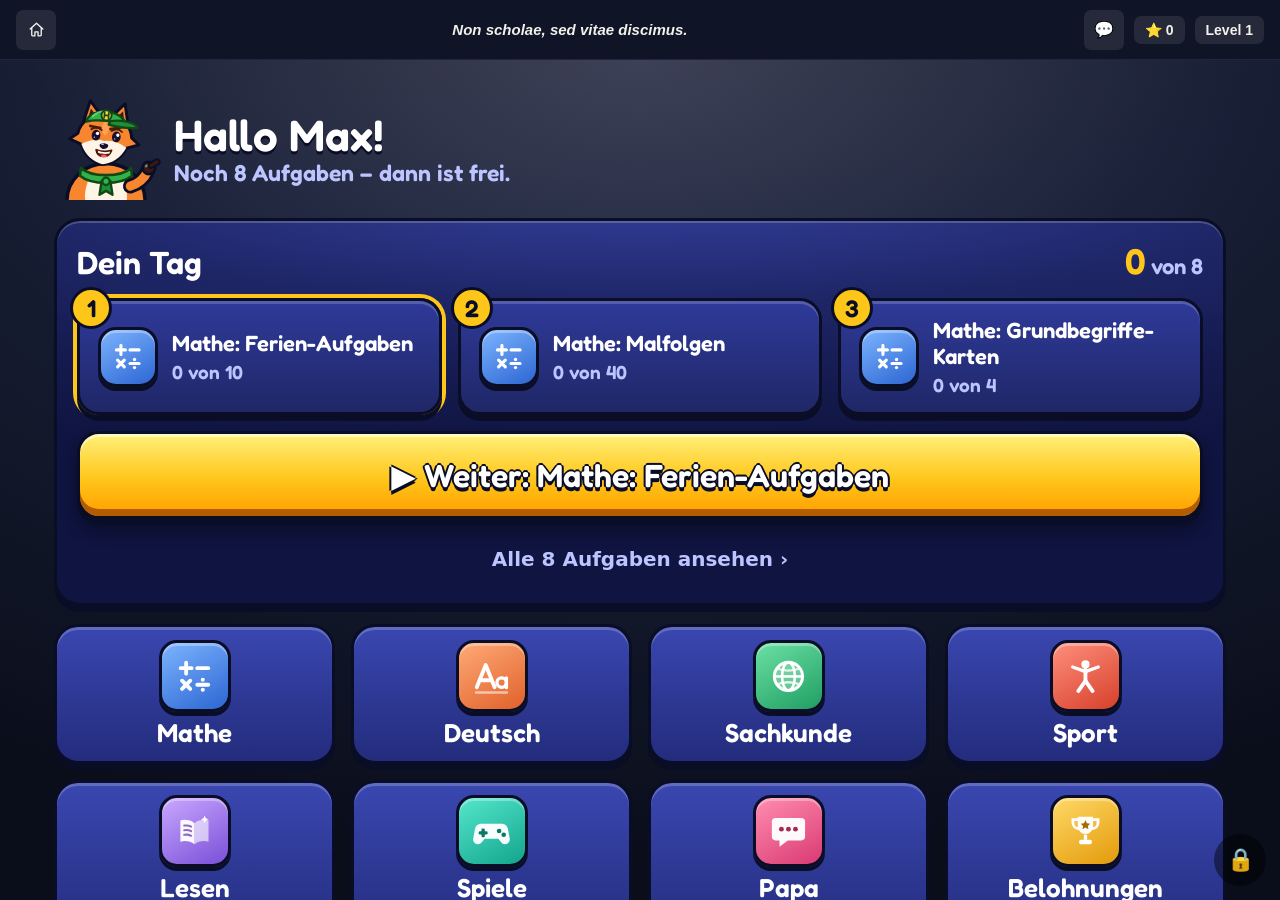
==== index.html @ 1046924f "Content-Update 2026-10-28 12:19" ====
<!DOCTYPE html>
<html lang="de">
<head>
<meta charset="UTF-8">
<meta name="viewport" content="width=device-width, initial-scale=1.0, maximum-scale=1.0, user-scalable=no">
<title>Non scholae, sed vitae discimus.</title>
<link rel="stylesheet" href="css/style.css">
<link rel="stylesheet" href="css/spiele.css">
<link rel="stylesheet" href="css/quartett.css">
<link rel="stylesheet" href="css/dunkel.css">
<link rel="stylesheet" href="css/start.css">
<link rel="stylesheet" href="css/aufgabe.css">
</head>
<body class="spielbuehne">

<div id="topbar">
  <div id="topbar-home" class="topbar-btn" onclick="App.gotoHome()"></div>
  <div id="topbar-title">Non scholae, sed vitae discimus.</div>
  <div id="topbar-chat" class="topbar-btn" onclick="Hinweise.chatOeffnen()" title="Chat mit Papa" style="position:relative;margin-right:10px;">💬<span id="topbar-chat-dot" style="display:none;position:absolute;top:3px;right:3px;width:11px;height:11px;border-radius:50%;background:#e03;border:2px solid #fff;"></span></div>
  <div id="topbar-stats">
    <span id="stat-akku" style="display:none;">--%</span>
    <span id="stat-sterne">⭐ 0</span>
    <span id="stat-level">Level 1</span>
  </div>
</div>

<!-- Reines HTML, kein JS noetig: erscheint sofort beim allerersten Parsen der
     Seite, WEIT bevor die vielen <script>-Tags unten (Kiosk-Geraet ist alt/
     langsam) fertig geladen+ausgefuehrt sind und App.init() ueberhaupt laufen
     kann. App.render()/gotoHome() ueberschreibt #app-root beim ersten echten
     Render automatisch - kein eigener JS-Ausblend-Code noetig (Uli-Wunsch
     22.08.2026: "lieber ein Intro" statt des bisherigen langen Weiss-Screens). -->
<div id="app-root">
  <div class="intro-screen">
    <div class="intro-fuchs">🦊</div>
    <div class="intro-titel">Lernfuchs</div>
    <div class="intro-lade-punkte"><span></span><span></span><span></span></div>
  </div>
</div>

<script src="js/icons.js"></script>
<script src="js/fritz.js"></script>
<script src="js/figuren.js"></script>
<script src="js/storage.js"></script>
<script src="js/fernsync.js"></script>
<script src="js/app.js"></script>
<script src="js/belohnungen.js"></script>
<script src="js/ferientraining.js"></script>
<script src="js/schreiben.js"></script>
<script src="js/mathe.js"></script>
<script src="js/deutsch.js"></script>
<script src="js/lesemodus.js"></script>
<script src="js/geschichten.js"></script>
<script src="js/heimatkunde.js"></script>
<script src="js/grundbegriffe.js"></script>
<script src="js/schach-engine.js"></script>
<script src="js/schach.js"></script>
<script src="js/schach-lehre.js"></script>
<script src="js/schach-eroeffnung.js"></script>
<script src="js/schach-weg.js"></script>
<script src="js/fuchs.js"></script>
<script src="js/schach-online.js"></script>
<script src="js/chat.js"></script>
<script src="js/hinweise.js"></script>
<script src="js/schach-lektionen.js"></script>
<script src="js/taktik-puzzles-data.js"></script>
<script src="js/schach-taktik.js"></script>
<script src="js/konzentration.js"></script>
<script src="js/strategie.js"></script>
<script src="js/schiffe-engine.js"></script>
<script src="js/soundfx.js"></script>
<script src="js/schiffeversenken.js"></script>
<script src="js/schiffeversenken-online.js"></script>
<script src="js/maumau-engine.js"></script>
<script src="js/maumau.js"></script>
<script src="js/maumau-online.js"></script>
<script src="js/quartett-engine.js"></script>
<script src="js/quartett-daten.js"></script>
<script src="js/quartett-ui.js"></script>
<script src="js/quartett.js"></script>
<script src="js/quartett-online.js"></script>
<script src="js/farm-daten.js"></script>  <!-- 52 KB Daten: farm-meldung.js braucht die Namen -->
<script src="js/farm-lader.js"></script>  <!-- Hof-Farm wird erst beim Oeffnen geladen (T4) -->
<script src="js/farm-meldung.js"></script>
<script>// Farm.konfig macht jetzt FarmLader beim ersten Oeffnen (js/farm-lader.js)
FarmMeldung.start('https://max-tablet-api.paceforge-pi.co.uk');</script>
<script>
  App.init();
</script>
</body>
</html>
---- css/style.css ----
/* Design-Tokens: neutrale shadcn/ui-artige Zinc-Basis (Flächen, Karten, Text)
   BLEIBT - das ist der "Notion/Linear"-Unterbau. Ergänzt um eine zweite
   Tokenschicht: ein gedecktes Farbpaar pro Fach, das AUSSCHLIESSLICH für
   Icon-Badges und kleine Akzente verwendet wird, nie für ganze Flächen -
   "Farbe sparsam auf dem Icon, nicht flächendeckend" (Duolingo/Headspace/
   BBC-Bitesize-Referenz, aber entsättigt statt grell). */
:root {
  --font: -apple-system, BlinkMacSystemFont, 'Segoe UI', Roboto, Helvetica, Arial, sans-serif;
  --bg: #F4F4F5;
  --card-bg: #FFFFFF;
  --ink: #09090B;
  --ink-soft: #71717A;
  --border: #E4E4E7;
  --muted: #F4F4F5;
  --radius: 10px;
  --radius-sm: 7px;
  --shadow-sm: 0 1px 2px rgba(0, 0, 0, 0.04);
  --shadow-md: 0 2px 10px rgba(0, 0, 0, 0.06);
  --accent: #2F6FE0;
  --accent-dark: #1D4ED8;
  --accent-soft: #EFF6FF;

  /* Spacing-Skala fuer neue Startbildschirm-Komponenten (Begruessung,
     Tagesplan, Kachelraster) - bestehende Fach-Screens bleiben bei ihren
     bisherigen Ad-hoc-Werten, kein rueckwirkendes Refactoring noetig. */
  --space-1: 4px; --space-2: 8px; --space-3: 12px; --space-4: 16px;
  --space-5: 24px; --space-6: 32px; --space-7: 48px;

  /* Fach-Farben: gedeckt (nicht grell), aber deutlich sichtbar - kraeftiger
     als ein Hauch von Pastell, damit die Farbcodierung auch tatsaechlich als
     Farbe wahrgenommen wird. Genutzt fuer Icon-Badges + duennen Akzentrand an
     Karten, nie als grossflaechiger Hintergrund. */
  --mathe: #2E5F99;        --mathe-soft: #D6E6F5;
  --deutsch: #A8562E;      --deutsch-soft: #F3DDCC;
  --geschichten: #6B4A92;  --geschichten-soft: #E4D8F0;
  --heimat: #47795A;       --heimat-soft: #D9EBDD;
  --sport: #B5472E;        --sport-soft: #F5DAD2;
  --schach: #363B4A;       --schach-soft: #DCDEE4;
  --chat: #B8456B;         --chat-soft: #F6DCE6;
  --belohnung: #B8860B;    --belohnung-soft: #F6E7BF;
  --schiffe: #1D5C7A;      --schiffe-soft: #D3E6EE;
  --spiele: #1F7A6C;       --spiele-soft: #D2ECE7;
  --maumau: #A83E3E;       --maumau-soft: #F1D9D9;
}

* { box-sizing: border-box; -webkit-tap-highlight-color: transparent; user-select: none; }
html, body {
  margin: 0; padding: 0; width: 100%; height: 100%;
  font-family: var(--font);
  /* Sanfter Verlauf statt platter Einheitsflaeche - etwas Tiefe, ohne laut zu werden. */
  background: linear-gradient(180deg, #FAFAFC 0%, #EEF0F4 100%);
  overflow: hidden;
}

/* Intro-Ladebildschirm: siehe index.html - reines HTML/CSS, erscheint schon
   VOR App.init() und wird von dessen erstem App.render()/gotoHome()-Aufruf
   automatisch ueberschrieben. */
.intro-screen {
  height: 100%; display: flex; flex-direction: column; align-items: center; justify-content: center; gap: var(--space-3);
}
.intro-fuchs { font-size: 88px; animation: intro-schweben 2.2s ease-in-out infinite; }
.intro-titel { font-size: 22px; font-weight: 700; color: var(--ink); }
.intro-lade-punkte { display: flex; gap: 8px; }
.intro-lade-punkte span {
  width: 10px; height: 10px; border-radius: 50%; background: var(--accent);
  animation: intro-punkt 1.1s ease-in-out infinite;
}
.intro-lade-punkte span:nth-child(2) { animation-delay: 0.15s; }
.intro-lade-punkte span:nth-child(3) { animation-delay: 0.3s; }
@keyframes intro-schweben {
  0%, 100% { transform: translateY(0); }
  50% { transform: translateY(-8px); }
}
@keyframes intro-punkt {
  0%, 80%, 100% { opacity: 0.25; transform: scale(0.85); }
  40% { opacity: 1; transform: scale(1); }
}

#topbar {
  height: 60px;
  background: var(--card-bg);
  border-bottom: 1px solid var(--border);
  display: flex; align-items: center;
  padding: 0 16px;
  color: var(--ink);
}
.topbar-btn {
  width: 40px; height: 40px;
  display: flex; align-items: center; justify-content: center;
  border-radius: var(--radius-sm);
  background: var(--muted);
  color: var(--ink);
  cursor: pointer;
}
.topbar-btn svg { width: 19px; height: 19px; }
#topbar-title {
  flex: 1;
  min-width: 0;
  text-align: center;
  font-size: 15px;
  font-weight: 600;
  font-style: italic;
  color: var(--ink);
  white-space: nowrap;
  overflow: hidden;
  text-overflow: ellipsis;
  padding: 0 10px;
}
@media (max-width: 700px) {
  #topbar-title { font-size: 12px; }
}
#topbar-stats {
  display: flex; gap: 10px;
  font-size: 14px;
  font-weight: 600;
}
#stat-akku, #stat-sterne, #stat-level {
  background: var(--muted);
  color: var(--ink);
  padding: 6px 11px;
  border-radius: var(--radius-sm);
}

#app-root {
  height: calc(100% - 60px);
  width: 100%;
  overflow-y: auto;
  padding: 28px;
}

/* Bildschirm ist jetzt drehbar (siehe AndroidManifest.xml screenOrientation) -
   v.a. beim Lesen der Buecher im Lesemodus praktisch. Die meisten Raster
   nutzen schon auto-fit/flex und passen sich von selbst an; die folgenden
   festen Spaltenzahlen wuerden in Portrait zu eng, deshalb hier reduziert. */
@media (max-width: 760px) {
  #app-root { padding: 16px; }
  .story-grid, .sign-grid, .stufen-grid, .sub-grid, .taktik-grid {
    grid-template-columns: repeat(2, 1fr) !important;
  }
}
@media (max-width: 480px) {
  .menu-grid, .story-grid, .sign-grid, .stufen-grid, .sub-grid, .taktik-grid {
    grid-template-columns: 1fr !important;
  }
}
/* Lesemodus (siehe lesemodus.js): #app-root nimmt beim Aktivieren die volle
   Bildschirmhoehe ein (Topbar ist dann per JS ausgeblendet) und verliert
   sein Padding - "wie bei einem E-Reader, nur das Buch bleibt". */
#app-root.lesemodus-aktiv { height: 100%; padding: 0; overflow: hidden; }

.lesemodus-seite { position: relative; width: 100%; height: 100%; background: #111; display: flex; align-items: center; justify-content: center; }
.lesemodus-bild { max-width: 100%; max-height: 100%; object-fit: contain; -webkit-user-select: none; }
.lesemodus-tap-links, .lesemodus-tap-mitte, .lesemodus-tap-rechts { position: absolute; top: 0; bottom: 0; }
.lesemodus-tap-links { left: 0; width: 28%; }
.lesemodus-tap-mitte { left: 28%; width: 44%; }
.lesemodus-tap-rechts { right: 0; width: 28%; }
.lesemodus-leiste {
  position: absolute; top: 0; left: 0; right: 0;
  display: flex; align-items: center; justify-content: space-between;
  padding: 14px 20px;
  background: linear-gradient(180deg, rgba(0,0,0,.7), transparent);
  color: #fff;
  pointer-events: none;
}
.lesemodus-verlassen {
  display: inline-flex; align-items: center; gap: 6px;
  background: rgba(255,255,255,0.15);
  padding: 8px 16px;
  border-radius: var(--radius-sm);
  font-weight: 600;
  pointer-events: auto;
}
.lesemodus-verlassen svg { width: 18px; height: 18px; }
.lesemodus-titel { font-size: 14px; font-weight: 700; text-shadow: 0 1px 3px rgba(0,0,0,.6); }
.lesemodus-fertig {
  position: absolute; inset: 0;
  background: rgba(0,0,0,.85);
  display: flex; flex-direction: column; align-items: center; justify-content: center;
  color: #fff; text-align: center; gap: 18px; padding: 32px;
}

/* Startbildschirm: Begrüßung + Avatar + Tages-Streak. */
.home-greeting {
  display: flex;
  align-items: center;
  gap: var(--space-4);
  max-width: 1300px;
  margin: 0 auto var(--space-5);
}
.home-avatar {
  flex-shrink: 0;
  width: 52px; height: 52px;
  border-radius: 50%;
  background: var(--accent);
  color: white;
  display: flex; align-items: center; justify-content: center;
  font-size: 20px;
  font-weight: 700;
}
.home-greeting-hallo { font-size: 19px; font-weight: 700; color: var(--ink); }
.home-streak {
  display: flex; align-items: center; gap: 5px;
  font-size: 14px; font-weight: 600; color: var(--ink-soft);
  margin-top: 2px;
}
.home-streak svg { width: 15px; height: 15px; color: #D9822C; }

/* Tagesplan-Banner: direkter Einstieg in 4 konkrete Aufgaben, kein Menü-Suchen. */
.tagesplan-banner {
  max-width: 1300px;
  margin: 0 auto var(--space-6);
}
.tagesplan-titel { font-size: 13px; font-weight: 700; color: var(--ink-soft); text-transform: uppercase; letter-spacing: 0.4px; margin-bottom: var(--space-3); }

/* Zusatzaufgaben-Karte "Von Papa" (siehe fernsync.js) */
.fernaufgaben-banner {
  max-width: 1300px;
  margin: 0 auto var(--space-6);
  background: var(--accent-soft);
  border: 1px solid var(--accent);
  border-radius: var(--radius);
  padding: var(--space-4) var(--space-5);
}
.fernaufgaben-titel { font-size: 13px; font-weight: 700; color: var(--accent-dark); text-transform: uppercase; letter-spacing: 0.4px; margin-bottom: var(--space-2); }
.fernaufgabe-zeile {
  display: flex;
  align-items: center;
  justify-content: space-between;
  gap: var(--space-3);
  padding: var(--space-2) 0;
  font-size: 15px;
  color: var(--ink);
}
.fernaufgabe-erledigt { color: var(--ink-soft); text-decoration: line-through; }
.tagesplan-liste {
  display: grid;
  grid-template-columns: repeat(auto-fit, minmax(220px, 1fr));
  gap: var(--space-3);
}
.tagesplan-chip {
  display: flex;
  align-items: center;
  gap: var(--space-3);
  min-height: 48px;
  padding: var(--space-3) var(--space-4);
  border-radius: var(--radius);
  background: var(--card-bg);
  border: 1px solid var(--border);
  cursor: pointer;
  box-shadow: var(--shadow-sm);
}
.tagesplan-chip:active { transform: translateY(1px); border-color: var(--accent); }
.tagesplan-chip-icon {
  flex-shrink: 0;
  width: 34px; height: 34px;
  border-radius: var(--radius-sm);
  display: flex; align-items: center; justify-content: center;
}
.tagesplan-chip-icon svg { width: 16px; height: 16px; }
.tagesplan-chip-text { display: flex; flex-direction: column; gap: 3px; min-width: 0; }
.tagesplan-chip-titel { font-size: 15px; font-weight: 600; color: var(--ink); }
.tagesplan-chip-fach { font-size: 12px; color: var(--ink-soft); }
.tagesplan-chip-badge {
  align-self: flex-start;
  font-size: 11px; font-weight: 700;
  text-transform: uppercase; letter-spacing: 0.3px;
  color: var(--accent-dark);
}
.tagesplan-chip-badge-extra { color: var(--ink-soft); }
.tagesplan-chip-badge-geschafft { color: #2E7D46; }

/* Hauptmenü - neutrale weiße Karten, Icon-Badge in gedeckter Fach-Farbe (siehe
   --mathe/--deutsch/... Tokens oben), zwei feste Spalten wie gewünscht. */
.menu-grid {
  display: grid;
  grid-template-columns: repeat(2, 1fr);
  gap: 18px;
  max-width: 1300px;
  margin: 8px auto 24px;
}
.menu-card {
  display: flex;
  align-items: center;
  gap: var(--space-4);
  border-radius: var(--radius);
  padding: 26px 24px;
  text-align: left;
  background: var(--card-bg);
  border: 1px solid var(--border);
  cursor: pointer;
  box-shadow: var(--shadow-sm);
  transition: transform 0.08s, box-shadow 0.08s, border-color 0.08s;
}
.menu-card:active { transform: translateY(1px); border-color: var(--accent); }
.menu-icon {
  position: relative;
  flex-shrink: 0;
  width: 56px; height: 56px;
  display: flex; align-items: center; justify-content: center;
  border-radius: var(--radius-sm);
  background: var(--muted);
  color: var(--ink);
}
.menu-icon svg { width: 27px; height: 27px; }
/* Ungelesen-Badge auf der Chat-Kachel (siehe app.js chatUngelesen). */
.menu-badge {
  position: absolute;
  top: -3px; right: -3px;
  width: 14px; height: 14px;
  border-radius: 50%;
  background: #DB6E63;
  border: 2px solid var(--card-bg);
}
/* Hauptwort (Label) links, Nebenwort (Fortschritt) rechts eingerueckt in
   derselben Kachel - statt untereinander gestapelt. */
.menu-text { min-width: 0; flex: 1; display: flex; align-items: baseline; justify-content: space-between; gap: 10px; }
.menu-label { font-size: 17px; font-weight: 600; color: var(--ink); white-space: nowrap; flex-shrink: 0; }
.menu-progress { font-size: 13px; color: var(--ink-soft); text-align: right; white-space: nowrap; overflow: hidden; text-overflow: ellipsis; min-width: 0; }

/* Icon-Badge: volle, kraeftige Fach-Farbe mit weißem Icon (statt hellem Tint) -
   das ist der Farbpunkt mit dem staerksten Kontrast auf der Karte. */
.icon-mathe { background: var(--mathe); color: #fff; }
.icon-deutsch { background: var(--deutsch); color: #fff; }
.icon-geschichten { background: var(--geschichten); color: #fff; }
.icon-heimat { background: var(--heimat); color: #fff; }
.icon-sport { background: var(--sport); color: #fff; }
.icon-schach { background: var(--schach); color: #fff; }
.icon-chat { background: var(--chat); color: #fff; }
.icon-belohnung { background: var(--belohnung); color: #fff; }
.icon-schiffe { background: var(--schiffe); color: #fff; }
.icon-spiele { background: var(--spiele); color: #fff; }
.icon-quartett { background: #D9A400; color: #fff; }
.icon-farm { background: #4a9a3a; color: #fff; }
.icon-maumau { background: var(--maumau); color: #fff; }

/* Menu-Card/Tagesplan-Chip bekommen den hellen Fach-Tint als Kartenhintergrund
   (nicht nur einen duennen Rand) - Farbe traegt jetzt sichtbar die ganze
   Kachel, wie im Design-Brief gefordert ("Akzent auf Icon/Kachel-Hintergrund"). */
.accent-mathe { background: var(--mathe-soft); border-color: var(--mathe); }
.accent-deutsch { background: var(--deutsch-soft); border-color: var(--deutsch); }
.accent-geschichten { background: var(--geschichten-soft); border-color: var(--geschichten); }
.accent-heimat { background: var(--heimat-soft); border-color: var(--heimat); }
.accent-schach { background: var(--schach-soft); border-color: var(--schach); }
.accent-chat { background: var(--chat-soft); border-color: var(--chat); }
.accent-belohnung { background: var(--belohnung-soft); border-color: var(--belohnung); }
.accent-schiffe { background: var(--schiffe-soft); border-color: var(--schiffe); }
.accent-spiele { background: var(--spiele-soft); border-color: var(--spiele); }
.accent-quartett { background: #FBEFC4; border-color: #D9A400; }
.accent-farm { background: #DDF0CF; border-color: #4a9a3a; }
.accent-maumau { background: var(--maumau-soft); border-color: var(--maumau); }

/* Geschichten-Bibliothek */
.story-grid {
  display: grid;
  grid-template-columns: repeat(3, 1fr);
  gap: 14px;
  max-width: 900px;
  margin: 10px auto;
}
.story-card {
  position: relative;
  border-radius: var(--radius);
  padding: 18px 14px;
  background: var(--card-bg);
  border: 1px solid var(--border);
  text-align: center;
  cursor: pointer;
  box-shadow: var(--shadow-sm);
}
.story-card:active { transform: translateY(1px); border-color: var(--accent); }
.story-icon {
  width: 42px; height: 42px;
  display: flex; align-items: center; justify-content: center;
  border-radius: var(--radius-sm);
  font-size: 19px;
  margin: 0 auto 10px;
  background: var(--muted);
}
.story-card .story-titel { font-size: 15px; font-weight: 600; color: var(--ink); }
.story-badge {
  position: absolute;
  top: -8px;
  right: -8px;
  font-size: 11px;
  font-weight: 600;
  padding: 4px 9px;
  border-radius: 999px;
  color: white;
}
.badge-fertig { background: #3C9D5C; }
.badge-weiter { background: #D9922C; }
.story-buch-cover {
  width: 100%;
  aspect-ratio: 3 / 4;
  object-fit: cover;
  border-radius: var(--radius-sm);
  margin-bottom: 10px;
  box-shadow: var(--shadow-sm);
}
.story-unterueberschrift {
  max-width: 900px;
  margin: 28px auto 4px;
  font-size: 13px;
  font-weight: 700;
  color: var(--ink-soft);
  text-transform: uppercase;
  letter-spacing: 0.4px;
}

/* Lese-Ansicht für ganze Geschichten */
.story-reader {
  max-width: 760px;
  margin: 0 auto;
  background: var(--card-bg);
  border: 1px solid var(--border);
  border-radius: var(--radius);
  padding: 34px;
  box-shadow: var(--shadow-sm);
}
.story-reader h2 {
  color: var(--ink);
  font-size: 26px;
  text-align: center;
  margin-top: 0;
}
.story-reader .story-absatz {
  font-size: 19px;
  line-height: 1.7;
  color: var(--ink);
  margin-bottom: 16px;
  text-align: left;
}
.story-reader .kapitel-titel {
  color: var(--accent-dark);
  font-size: 20px;
  margin: 26px 0 12px 0;
  text-align: left;
  border-left: 3px solid var(--accent);
  padding-left: 12px;
}
.story-reader .kapitel-titel:first-of-type {
  margin-top: 6px;
}

/* Verkehrszeichen-Lernkarten */
.sign-grid {
  display: grid;
  grid-template-columns: repeat(4, 1fr);
  gap: 14px;
  max-width: 1100px;
  margin: 10px auto 20px auto;
}
.sign-card {
  background: var(--card-bg);
  border: 1px solid var(--border);
  border-radius: var(--radius);
  padding: 14px;
  text-align: center;
  box-shadow: var(--shadow-sm);
}
.sign-name {
  font-size: 15px;
  font-weight: 600;
  color: var(--ink);
  margin-top: 6px;
}
.sign-bedeutung {
  font-size: 13px;
  color: var(--ink-soft);
  margin-top: 4px;
  line-height: 1.3;
}
.sign-img {
  width: 100px;
  height: 100px;
  object-fit: contain;
}
.story-reader .weiter-row {
  text-align: center;
  margin-top: 20px;
}

.welcome {
  text-align: center;
  font-size: 20px;
  font-weight: 600;
  letter-spacing: -0.2px;
  color: var(--ink);
  margin-bottom: 16px;
}

/* Untermenüs */
.sub-grid {
  display: grid;
  grid-template-columns: repeat(2, 1fr);
  gap: 12px;
  max-width: 800px;
  margin: 10px auto;
}
.sub-card {
  display: flex;
  align-items: center;
  gap: 14px;
  border-radius: var(--radius);
  padding: 15px 18px;
  background: var(--card-bg);
  border: 1px solid var(--border);
  text-align: left;
  cursor: pointer;
  box-shadow: var(--shadow-sm);
  transition: transform 0.08s, border-color 0.08s;
}
.sub-card:active { transform: translateY(1px); border-color: var(--accent); }
.sub-icon {
  flex-shrink: 0;
  width: 38px; height: 38px;
  display: flex; align-items: center; justify-content: center;
  border-radius: var(--radius-sm);
  background: var(--muted);
  color: var(--ink);
}
.sub-icon svg { width: 18px; height: 18px; }
.sub-label { font-size: 16px; font-weight: 600; color: var(--ink); }

.farbe-kreis { border-radius: 50%; }
.farbe-weiss { background: #fff !important; border: 2px solid var(--border); }
.farbe-schwarz { background: var(--ink) !important; }

/* Schach-Stufenwahl */
.stufen-grid {
  display: grid;
  grid-template-columns: repeat(3, 1fr);
  gap: 12px;
  max-width: 900px;
  margin: 10px auto;
}
.stufen-card {
  border-radius: var(--radius);
  padding: 16px 16px;
  background: var(--card-bg);
  border: 1px solid var(--border);
  text-align: center;
  cursor: pointer;
  box-shadow: var(--shadow-sm);
}
.stufen-card:active { transform: translateY(1px); }
.stufen-card-aktiv { border-color: var(--accent); background: var(--accent-soft); }
.stufen-name { font-size: 15px; font-weight: 600; color: var(--ink); margin-bottom: 6px; }
.stufen-beschreibung { font-size: 13px; color: var(--ink-soft); }

/* Taktik-Themenwahl */
.taktik-grid {
  display: grid;
  grid-template-columns: repeat(2, 1fr);
  gap: 12px;
  max-width: 700px;
  margin: 10px auto;
}
.taktik-card {
  display: flex;
  flex-direction: column;
  align-items: center;
  text-align: center;
  gap: 4px;
  border-radius: var(--radius);
  padding: 18px 14px;
  background: var(--card-bg);
  border: 1px solid var(--border);
  cursor: pointer;
  box-shadow: var(--shadow-sm);
  transition: transform 0.08s, border-color 0.08s;
}
.taktik-card:active { transform: translateY(1px); }
.taktik-card-icon {
  width: 44px; height: 44px;
  display: flex; align-items: center; justify-content: center;
  border-radius: var(--radius-sm);
  background: var(--schach); color: #fff;
  margin-bottom: 4px;
}
.taktik-card-icon svg { width: 22px; height: 22px; }
.taktik-card-name { font-size: 15px; font-weight: 600; color: var(--ink); }
.taktik-card-beschreibung { font-size: 12.5px; color: var(--ink-soft); }
.taktik-card-status { font-size: 12.5px; color: var(--ink-soft); margin-top: 4px; }
.taktik-card-gesperrt {
  cursor: default;
  opacity: 0.6;
}
.taktik-card-gesperrt .taktik-card-icon { background: var(--muted); color: var(--ink-soft); }

.back-row { max-width: 800px; margin: 0 auto 10px auto; }
.back-btn {
  display: inline-flex;
  align-items: center;
  gap: 6px;
  padding: 8px 16px 8px 12px;
  border-radius: var(--radius-sm);
  background: var(--muted);
  border: 1px solid var(--border);
  color: var(--ink);
  font-weight: 600;
  font-size: 14px;
  cursor: pointer;
}
.back-btn svg { width: 16px; height: 16px; }

/* Frage-Karte */
.quiz-wrap {
  max-width: 760px;
  margin: 0 auto;
}
.progress-row {
  display: flex; justify-content: space-between; align-items: center;
  margin-bottom: 14px; font-weight: 600; color: var(--ink-soft); font-size: 14px;
}
.frage-card {
  background: var(--card-bg);
  border: 1px solid var(--border);
  border-radius: var(--radius);
  padding: 28px;
  box-shadow: var(--shadow-sm);
  text-align: center;
}
.frage-text {
  font-size: 26px;
  font-weight: 700;
  color: var(--ink);
  margin-bottom: 22px;
  line-height: 1.4;
}
.lese-text {
  font-size: 18px;
  text-align: left;
  background: var(--muted);
  border-radius: var(--radius-sm);
  padding: 16px 18px;
  margin-bottom: 18px;
  line-height: 1.6;
  color: var(--ink);
}

/* Balkendiagramm (Mathe: Diagramme lesen) */
.balken-titel {
  font-weight: 700;
  margin-bottom: 10px;
  color: var(--ink-soft);
  font-size: 17px;
}
.balken-zeile {
  display: flex;
  align-items: center;
  gap: 10px;
  margin-bottom: 8px;
}
.balken-label {
  width: 90px;
  flex-shrink: 0;
  font-size: 13px;
  font-weight: 600;
  color: var(--ink);
}
.balken-spur {
  flex: 1;
  background: var(--muted);
  border-radius: 5px;
  height: 22px;
  overflow: hidden;
}
.balken-fuellung {
  height: 100%;
  border-radius: 5px;
  background: var(--accent);
  display: flex;
  align-items: center;
  justify-content: flex-end;
  padding-right: 8px;
  color: white;
  font-weight: 600;
  font-size: 12px;
  white-space: nowrap;
}

/* Datentabelle (Mathe: Diagramme lesen - Streifentabelle) */
.daten-tabelle {
  width: 100%;
  border-collapse: collapse;
  font-size: 14px;
  margin-top: 4px;
}
.daten-tabelle th,
.daten-tabelle td {
  border: 1px solid var(--border);
  padding: 6px 8px;
  text-align: center;
}
.daten-tabelle th {
  background: var(--muted);
  color: var(--ink-soft);
  font-weight: 700;
}
.daten-tabelle td.tab-luecke {
  font-weight: 700;
  color: var(--accent);
}

.aufgaben-hinweis {
  font-size: 14px;
  font-weight: 400;
  color: var(--ink-soft);
}

/* Belohnungen (siehe belohnungen.js): Fortschrittsbalken zeigt Guthaben
   relativ zu den Kosten - erreicht = warmer Rahmen + Hinweis, dass Mama/Papa
   Bescheid geben soll (das Einloesen selbst passiert nur im PIN-Bereich). */
.belohnung-liste { display: flex; flex-direction: column; gap: 16px; max-width: 620px; margin: 18px auto 0; }
.belohnung-karte {
  background: var(--card-bg);
  border: 1px solid var(--border);
  border-radius: var(--radius);
  padding: 20px 22px;
  box-shadow: var(--shadow-sm);
}
.belohnung-erreicht { border-color: var(--belohnung); background: var(--belohnung-soft); }
.belohnung-name { font-size: 18px; font-weight: 700; color: var(--ink); margin-bottom: 10px; }
.belohnung-balken { height: 14px; border-radius: 999px; background: var(--muted); overflow: hidden; }
.belohnung-balken-fuellung { height: 100%; border-radius: 999px; background: var(--belohnung); transition: width 0.3s; }
.belohnung-status { margin-top: 10px; font-size: 14px; font-weight: 600; color: var(--ink-soft); }
.belohnung-erreicht .belohnung-status { color: #8A6200; }

/* Malfolgen-Fortschritts-Uebersicht (siehe mathe.js renderMalfolgenUebersicht):
   pro Reihe eine Zeile aus 10 kleinen Chips (einer je Fakt), Farbe = Status,
   zusaetzlicher Rahmen = kommt in der aktuellen Karten-Deck-Runde noch dran. */
.uebersicht-banner-fertig {
  max-width: 700px;
  margin: 14px auto 0;
  padding: 16px 20px;
  border-radius: var(--radius);
  background: #EAF7ED;
  border: 1px solid #5DB876;
  color: #1D6B36;
  font-weight: 700;
  font-size: 17px;
  text-align: center;
}
.uebersicht-liste { max-width: 700px; margin: 20px auto 0; display: flex; flex-direction: column; gap: 16px; }
.uebersicht-reihe {
  background: var(--card-bg);
  border: 1px solid var(--border);
  border-radius: var(--radius);
  padding: 16px 18px;
  box-shadow: var(--shadow-sm);
}
.uebersicht-reihe-kopf {
  display: flex; justify-content: space-between;
  font-weight: 700; color: var(--ink);
  margin-bottom: 10px; font-size: 15px;
}
.uebersicht-chips { display: flex; flex-wrap: wrap; gap: 8px; }
.uebersicht-chip {
  width: 34px; height: 34px;
  border-radius: 8px;
  display: flex; align-items: center; justify-content: center;
  font-size: 14px; font-weight: 700; color: #fff;
  border: 2px solid transparent;
}
.uebersicht-chip-neu { background: var(--muted); color: var(--ink-soft); }
.uebersicht-chip-uebung { background: #E0A552; }
.uebersicht-chip-sicher { background: #5DB876; }
.uebersicht-chip-offen { border-color: var(--accent); }
.uebersicht-legende {
  display: flex; flex-wrap: wrap; gap: 16px;
  max-width: 700px; margin: 14px auto 0;
  font-size: 13px; color: var(--ink-soft);
}
.uebersicht-legende span { display: flex; align-items: center; gap: 6px; }
.uebersicht-punkt { width: 13px; height: 13px; border-radius: 4px; display: inline-block; }
.uebersicht-punkt-neu { background: var(--muted); border: 1px solid var(--border); }
.uebersicht-punkt-uebung { background: #E0A552; }
.uebersicht-punkt-sicher { background: #5DB876; }
.uebersicht-punkt-offen { background: transparent; border: 2px solid var(--accent); }

/* Heimatkunde-Lernkarten-Fortschritt (siehe heimatkunde.js
   renderLernkartenUebersicht): eine Zeile pro Karte statt Mathes Chip-Gruppen,
   da hier ganze Saetze statt einzelner Zahlen dargestellt werden. Nutzt
   dieselben .uebersicht-punkt-* Statusfarben/.uebersicht-liste/.uebersicht-
   legende/.uebersicht-banner-fertig wie die Malfolgen-Uebersicht oben. */
.uebersicht-heimat-zeile {
  display: flex; align-items: center; gap: 10px;
  background: var(--card-bg); border: 1px solid var(--border); border-radius: var(--radius);
  padding: 10px 14px; box-shadow: var(--shadow-sm);
}
.uebersicht-heimat-zeile .uebersicht-punkt { flex: 0 0 auto; }
.uebersicht-heimat-text { font-size: 14px; color: var(--ink); line-height: 1.4; }

/* Malfolgen-Karteikarten (siehe mathe.js starteMalfolgenKarten): 3D-Flip per
   CSS-Transform statt Bild-Austausch - Vorder-/Rueckseite liegen uebereinander
   und werden per rotateY gedreht, backface-visibility blendet die jeweils
   abgewandte Seite aus. */
.karteikarte {
  /* Groesser als vorher (13.08.2026 Uli-Wunsch) - min() haelt es trotzdem
     auf schmaleren/kuerzeren Bildschirmen (Portrait, siehe Bildschirm-
     Rotation) im Rahmen, aehnlich wie beim Schachbrett-Layout. */
  width: min(90vw, 520px);
  height: min(55vh, 340px);
  margin: 28px auto 0;
  cursor: pointer;
  perspective: 1200px;
}
.karteikarte-inner {
  position: relative;
  width: 100%;
  height: 100%;
  transition: transform 0.45s;
  transform-style: preserve-3d;
}
.karteikarte-inner.umgedreht { transform: rotateY(180deg); }
.karteikarte-seite {
  position: absolute;
  inset: 0;
  backface-visibility: hidden;
  -webkit-backface-visibility: hidden;
  border-radius: var(--radius);
  display: flex;
  flex-direction: column;
  align-items: center;
  justify-content: center;
  background: var(--card-bg);
  border: 1px solid var(--border);
  box-shadow: var(--shadow-md);
}
.karteikarte-hinten {
  transform: rotateY(180deg);
  background: var(--accent-soft);
  border-color: var(--accent);
}
.karteikarte-frage { font-size: 62px; font-weight: 700; color: var(--ink); }
/* Countdown auf der Vorderseite (12.09.2026) - bewusst neutrale Farbe (kein Rot/
   Warnton), zaehlt einfach nur sichtbar mit, keine Bestrafungs-Optik. */
.karteikarte-countdown { margin-top: 10px; font-size: 22px; font-weight: 700; color: var(--ink-soft); }
.karteikarte-hinweis { margin-top: 14px; font-size: 15px; color: var(--ink-soft); }
/* Lernkarten mit Satz-/Fakten-Text (Heimatkunde LK-Vorbereitung) statt kurzer
   Zahlen wie bei den Malfolgen - deutlich kleinere Schrift, damit ganze
   Saetze auf die Karte passen und umbrechen koennen. */
.lernkarte-text { font-size: 20px; font-weight: 600; color: var(--ink); padding: 20px; line-height: 1.35; text-align: center; }
.karteikarte-ergebnis { font-size: 78px; font-weight: 800; color: var(--accent-dark); }
.karteikarte-bewertung {
  display: flex;
  gap: 14px;
  width: min(90vw, 520px);
  margin: 22px auto 0;
  visibility: hidden;
  opacity: 0;
  transition: opacity 0.2s;
}
.karteikarte-bewertung.sichtbar { visibility: visible; opacity: 1; }
.btn-bewertung {
  flex: 1;
  padding: 24px;
  border-radius: var(--radius-sm);
  text-align: center;
  font-weight: 700;
  font-size: 19px;
  cursor: pointer;
}
.btn-bewertung.btn-richtig { background: #EAF7ED; border: 1px solid #5DB876; color: #1D6B36; }
.btn-bewertung.btn-falsch { background: #FCECEA; border: 1px solid #DB6E63; color: #A3392F; }
.btn-bewertung:active { transform: translateY(1px); }

.optionen {
  display: grid;
  grid-template-columns: 1fr 1fr;
  gap: 12px;
}
.option-btn {
  padding: 17px;
  border-radius: var(--radius-sm);
  background: var(--muted);
  border: 1px solid var(--border);
  font-size: 19px;
  font-weight: 600;
  color: var(--ink);
  cursor: pointer;
}
.option-btn:active { border-color: var(--accent); }
.option-btn.richtig { background: #EAF7ED; border-color: #5DB876; color: #1D6B36; }
.option-btn.falsch { background: #FCECEA; border-color: #DB6E63; color: #A3392F; }

/* Numerische Eingabe für Mathe */
.zahl-anzeige {
  font-size: 34px;
  font-weight: 700;
  background: var(--muted);
  border-radius: var(--radius-sm);
  padding: 14px;
  min-height: 56px;
  margin-bottom: 16px;
  color: var(--ink);
  letter-spacing: 2px;
}
.keypad {
  display: grid;
  grid-template-columns: repeat(3, 1fr);
  gap: 9px;
  max-width: 340px;
  margin: 0 auto;
}
.key-btn {
  padding: 15px 0;
  font-size: 22px;
  font-weight: 600;
  border-radius: var(--radius-sm);
  background: var(--muted);
  border: 1px solid var(--border);
  color: var(--ink);
  cursor: pointer;
}
.key-btn:active { border-color: var(--accent); }
.key-btn.ok { background: #EAF7ED; border-color: #5DB876; color: #1D6B36; grid-column: span 2; }
.key-btn.del { background: #FCEFE1; border-color: #E0A552; color: #94590E; }

/* Freitext-Eingabe (z.B. Deutsch-Grammatik) - echtes <input>, zeigt die native Tastatur */
.text-eingabe-zeile {
  display: flex;
  gap: 9px;
  max-width: 340px;
  margin: 0 auto;
}
.text-eingabe-feld {
  flex: 1;
  font-size: 22px;
  font-weight: 600;
  background: var(--muted);
  border-radius: var(--radius-sm);
  border: 1px solid var(--border);
  color: var(--ink);
  padding: 14px;
  min-width: 0;
}
.text-eingabe-zeile .key-btn.ok { grid-column: unset; padding: 0 20px; }

.feedback {
  margin-top: 14px;
  font-size: 20px;
  font-weight: 700;
  min-height: 28px;
}
.feedback.ok { color: #1D6B36; }
.feedback.nok { color: #A3392F; }

/* 2. Versuch + Hilfe-Button (Mathe-Tagesaufgabe u.a., siehe app.js verarbeiteQuizAntwort) */
.hilfe-bereich:empty { margin: 0; }
.btn-hilfe {
  margin-top: 14px;
  padding: 14px;
  border-radius: var(--radius-sm);
  background: #FFF6E5;
  border: 1px solid #E0A552;
  color: #94590E;
  font-weight: 700;
  text-align: center;
  cursor: pointer;
}
.btn-hilfe:active { background: #FCEFE1; }
.hilfe-box {
  margin-top: 14px;
  padding: 16px 18px;
  border-radius: var(--radius-sm);
  background: var(--muted);
  text-align: left;
  line-height: 1.6;
  font-size: 16px;
  color: var(--ink);
}
.hilfe-warnung {
  font-weight: 700;
  color: #94590E;
  margin-bottom: 10px;
}

/* Schriftliches Rechnen in der Hilfe: Ziffern in Spalten untereinander, genau
   so wie Max es im Heft rechnet (siehe mathe.js htmlSpaltenRechnung) - statt
   einer Satz-Erklaerung Stelle fuer Stelle. */
.sr-rechnung {
  margin: 12px 0;
  font-variant-numeric: tabular-nums;
}
.sr-zeile {
  display: grid;
  align-items: center;
}
.sr-zeichen {
  font-size: 20px;
  font-weight: 700;
  color: var(--ink-soft);
}
.sr-ziffer {
  font-size: 22px;
  font-weight: 700;
  text-align: center;
  color: var(--ink);
}
.sr-hinweis {
  font-size: 14px;
  font-weight: 700;
  color: var(--accent-dark);
  min-height: 18px;
}
.sr-hinweis div:empty::before { content: '\00a0'; }
/* Merk-Eins beim Ergaenzungsverfahren (Subtraktion): direkt neben der
   unteren Ziffer der Spalte, in der sie addiert wird - nicht in einer
   eigenen Zeile darueber (siehe htmlSubtraktionsZeilen in mathe.js). */
.sr-carry-inline {
  font-size: 13px;
  font-weight: 700;
  color: var(--accent-dark);
  vertical-align: super;
  margin-left: 1px;
}
.sr-strich {
  border-top: 2px solid var(--ink);
  margin-top: 2px;
  margin-bottom: 2px;
}
.sr-ergebnis {
  color: var(--accent-dark);
}

/* Schach - Optik & Funktionsaufteilung an chess.com angelehnt: gruen/creme-
   farbenes, flaches Brett ohne Rundung, gelbe Markierung fuer ausgewaehltes
   Feld/letzten Zug, Punkt/Ring fuer Zielfelder statt blauer Kreis, sowie
   Spieler-Leisten ueber/unter dem Brett (Name + geschlagene Figuren +
   Materialvorteil) und eine Aktionsleiste (Aufgeben/Neue Partie) darunter -
   siehe schach.js/schach-online.js fuer die HTML-Struktur, die diese Klassen
   nutzt. */
.schach-wrap {
  max-width: 900px;
  margin: 0 auto;
  text-align: center;
}
.schach-stufe {
  font-size: 13px;
  font-weight: 700;
  color: var(--ink-soft);
  margin-bottom: 4px;
  text-transform: uppercase;
  letter-spacing: 0.5px;
}
.schach-info {
  font-size: 17px;
  font-weight: 700;
  color: var(--ink);
  margin-bottom: 10px;
  min-height: 24px;
}
.schach-status {
  font-size: 18px;
  font-weight: 700;
  margin-bottom: 12px;
  padding: 11px;
  border-radius: var(--radius-sm);
  background: var(--muted);
  color: var(--ink);
}
.schach-status-sieg { background: #EAF7ED; color: #1D6B36; }
.schach-status-niederlage { background: #FCECEA; color: #A3392F; }
.schach-status-schach { background: #FBF0D2; color: #93711A; }

/* Spieler-Leiste ueber/unter dem Brett (Name/Stufe links, geschlagene
   Figuren + Materialvorteil rechts) - wie bei chess.com. */
.schach-spieler-leiste {
  width: min(96vw, 64vh, 900px);
  margin: 0 auto;
  display: flex;
  align-items: center;
  justify-content: space-between;
  gap: 8px;
  padding: 4px 2px;
  min-height: 26px;
}
.schach-spieler-name {
  font-size: 14px;
  font-weight: 700;
  color: var(--ink);
  white-space: nowrap;
}
.schach-geschlagen {
  display: flex;
  align-items: center;
  flex-wrap: wrap;
  gap: 0px;
  font-size: 17px;
  line-height: 1;
  color: var(--ink-soft);
}
.schach-materialvorteil {
  font-size: 12px;
  font-weight: 700;
  color: var(--ink-soft);
  margin-left: 4px;
}

/* Brettgröße richtet sich nach der kleineren Bildschirmseite (Breite/Höhe des
   Fensters minus Platz für Topbar/Statuszeilen), damit es auf jedem Display -
   egal ob Hoch- oder Querformat - so groß wie möglich, aber ohne Scrollen passt.
   Koordinaten sitzen wie bei einem echten Brett AUSSERHALB der Felder: eine
   schmale Rang-Spalte links + Datei-Zeile unten. Bewusst mit Flexbox statt
   CSS-Grid gebaut: Grid haette die Rang-Spaltenhoehe implizit aus der
   aspect-ratio des Bretts herleiten muessen (Zeilenhoehe "1fr" neben einem
   aspect-ratio-Kind) - das ist browserabhaengig unzuverlaessig und hat auf
   dem echten Tablet zu einem winzigen, kaum lesbaren Brett gefuehrt. Flexbox
   mit align-items:stretch (Standard) ist dagegen simples, seit Jahren
   ueberall verlaessliches Verhalten. */
.schach-rahmen {
  width: min(96vw, 64vh, 900px);
  margin: 0 auto;
}
.schach-brett-zeile {
  display: flex;
  align-items: stretch;
}
.schach-rang-leiste {
  width: 22px;
  flex-shrink: 0;
  display: flex;
  flex-direction: column;
}
.schach-rang-leiste > div {
  flex: 1;
  display: flex;
  align-items: center;
  justify-content: center;
  font-size: 13px;
  font-weight: 700;
  color: var(--ink-soft);
}
.schach-brett {
  flex: 1;
  display: grid;
  grid-template-columns: repeat(8, minmax(0, 1fr));
  grid-template-rows: repeat(8, minmax(0, 1fr));
  aspect-ratio: 1 / 1;
  border-radius: 0;
  overflow: hidden;
  box-shadow: 0 2px 12px rgba(0, 0, 0, 0.18);
}
.schach-datei-zeile {
  display: flex;
}
.schach-rang-spacer {
  width: 22px;
  flex-shrink: 0;
}
.schach-datei-leiste {
  flex: 1;
  display: grid;
  grid-template-columns: repeat(8, 1fr);
  padding-top: 4px;
}
.schach-datei-leiste > div {
  display: flex;
  align-items: center;
  justify-content: center;
  font-size: 13px;
  font-weight: 700;
  color: var(--ink-soft);
}
.schach-feld {
  display: flex;
  align-items: center;
  justify-content: center;
  font-size: calc((min(96vw, 64vh, 900px) - 22px) / 8 * 0.72);
  line-height: 1;
  min-width: 0;
  min-height: 0;
  overflow: hidden;
  cursor: pointer;
  position: relative;
}
/* chess.com-Standardfarben: helles Creme / gedecktes Gruen. */
.schach-feld-hell { background: #EBECD0; }
.schach-feld-dunkel { background: #779556; }
.schach-feld-ausgewaehlt.schach-feld-hell { background: #F6F669; }
.schach-feld-ausgewaehlt.schach-feld-dunkel { background: #BACA44; }
.schach-feld-ziel::after {
  content: '';
  position: absolute;
  width: 30%;
  height: 30%;
  border-radius: 50%;
  background: rgba(20, 20, 20, 0.22);
}
.schach-feld-ziel-schlag::after {
  content: '';
  position: absolute;
  inset: 5%;
  border-radius: 50%;
  border: 5px solid rgba(20, 20, 20, 0.22);
  box-sizing: border-box;
}
.schach-feld-schach {
  background-image: radial-gradient(ellipse at center, rgba(255, 0, 0, 0.9) 0%, rgba(231, 0, 0, 0.7) 25%, rgba(169, 0, 0, 0) 89%, rgba(158, 0, 0, 0) 100%) !important;
}
.schach-feld-letzter-zug.schach-feld-hell { background: #F6F669; }
.schach-feld-letzter-zug.schach-feld-dunkel { background: #BACA44; }

/* Aktionsleiste unter dem Brett (Aufgeben/Neue Partie) - wie die
   Icon-Buttons unter dem chess.com-Brett. */
.schach-aktionsleiste {
  display: flex;
  flex-wrap: wrap;
  gap: 10px;
  justify-content: center;
  width: min(96vw, 64vh, 900px);
  margin: 14px auto 0 auto;
}
.schach-aktion-btn {
  flex: 1;
  min-width: 140px;
  max-width: 260px;
  display: inline-flex;
  align-items: center;
  justify-content: center;
  gap: 6px;
  text-align: center;
  padding: 13px;
  border-radius: var(--radius-sm);
  font-weight: 700;
  font-size: 15px;
  cursor: pointer;
  background: var(--accent);
  color: #fff;
}
/* Ohne diese Regel fallen die Icons.svg()-Icons (nur viewBox, keine eigene
   Groesse - siehe icons.js) auf die riesige Browser-Standardgroesse zurueck,
   was per flex-Standard align-items:stretch ALLE Buttons in der Zeile
   aufblaeht, auch icon-lose wie "Zurücksetzen" (beim Durchspielen von
   Schiffe versenken am 16.08.2026 entdeckt - jeder andere Icons.svg()-
   Einsatz im Projekt hat so eine Regel, dieser hier hatte sie nie). */
.schach-aktion-btn svg { width: 18px; height: 18px; flex-shrink: 0; }
.schach-aktion-btn-sekundaer {
  background: var(--accent-soft);
  color: var(--accent-dark);
}

/* Zugliste - kompakte, scrollbare Notationsanzeige wie die Sidebar auf
   chess.com, hier unter das Brett gesetzt statt seitlich (Platzgruende auf
   einem Hochformat-Tablet). */
.schach-zugliste {
  width: min(96vw, 64vh, 900px);
  max-height: 130px;
  overflow-y: auto;
  background: var(--muted);
  border-radius: var(--radius-sm);
  padding: 6px 10px;
  margin: 14px auto 0 auto;
  text-align: left;
}
.schach-zugliste-zeile {
  display: flex;
  gap: 10px;
  padding: 3px 0;
  font-size: 14px;
  border-bottom: 1px solid var(--border);
}
.schach-zugliste-zeile:last-child { border-bottom: none; }
.schach-zugliste-nr { color: var(--ink-soft); width: 22px; flex-shrink: 0; font-weight: 700; }
.schach-zugliste-zug { color: var(--ink); font-weight: 600; width: 70px; flex-shrink: 0; }
.schach-zugliste-leer { color: var(--ink-soft); font-size: 14px; padding: 6px 0; }

/* Konzentration: Koordinaten finden */
.koord-ziel { font-size: 18px; font-weight: 700; color: var(--ink); margin-bottom: 10px; }
.koord-ziel-name { color: var(--accent-dark); font-size: 22px; }

/* Konzentration: Läufer-Weg (kleines 4x4-Denkfeld statt vollem Brett) */
.denkfeld-brett {
  display: grid;
  grid-template-columns: repeat(4, 1fr);
  grid-template-rows: repeat(4, 1fr);
  width: min(70vw, 45vh, 420px);
  aspect-ratio: 1 / 1;
  margin: 14px auto 0 auto;
  border-radius: var(--radius-sm);
  overflow: hidden;
  box-shadow: var(--shadow-md);
  border: 1px solid var(--border);
}
.denkfeld-brett .schach-feld { font-size: calc(min(70vw, 45vh, 420px) / 4 * 0.55); }
.laeufer-schritte { max-width: 420px; margin: 0 auto; text-align: left; }
.laeufer-schritt {
  font-size: 15px;
  font-weight: 600;
  color: var(--ink);
  background: var(--muted);
  border-radius: var(--radius-sm);
  padding: 8px 12px;
  margin-bottom: 6px;
}
.laeufer-schritt-pfeil { display: inline-block; width: 22px; text-align: center; color: var(--accent-dark); font-weight: 700; }

/* Ergebnis-Screen */
.result-card {
  max-width: 600px;
  margin: 40px auto;
  background: var(--card-bg);
  border: 1px solid var(--border);
  border-radius: var(--radius);
  padding: 36px;
  text-align: center;
  box-shadow: var(--shadow-sm);
}
.result-emoji { font-size: 52px; }
.result-title { font-size: 24px; font-weight: 700; color: var(--ink); margin: 10px 0; }
.result-sterne { font-size: 18px; color: #B8790C; margin-bottom: 22px; }
.btn-primary {
  display: inline-block;
  padding: 13px 26px;
  border-radius: var(--radius-sm);
  background: var(--accent);
  color: white;
  font-size: 17px;
  font-weight: 600;
  cursor: pointer;
  margin-top: 10px;
}

/* Destruktive Aktion im Eltern-Bereich (Fortschritt zuruecksetzen) - bewusst
   zurueckhaltend rot statt kraeftig gefuellt, damit es nicht wie ein normaler
   Haupt-Button aussieht, der versehentlich angetippt werden koennte. */
.btn-gefahr {
  display: inline-block;
  padding: 13px 26px;
  border-radius: var(--radius-sm);
  background: #FCECEA;
  border: 1px solid #DB6E63;
  color: #A3392F;
  font-size: 16px;
  font-weight: 600;
  cursor: pointer;
  text-align: center;
}
.reset-aktionen { display: flex; gap: 10px; flex-wrap: wrap; }
.reset-aktionen .btn-gefahr, .reset-aktionen .btn-primary { flex: 1; min-width: 160px; }

/* Eltern-Regel-Editor (Tagesplan-Regeln) */
.regel-karte {
  max-width: 700px;
  margin: 0 auto;
  background: var(--card-bg);
  border: 1px solid var(--border);
  border-radius: var(--radius);
  padding: var(--space-5);
  box-shadow: var(--shadow-sm);
}
.regel-liste { margin-bottom: var(--space-5); }
.regel-zeile {
  display: flex;
  align-items: center;
  justify-content: space-between;
  padding: var(--space-3) 0;
  border-bottom: 1px solid var(--border);
  font-size: 15px;
  color: var(--ink);
}
.regel-zeile:last-child { border-bottom: none; }
.regel-leer { color: var(--ink-soft); font-size: 15px; padding: var(--space-2) 0; }
.version-info { text-align: center; color: var(--ink-soft); font-size: 12px; margin: 28px 0 8px; }
.regel-loeschen {
  display: flex; align-items: center; justify-content: center;
  width: 30px; height: 30px;
  border-radius: var(--radius-sm);
  color: #A3392F;
  cursor: pointer;
}
.regel-loeschen svg { width: 16px; height: 16px; }
.regel-loeschen:active { background: #FCECEA; }

/* Belohnungen-Zeile im Eltern-Bereich: Name+Kosten direkt editierbar statt
   nur loeschen+neu-anlegen (siehe app.js belohnungenHtml/belohnungSpeichern). */
.belohnung-edit-zeile {
  display: flex;
  align-items: center;
  gap: 8px;
  flex-wrap: wrap;
  padding: var(--space-3) 0;
  border-bottom: 1px solid var(--border);
}
.belohnung-edit-zeile:last-child { border-bottom: none; }
.belohnung-edit-zeile .regel-input { flex: 1; min-width: 120px; }
.belohnung-edit-kosten { max-width: 90px; flex: none; }
.regel-formular { display: flex; flex-wrap: wrap; gap: var(--space-3); align-items: center; }
.regel-daten { display: flex; gap: var(--space-3); }
.regel-input {
  padding: 10px 12px;
  border-radius: var(--radius-sm);
  border: 1px solid var(--border);
  background: var(--muted);
  color: var(--ink);
  font-size: 15px;
  font-family: var(--font);
  min-height: 44px;
}

/* Fach-Tagesregeln-Wochentabelle (seit 28.08.2026 gemeinsam mit Papas Handy-
   App, siehe App.wochentabelleHtml) - ersetzt das fruehere "eine Regel nach
   der anderen hinzufuegen"-Formular fuer den Alltagsfall (Uli-Wunsch:
   "einstellbar ... und das uebersichtlich, leicht verstaendlich"). Einzeltag-/
   Zeitraum-Ausnahmen bleiben als kleine Liste+Formular darunter (siehe
   .regel-formular weiter oben), die Tabelle deckt nur die Wochentag-Faelle ab. */
.regel-woche-tabelle { margin-bottom: var(--space-4); overflow-x: auto; }
.regel-woche-zeile {
  display: grid;
  grid-template-columns: 90px repeat(7, 1fr);
  gap: 6px;
  align-items: center;
  margin-bottom: 6px;
}
.regel-woche-kopf { margin-bottom: 10px; }
.regel-woche-fach-label { font-size: 14px; font-weight: 600; color: var(--ink); }
.regel-woche-tag-label { text-align: center; font-size: 13px; font-weight: 700; color: var(--ink-soft); }
.regel-woche-zelle {
  min-height: 40px;
  padding: 6px 4px;
  text-align: center;
  font-size: 14px;
}

/* Nur Browser-Vorschau (siehe App.initDevElternSimulation) - Nachbau der
   nativen 🔒/📅-Buttons, damit der Eltern-Bereich auch ohne Tablet testbar
   ist. Erscheint auf dem echten Tablet nie. */
.dev-sim-btn {
  position: fixed;
  bottom: 14px;
  width: 52px; height: 52px;
  border-radius: 50%;
  background: rgba(0, 0, 0, 0.45);
  color: white;
  font-size: 22px;
  display: flex; align-items: center; justify-content: center;
  cursor: pointer;
  z-index: 9999;
}
.dev-sim-lock { right: 14px; }
.dev-sim-tagesplan { right: 80px; }

/* Eltern-Bereich: Malfolgen-Reihen-Auswahl */
.reihen-grid {
  display: grid;
  grid-template-columns: repeat(auto-fit, minmax(120px, 1fr));
  gap: var(--space-3);
  margin-bottom: var(--space-4);
}
.reihen-check {
  display: flex;
  align-items: center;
  gap: 8px;
  min-height: 44px;
  padding: 8px 12px;
  border-radius: var(--radius-sm);
  background: var(--muted);
  border: 1px solid var(--border);
  font-size: 15px;
  color: var(--ink);
  cursor: pointer;
}
.reihen-check input { width: 18px; height: 18px; cursor: pointer; }
.reihen-hinweis { color: #A3392F; font-size: 14px; min-height: 20px; font-weight: 600; }
.reihen-hinweis-erfolg { color: #1D6B36; }

/* Eltern-Bereich: Fortschritts-Übersicht */
.fortschritt-zeile {
  display: flex;
  align-items: center;
  justify-content: space-between;
  padding: var(--space-3) 0;
  border-bottom: 1px solid var(--border);
}
.fortschritt-fach { font-size: 16px; font-weight: 700; color: var(--ink); }
.fortschritt-werte { font-size: 14px; color: var(--ink-soft); }
.fortschritt-unterueberschrift {
  font-size: 13px; font-weight: 700; color: var(--ink-soft);
  text-transform: uppercase; letter-spacing: 0.3px;
  margin: var(--space-4) 0 var(--space-2);
}
.kategorie-zeile {
  display: flex;
  align-items: center;
  justify-content: space-between;
  padding: 8px 0;
  font-size: 14px;
  color: var(--ink);
}

/* Strategie: Materialwerte-Tabelle */
.wert-zeile {
  display: flex;
  align-items: center;
  justify-content: space-between;
  padding: var(--space-3) 0;
  border-bottom: 1px solid var(--border);
  font-size: 15px;
}
.wert-zeile:last-child { border-bottom: none; }
.wert-name { font-weight: 700; color: var(--ink); }
.wert-punkte { color: var(--accent-dark); letter-spacing: 1px; }

/* Chat mit Papa */
.chat-liste {
  max-width: 700px;
  margin: 0 auto var(--space-4);
  display: flex;
  flex-direction: column;
  gap: var(--space-2);
  min-height: 200px;
  max-height: 55vh;
  overflow-y: auto;
  padding: var(--space-2);
}
.chat-blase {
  max-width: 75%;
  padding: 10px 14px;
  border-radius: var(--radius);
  font-size: 15px;
  line-height: 1.4;
}
.chat-blase-eigene {
  align-self: flex-end;
  background: var(--chat);
  color: #fff;
  border-bottom-right-radius: 3px;
}
.chat-blase-fremd {
  align-self: flex-start;
  background: var(--muted);
  color: var(--ink);
  border-bottom-left-radius: 3px;
}
.chat-blase-zeit {
  font-size: 11px;
  opacity: 0.7;
  margin-top: 3px;
}
.chat-eingabe-zeile {
  max-width: 700px;
  margin: 0 auto var(--space-4);
  display: flex;
  gap: var(--space-2);
}
.chat-eingabe {
  flex: 1;
  padding: 12px 14px;
  border-radius: var(--radius-sm);
  border: 1px solid var(--border);
  font-size: 16px;
  font-family: var(--font);
  user-select: text;
}
.chat-senden-btn {
  background: var(--chat);
  color: #fff;
  border: none;
  border-radius: var(--radius-sm);
  padding: 0 20px;
  font-size: 15px;
  font-weight: 700;
  cursor: pointer;
}

/* Schiffe versenken =========================================================
   Eigenes 10x10-Raster nach demselben Grundmuster wie das Schach-Brett
   (Rang-Spalte links, Datei-Zeile unten), aber eigene Klassen statt schach-*
   wiederzuverwenden - Spaltenzahl (10 statt 8) und Feldfarben (Wasser statt
   Schachbrett) sind grundverschieden. .schach-info/.schach-status/.welcome/
   .back-row/.back-btn/.schach-aktionsleiste/.schach-aktion-btn(-sekundaer)
   sind dagegen bewusst WIEDERVERWENDET (sie sind schon generisch/farbneutral
   gehalten, nicht schach-spezifisch eingefaerbt). */
.schiffe-wrap { max-width: 900px; margin: 0 auto; text-align: center; }
.schiffe-regeln-card { text-align: left; }
.schiffe-regeln-card ul { line-height: 1.9; margin: 10px 0; padding-left: 22px; }
.schiffe-regeln-card p { line-height: 1.6; }

.schiffe-fleet-liste {
  max-width: 420px;
  margin: 14px auto 0;
  background: var(--card-bg);
  border: 1px solid var(--border);
  border-radius: var(--radius-sm);
  padding: 4px 16px;
  box-shadow: var(--shadow-sm);
}
.schiffe-fleet-zeile {
  display: flex;
  justify-content: space-between;
  padding: 8px 0;
  font-size: 14px;
  font-weight: 600;
  color: var(--ink);
  border-top: 1px solid var(--border);
}
.schiffe-fleet-zeile:first-child { border-top: none; }
.schiffe-fleet-zeile-fertig { color: var(--ink-soft); }
.schiffe-fleet-zeile-fertig span:last-child { color: #1D6B36; }

/* Schiffs-Tray fuer die ueberarbeitete Platzierung (Uli-Wunsch 16.08.2026:
   "orientiere dich an professionellen apps") - statt starrer Reihenfolge
   waehlt man hier antippbar, WELCHER Schiffstyp als naechstes gesetzt wird;
   ein bereits platziertes Schiff antippen nimmt es wieder vom Brett (siehe
   platzierungsFeldGeklickt in schiffeversenken*.js). */
.schiffe-tray {
  display: flex;
  flex-wrap: wrap;
  gap: 8px;
  justify-content: center;
  max-width: 560px;
  margin: 14px auto 0;
}
.schiffe-tray-chip {
  display: flex;
  align-items: center;
  gap: 8px;
  padding: 8px 14px;
  background: var(--card-bg);
  border: 2px solid var(--border);
  border-radius: 999px;
  font-size: 13px;
  font-weight: 700;
  color: var(--ink);
  cursor: pointer;
}
.schiffe-tray-chip-groesse {
  display: flex;
  gap: 2px;
}
.schiffe-tray-chip-groesse span {
  width: 6px;
  height: 6px;
  border-radius: 1px;
  background: currentColor;
  opacity: 0.55;
}
.schiffe-tray-chip-aktiv {
  border-color: var(--accent);
  background: var(--accent-soft);
  color: var(--accent-dark);
}
.schiffe-tray-chip-fertig {
  color: var(--ink-soft);
  border-color: transparent;
  cursor: default;
  opacity: 0.6;
}
.schiffe-tray-chip-anzahl { opacity: 0.75; font-weight: 600; }

.schiffe-feld-entfernbar { cursor: pointer; }
.schiffe-feld-entfernbar:hover { filter: brightness(1.35); }

/* "Noch zu versenken"-Tracker im Kampf: kleine Schiffssymbole statt einer
   Bruchzahl ("0/1") - fuer einen 9-Jaehrigen eingaengiger, siehe Uli-Feedback
   16.08.2026. Ein Mini-Schiff pro noch unversenkter/versenkter Instanz des
   Typs, in derselben Bug/Heck-Kapselform wie die echten Schiffe auf dem Brett. */
.schiffe-tracker-liste {
  max-width: 480px;
  margin: 14px auto 0;
  background: var(--card-bg);
  border: 1px solid var(--border);
  border-radius: var(--radius-sm);
  padding: 8px 16px;
  box-shadow: var(--shadow-sm);
}
.schiffe-tracker-zeile {
  display: flex;
  align-items: center;
  justify-content: space-between;
  flex-wrap: wrap;
  gap: 6px 10px;
  padding: 8px 0;
  border-top: 1px solid var(--border);
}
.schiffe-tracker-zeile:first-child { border-top: none; }
.schiffe-tracker-name { font-size: 13px; font-weight: 700; color: var(--ink); }
.schiffe-tracker-zeile-fertig .schiffe-tracker-name { color: var(--ink-soft); text-decoration: line-through; }
.schiffe-tracker-boote { display: flex; gap: 8px; flex-wrap: wrap; justify-content: flex-end; }
.schiffe-tracker-schiff { display: flex; }
.schiffe-tracker-segment {
  width: 10px;
  height: 14px;
  background: #1D5C7A;
  border: 1px solid rgba(255, 255, 255, 0.25);
  margin-left: -1px;
}
.schiffe-tracker-segment:first-child { margin-left: 0; }
.schiffe-tracker-bug { border-top-left-radius: 40%; border-bottom-left-radius: 40%; }
.schiffe-tracker-heck { border-top-right-radius: 40%; border-bottom-right-radius: 40%; }
.schiffe-tracker-schiff-versenkt .schiffe-tracker-segment {
  background: #4A1410;
  border-color: rgba(255, 255, 255, 0.12);
  opacity: 0.55;
}

.schiffe-flotten-status {
  display: flex;
  flex-wrap: wrap;
  gap: 4px 16px;
  justify-content: space-between;
  max-width: 600px;
  margin: 0 auto 12px;
  font-size: 13px;
  font-weight: 700;
  color: var(--ink-soft);
}
.schiffe-eigene-ueberschrift {
  font-size: 13px;
  font-weight: 700;
  color: var(--ink-soft);
  text-transform: uppercase;
  letter-spacing: 0.5px;
  margin: 22px 0 8px;
}

.schiffe-rahmen { width: min(96vw, 55vh, 600px); margin: 0 auto; }
.schiffe-rahmen-klein { width: min(60vw, 28vh, 320px); }
.schiffe-brett-zeile { display: flex; align-items: stretch; }
.schiffe-rang-leiste { width: 24px; flex-shrink: 0; display: flex; flex-direction: column; }
.schiffe-rang-leiste > div {
  flex: 1;
  display: flex;
  align-items: center;
  justify-content: center;
  font-size: 11px;
  font-weight: 700;
  color: var(--ink-soft);
}
.schiffe-brett {
  flex: 1;
  display: grid;
  grid-template-columns: repeat(10, 1fr);
  grid-template-rows: repeat(10, 1fr);
  aspect-ratio: 1 / 1;
  overflow: hidden;
  border-radius: var(--radius-sm);
  box-shadow: 0 2px 12px rgba(0, 0, 0, 0.18);
  background: #0E3A52;
}
.schiffe-datei-zeile { display: flex; }
.schiffe-rang-spacer { width: 24px; flex-shrink: 0; }
.schiffe-datei-leiste {
  flex: 1;
  display: grid;
  grid-template-columns: repeat(10, 1fr);
  padding-top: 3px;
}
.schiffe-datei-leiste > div {
  display: flex;
  align-items: center;
  justify-content: center;
  font-size: 11px;
  font-weight: 700;
  color: var(--ink-soft);
}

.schiffe-feld {
  display: flex;
  align-items: center;
  justify-content: center;
  position: relative;
  border: 1px solid rgba(255, 255, 255, 0.14);
  cursor: pointer;
}
.schiffe-rahmen-klein .schiffe-feld { cursor: default; }
/* Wasser: dezenter Verlauf + diagonale Wellenlinien statt Flachfarbe -
   fuer mehr "Meer"-Wirkung, siehe Uli-Feedback 16.08.2026 ("wirkt wie eine
   Excel-Tabelle"). Bewusst subtil gehalten, damit Treffer/Wasser-Markierungen
   weiterhin gut lesbar bleiben. */
.schiffe-feld-unbekannt {
  background:
    repeating-linear-gradient(135deg, rgba(255,255,255,0.05) 0px, rgba(255,255,255,0.05) 2px, transparent 2px, transparent 11px),
    linear-gradient(160deg, #2678a3 0%, #1D5C7A 55%, #123f56 100%);
}
/* Eigenes Schiff (nur auf dem eigenen Brett sichtbar, waehrend der Aufstellung
   UND waehrend des Kampfs). Leichter Verlauf statt Flachfarbe fuer etwas
   Rumpf-Tiefe, plus abgerundete Bug/Heck-Enden (schiffe-schiff-*-bug/-heck,
   von SchiffeEngine.schiffFormKlasse() vergeben) statt scharfkantigem Block -
   Uli-Feedback 16.08.2026: "Schiffe wirken wie Bloecke, nicht wie Schiffe". */
.schiffe-feld-eigenes {
  background: linear-gradient(180deg, #26363f 0%, #1B2733 55%, #131c22 100%);
}
.schiffe-feld-eigenes.schiffe-schiff-h-bug { border-top-left-radius: 45%; border-bottom-left-radius: 45%; }
.schiffe-feld-eigenes.schiffe-schiff-h-heck { border-top-right-radius: 45%; border-bottom-right-radius: 45%; }
.schiffe-feld-eigenes.schiffe-schiff-v-bug { border-top-left-radius: 45%; border-top-right-radius: 45%; }
.schiffe-feld-eigenes.schiffe-schiff-v-heck { border-bottom-left-radius: 45%; border-bottom-right-radius: 45%; }
.schiffe-feld-wasser {
  background:
    repeating-linear-gradient(135deg, rgba(255,255,255,0.05) 0px, rgba(255,255,255,0.05) 2px, transparent 2px, transparent 11px),
    linear-gradient(160deg, #2678a3 0%, #1D5C7A 55%, #123f56 100%);
}
/* Spritzer statt Punkt: Ring (Ringwelle) + heller Kern - wirkt mehr wie ein
   Wassertropfen-Einschlag als ein abstrakter Punkt. */
.schiffe-feld-wasser::before {
  content: '';
  position: absolute;
  width: 48%;
  height: 48%;
  border-radius: 50%;
  border: 2px solid rgba(255, 255, 255, 0.4);
}
.schiffe-feld-wasser::after {
  content: '';
  position: absolute;
  width: 18%;
  height: 18%;
  border-radius: 50%;
  background: rgba(255, 255, 255, 0.8);
}
/* Treffer: Explosions-Burst (warmer Verlauf + heller Blitzkern) statt
   flachem weissen Punkt. */
.schiffe-feld-treffer {
  background: radial-gradient(circle at 50% 55%, #ff7a3d 0%, #d5432b 45%, #7a1f16 100%);
}
.schiffe-feld-treffer::after {
  content: '';
  position: absolute;
  width: 48%;
  height: 48%;
  border-radius: 50%;
  background: radial-gradient(circle, #fff6d6 0%, #ffcf5c 50%, transparent 78%);
}
.schiffe-feld-versenkt {
  background: radial-gradient(circle at 50% 55%, #6b1f16 0%, #4A1410 60%, #2c0b08 100%);
}
.schiffe-feld-versenkt::before,
.schiffe-feld-versenkt::after {
  content: '';
  position: absolute;
  width: 68%;
  height: 3px;
  border-radius: 2px;
  background: #fff;
}
.schiffe-feld-versenkt::before { transform: rotate(45deg); }
.schiffe-feld-versenkt::after { transform: rotate(-45deg); }

/* Mau-Mau ===================================================================
   Einfache Kartenoptik: abgerundete Rechtecke mit Wert oben links + grossem
   Farbsymbol mittig, wie ein digitales Kartenspiel-UI. .schach-info/.schach-
   status/.schach-aktionsleiste/.schach-aktion-btn(-sekundaer)/.frage-card
   sind bewusst wiederverwendet (generisch, nicht schach-spezifisch). */
.maumau-wrap { max-width: 900px; margin: 0 auto; text-align: center; }
.maumau-regeln-card { text-align: left; }
.maumau-regeln-card ul { line-height: 1.9; margin: 10px 0; padding-left: 22px; }
.maumau-regeln-card p { line-height: 1.6; }

.maumau-karte {
  width: 62px; height: 90px;
  border-radius: 8px;
  background: var(--card-bg);
  border: 1px solid var(--border);
  display: flex; align-items: center; justify-content: center;
  position: relative;
  box-shadow: var(--shadow-sm);
  cursor: pointer;
  flex-shrink: 0;
  transition: transform 0.08s;
}
.maumau-karte:active { transform: translateY(1px); }
.maumau-karte-wert { position: absolute; top: 5px; left: 7px; font-size: 13px; font-weight: 700; }
.maumau-karte-symbol { font-size: 28px; line-height: 1; }
.karte-rot { color: #C0392B; }
.karte-schwarz { color: var(--ink); }
.maumau-karte-gesperrt { opacity: 0.4; cursor: default; }
.maumau-karte-gesperrt:active { transform: none; }
.maumau-karte-gezogen { border-color: var(--accent); box-shadow: 0 0 0 2px var(--accent-soft); }

.maumau-kartenrueckseite {
  width: 46px; height: 68px;
  border-radius: 7px;
  background: linear-gradient(135deg, var(--accent), var(--accent-dark));
  border: 1px solid var(--border);
  flex-shrink: 0;
}
.maumau-nachziehstapel { width: 62px; height: 90px; cursor: pointer; }
.maumau-stapel-inaktiv { cursor: default; opacity: 0.6; }

.maumau-computerhand {
  display: flex; justify-content: center; gap: 4px; flex-wrap: wrap;
  margin: 6px 0 18px;
}
.maumau-tischmitte {
  display: flex; justify-content: center; align-items: flex-start; gap: 36px;
  margin-bottom: 14px;
}
.maumau-stapel-gruppe { display: flex; flex-direction: column; align-items: center; gap: 6px; }
.maumau-stapel-label { font-size: 12px; color: var(--ink-soft); font-weight: 600; }

.maumau-hinweis {
  max-width: 480px; margin: 0 auto 10px;
  background: var(--muted); border-radius: var(--radius-sm);
  padding: 9px 14px; font-size: 14px; font-weight: 600; color: var(--ink);
}

.maumau-farbwahl { display: flex; justify-content: center; gap: 14px; margin: 6px 0 18px; }
.maumau-farbwahl-btn {
  width: 56px; height: 56px; border-radius: 50%;
  background: var(--card-bg); border: 2px solid var(--border);
  display: flex; align-items: center; justify-content: center;
  font-size: 26px; cursor: pointer; box-shadow: var(--shadow-sm);
}
.maumau-farbwahl-btn:active { transform: translateY(1px); }

.maumau-spielerhand {
  display: flex; justify-content: center; gap: 8px; flex-wrap: wrap;
  margin: 18px 0;
  padding: 10px;
  background: var(--muted);
  border-radius: var(--radius);
}


/* Ferientraining: tägliche To-do-Liste (siehe ferientraining.js) */
.ft-liste { display: flex; flex-direction: column; gap: var(--space-3); max-width: 760px; margin: 0 auto; }
.ft-zeile {
  display: flex; align-items: center; gap: var(--space-4);
  padding: var(--space-4) var(--space-5);
  background: var(--card-bg); border: 1px solid var(--border); border-radius: var(--radius);
  box-shadow: var(--shadow-sm); cursor: pointer;
}
.ft-zeile:active { transform: translateY(1px); border-color: var(--accent); }
.ft-haken {
  flex-shrink: 0; width: 38px; height: 38px; border-radius: 50%;
  border: 3px solid var(--border); display: flex; align-items: center; justify-content: center;
  font-size: 24px; font-weight: 800; color: #fff;
}
.ft-fertig .ft-haken { background: #2E7D46; border-color: #2E7D46; }
.ft-fertig .ft-titel { text-decoration: line-through; color: var(--ink-soft); }
.ft-text { flex: 1; display: flex; flex-direction: column; gap: 4px; min-width: 0; }
.ft-titel { font-size: 18px; font-weight: 700; color: var(--ink); }
.ft-sub { font-size: 13px; color: var(--ink-soft); }
.ft-balken { height: 6px; border-radius: 3px; background: var(--muted); overflow: hidden; margin-top: 2px; }
.ft-balken-fuell { display: block; height: 100%; background: var(--accent); }
.ft-fertig .ft-balken-fuell { background: #2E7D46; }
.ft-stand { flex-shrink: 0; font-size: 14px; font-weight: 700; color: var(--accent-dark); }
.ft-fertig .ft-stand { color: #2E7D46; }


/* Startseite als Dashboard (11.10.2026): Ferientraining-Karte oben, darunter die
   Bereiche in Gruppen - gleiche Sprache wie die Eltern-App. */
.home-gruppe-titel {
  max-width: 1300px; margin: 22px auto 4px;
  font-size: 13px; font-weight: 800; letter-spacing: 0.06em; text-transform: uppercase; color: var(--ink-soft);
}
.fth-karte {
  max-width: 1300px; margin: 0 auto var(--space-5);
  background: var(--card-bg); border: 1px solid var(--border); border-radius: var(--radius);
  box-shadow: var(--shadow-sm); padding: var(--space-4) var(--space-5);
}
.fth-kopf { display: flex; justify-content: space-between; align-items: baseline; gap: var(--space-3); cursor: pointer; margin-bottom: 10px; }
.fth-kopf-titel { font-size: 13px; font-weight: 800; letter-spacing: 0.06em; text-transform: uppercase; color: var(--ink-soft); }
.fth-kopf-zahl { font-size: 28px; font-weight: 800; color: var(--ink); }
.fth-kopf-zahl small { font-size: 14px; font-weight: 600; color: var(--ink-soft); }
.fth-balken { height: 10px; border-radius: 6px; background: var(--muted); overflow: hidden; margin-bottom: 8px; }
.fth-balken > div { height: 100%; background: #2E7D46; border-radius: 6px; transition: width 0.3s; }
.fth-alles { text-align: center; font-size: 18px; font-weight: 700; color: #2E7D46; padding: 8px 0; }
.fth-zeile { display: flex; align-items: center; gap: var(--space-4); padding: 12px 4px; border-top: 1px solid var(--border); cursor: pointer; }
.fth-zeile:first-of-type { border-top: none; }
.fth-zeile:active { background: var(--muted); }
.fth-haken {
  flex-shrink: 0; width: 34px; height: 34px; border-radius: 50%; border: 3px solid var(--border);
  display: flex; align-items: center; justify-content: center; color: #fff; font-size: 20px; font-weight: 800;
}
.fth-fertig .fth-haken { background: #2E7D46; border-color: #2E7D46; }
.fth-haken-extra { border: none; background: var(--geschichten); }
.fth-haken-extra svg { width: 18px; height: 18px; }
.fth-text { flex: 1; min-width: 0; display: flex; flex-direction: column; gap: 2px; }
.fth-titel { font-size: 17px; font-weight: 700; color: var(--ink); }
.fth-fertig .fth-titel { color: var(--ink-soft); text-decoration: line-through; }
.fth-sub { font-size: 12.5px; color: var(--ink-soft); white-space: nowrap; overflow: hidden; text-overflow: ellipsis; }
.fth-stand { flex-shrink: 0; font-size: 14px; font-weight: 700; color: var(--accent-dark); }
.fth-fertig .fth-stand { color: #2E7D46; }
.fth-extra { opacity: 0.9; }


/* Startseite: Seitenmenue links, Dashboard rechts (11.10.2026) */
.home-layout { display: grid; grid-template-columns: 290px 1fr; gap: 28px; max-width: 1300px; margin: 0 auto; align-items: start; }
.home-seitenmenue { position: sticky; top: 0; background: var(--card-bg); border: 1px solid var(--border);
  border-radius: var(--radius); box-shadow: var(--shadow-sm); padding: 6px 12px 12px; }
.home-seitenmenue .home-gruppe-titel { margin: 14px 6px 6px; }
.home-haupt { min-width: 0; }
.home-haupt .home-greeting, .home-haupt .fth-karte, .home-haupt .fernaufgaben-banner { max-width: none; }
.sm-item { display: flex; align-items: center; gap: 12px; padding: 10px 8px; border-radius: var(--radius-sm); cursor: pointer; }
.sm-item:active { background: var(--muted); }
.sm-icon { position: relative; flex-shrink: 0; width: 42px; height: 42px; border-radius: var(--radius-sm);
  display: flex; align-items: center; justify-content: center; }
.sm-icon svg { width: 22px; height: 22px; }
.sm-text { min-width: 0; display: flex; flex-direction: column; gap: 1px; }
.sm-label { font-size: 16px; font-weight: 700; color: var(--ink); }
.sm-sub { font-size: 12px; color: var(--ink-soft); white-space: nowrap; overflow: hidden; text-overflow: ellipsis; }
@media (max-width: 899px) {
  .home-layout { grid-template-columns: 1fr; gap: 16px; }
  .home-seitenmenue { position: static; order: 2; display: grid; grid-template-columns: 1fr 1fr; column-gap: 8px; }
  .home-seitenmenue .home-gruppe-titel { grid-column: 1 / -1; }
}


/* Ungelesene Nachricht von Papa: grosse Karte ganz oben auf der Startseite */
.chat-hinweis {
  display: flex; align-items: center; gap: var(--space-4);
  background: #FFB300; color: #222; border-radius: var(--radius);
  padding: 16px 20px; margin-bottom: var(--space-5); cursor: pointer;
  box-shadow: 0 4px 14px rgba(0,0,0,0.22);
}
.chat-hinweis-icon { font-size: 34px; flex-shrink: 0; }
.chat-hinweis-text { flex: 1; min-width: 0; display: flex; flex-direction: column; gap: 3px; }
.chat-hinweis-titel { font-size: 20px; font-weight: 800; }
.chat-hinweis-nachricht { font-size: 16px; font-weight: 600; overflow: hidden; text-overflow: ellipsis; white-space: nowrap; }
.chat-hinweis-los { flex-shrink: 0; font-size: 17px; font-weight: 800; background: #fff; border-radius: 20px; padding: 8px 16px; }


/* Schreibauftrag (siehe schreiben.js) */
.schreib-karte { max-width: 760px; margin: 0 auto var(--space-5); background: var(--card-bg); border: 1px solid var(--border);
  border-radius: var(--radius); padding: var(--space-5); box-shadow: var(--shadow-sm); }
.schreib-art { font-size: 13px; font-weight: 800; letter-spacing: 0.06em; text-transform: uppercase; color: var(--ink-soft); margin-bottom: 8px; }
.schreib-auftrag { font-size: 22px; font-weight: 700; line-height: 1.4; color: var(--ink); }
.schreib-fertig { text-align: center; font-size: 20px; font-weight: 800; color: #2E7D46; margin: var(--space-5) 0; }
.schreib-oder { max-width: 760px; margin: var(--space-5) auto 8px; font-size: 14px; color: var(--ink-soft); }
.schreib-feld { display: block; max-width: 760px; width: 100%; margin: 0 auto var(--space-3); box-sizing: border-box; padding: 12px;
  font-size: 18px; font-family: inherit; border: 1px solid var(--border); border-radius: var(--radius-sm); background: var(--card-bg); color: var(--ink); }
.schreib-hinweis { text-align: center; color: #B3382B; font-size: 14px; min-height: 20px; }


/* Lernseite Faelle (siehe deutsch.js zeigeFaelleLernen) - Farben wie beim Unterstreichen */
mark.fm-N { background: #D3E5F8; color: inherit; padding: 1px 5px; border-radius: 4px; }
mark.fm-G { background: #FBEFB8; color: inherit; padding: 1px 5px; border-radius: 4px; }
mark.fm-D { background: #D6EEDB; color: inherit; padding: 1px 5px; border-radius: 4px; }
mark.fm-A { background: #E7DAF3; color: inherit; padding: 1px 5px; border-radius: 4px; }
.fall-karte { max-width: 760px; margin: 0 auto 16px; padding: 14px 18px; border-radius: var(--radius); border: 1px solid var(--border); line-height: 1.6; }
.fall-kopf { display: flex; align-items: center; gap: 10px; font-size: 19px; margin-bottom: 4px; }
.fall-nr { width: 30px; height: 30px; border-radius: 50%; color: #fff; font-weight: 800; display: flex; align-items: center; justify-content: center; flex-shrink: 0; }
.fall-frage { font-size: 17px; }
.fall-bsp { margin: 8px 0; padding: 10px 12px; background: var(--card-bg); border-radius: var(--radius-sm); font-size: 18px; }
.fall-sub { font-size: 14px; color: var(--ink-soft); }
.fall-tipp { font-size: 14px; color: var(--ink-soft); }
.fall-tabelle { border-collapse: collapse; width: 100%; font-size: 15px; text-align: center; }
.fall-tabelle th, .fall-tabelle td { border: 1px solid var(--border); padding: 6px 8px; }
---- css/spiele.css ----
/* Spiel-Optik (19.10.2026): dunkle "Spielbuehne" mit Glas-Flaechen, Holzbrett und echten
   Schachfiguren (SVG). Gilt nur, solange ein Spiel-Bildschirm offen ist (body.spielbuehne,
   gesetzt in App.render) - Lernbereiche behalten ihr helles Design. */

body.spielbuehne {
  --card-bg: rgba(255, 255, 255, 0.07);
  --ink: #F3F1EA;
  --ink-soft: #A9B1C6;
  --border: rgba(255, 255, 255, 0.13);
  --muted: rgba(255, 255, 255, 0.09);
  --accent: #FFB43A;
  --accent-dark: #FFCB6B;
  --accent-soft: rgba(255, 180, 58, 0.16);
  --shadow-md: 0 8px 28px rgba(0, 0, 0, 0.35);
}
body.spielbuehne #app-root {
  background:
    radial-gradient(900px 520px at 50% -8%, rgba(255, 180, 58, 0.10), transparent 70%),
    radial-gradient(1300px 800px at 50% 0%, #2b3659 0%, #161c31 52%, #0a0e1b 100%);
  color: var(--ink);
}
body.spielbuehne #topbar { background: #0f1426; border-bottom: 1px solid rgba(255, 255, 255, 0.08); color: #F3F1EA; }
body.spielbuehne #topbar-title, body.spielbuehne .topbar-btn { color: #F3F1EA; }
body.spielbuehne .topbar-btn, body.spielbuehne #stat-akku, body.spielbuehne #stat-sterne, body.spielbuehne #stat-level { background: rgba(255, 255, 255, 0.09); color: #F3F1EA; }
body.spielbuehne .welcome { color: #fff; text-shadow: 0 2px 12px rgba(0, 0, 0, 0.4); }
body.spielbuehne .back-btn { color: #F3F1EA; background: rgba(255, 255, 255, 0.09); border-color: rgba(255, 255, 255, 0.14); }
body.spielbuehne .lese-text, body.spielbuehne .schach-info { color: var(--ink-soft); }
body.spielbuehne .frage-card {
  background: rgba(255, 255, 255, 0.07); border: 1px solid rgba(255, 255, 255, 0.13); color: var(--ink);
  box-shadow: var(--shadow-md); border-radius: 18px;
}
body.spielbuehne .btn-primary {
  background: linear-gradient(180deg, #FFC35C 0%, #F59E0B 100%); color: #2a1a02; font-weight: 800;
  box-shadow: 0 6px 18px rgba(245, 158, 11, 0.35), inset 0 1px 0 rgba(255, 255, 255, 0.5); border-radius: 14px;
}
body.spielbuehne .schach-aktion-btn {
  background: linear-gradient(180deg, #FFC35C 0%, #F59E0B 100%); color: #2a1a02; border-radius: 14px;
  box-shadow: 0 6px 16px rgba(245, 158, 11, 0.3), inset 0 1px 0 rgba(255, 255, 255, 0.5);
}
body.spielbuehne .schach-aktion-btn-sekundaer { background: rgba(255, 255, 255, 0.10); color: #F3F1EA; box-shadow: none; border: 1px solid rgba(255, 255, 255, 0.16); }

/* ---- Holzbrett ---- */
body.spielbuehne .schach-rahmen, .schach-rahmen {
  background: linear-gradient(145deg, #6b4526 0%, #4a2d17 55%, #3a2211 100%);
  padding: 12px 12px 6px 6px;
  border-radius: 18px;
  box-shadow: 0 18px 40px rgba(0, 0, 0, 0.45), inset 0 1px 0 rgba(255, 220, 170, 0.28), inset 0 -2px 0 rgba(0, 0, 0, 0.35);
}
.schach-rang-leiste, .schach-datei-leiste { color: #E7C99B; }
.schach-rang-leiste > div, .schach-datei-leiste > div { color: #E7C99B; font-size: 12px; letter-spacing: .03em; }
.schach-rang-leiste { width: 20px; }
.schach-rang-spacer { width: 20px; }
.schach-brett { border-radius: 6px; box-shadow: 0 0 0 2px rgba(0, 0, 0, 0.35), 0 4px 14px rgba(0, 0, 0, 0.4); }
.schach-feld-hell { background: linear-gradient(135deg, #F3E1BC 0%, #E9D2A5 100%); }
.schach-feld-dunkel { background: linear-gradient(135deg, #B88553 0%, #A06F40 100%); }
.schach-feld-ausgewaehlt.schach-feld-hell, .schach-feld-ausgewaehlt.schach-feld-dunkel {
  background: #FFD84A; box-shadow: inset 0 0 0 3px rgba(255, 255, 255, 0.55), inset 0 0 18px rgba(255, 190, 0, 0.8);
}
.schach-feld-letzter-zug.schach-feld-hell { background: #F4DC7A; }
.schach-feld-letzter-zug.schach-feld-dunkel { background: #CBA64B; }
.schach-feld-ziel::after { width: 30%; height: 30%; background: rgba(40, 90, 50, 0.55); box-shadow: 0 0 0 3px rgba(255, 255, 255, 0.25); }
.schach-feld-ziel-schlag::after { border: 5px solid rgba(190, 40, 40, 0.65); background: transparent; box-shadow: none; }
.schach-feld-schach { background-image: radial-gradient(ellipse at center, rgba(255, 40, 40, 0.95) 0%, rgba(231, 20, 20, 0.75) 28%, rgba(169, 0, 0, 0) 85%) !important; }

/* ---- Figuren ---- */
img.fig { display: inline-block; width: 1.15em; height: 1.15em; vertical-align: -0.2em; pointer-events: none; }
.schach-feld img.fig {
  width: 94%; height: 94%; vertical-align: baseline;
  filter: drop-shadow(0 3px 2px rgba(0, 0, 0, 0.38));
  transition: transform 0.12s ease;
}
.schach-feld-ausgewaehlt img.fig { transform: translateY(-4%) scale(1.06); filter: drop-shadow(0 8px 5px rgba(0, 0, 0, 0.45)); }
.schach-feld-letzter-zug img.fig { animation: fig-pop 0.28s ease-out; }
@keyframes fig-pop { 0% { transform: scale(0.82); } 70% { transform: scale(1.08); } 100% { transform: scale(1); } }
.schach-geschlagen img.fig, .schach-spieler-geschlagen img.fig { width: 1.05em; height: 1.05em; margin-right: -0.25em; filter: drop-shadow(0 1px 1px rgba(0, 0, 0, .35)); }
.denkfeld-brett { border: none; box-shadow: 0 10px 28px rgba(0, 0, 0, 0.4); }

/* ---- Status-Leisten ---- */
body.spielbuehne .schach-status { border-radius: 14px; font-weight: 700; }
body.spielbuehne .schach-zugliste { background: rgba(255, 255, 255, 0.07); border: 1px solid rgba(255, 255, 255, 0.1); color: var(--ink); }
body.spielbuehne .schach-zugliste-zeile { border-bottom-color: rgba(255, 255, 255, 0.08); }

/* ================= Mau-Mau: Filztisch, echte Karten ================= */
body.spielbuehne .maumau-wrap {
  position: relative; max-width: 860px; margin: 0 auto; padding: 18px 18px 22px;
  background: radial-gradient(ellipse at 50% 40%, #2f8a62 0%, #1d6b49 55%, #134a33 100%);
  border-radius: 28px; border: 7px solid #4a2d17;
  box-shadow: 0 0 0 2px #7a512c, 0 22px 50px rgba(0, 0, 0, 0.55), inset 0 0 60px rgba(0, 0, 0, 0.35);
}
body.spielbuehne .maumau-wrap::before { /* feine Filz-Struktur */
  content: ''; position: absolute; inset: 0; border-radius: 20px; pointer-events: none; opacity: .5;
  background-image: repeating-linear-gradient(45deg, rgba(255,255,255,.025) 0 2px, transparent 2px 5px);
}
body.spielbuehne .maumau-wrap > * { position: relative; }
body.spielbuehne .maumau-wrap .welcome { font-size: 20px; margin: 0 0 4px; letter-spacing: .04em; }
body.spielbuehne .maumau-wrap .schach-info { color: #d6f2e2; font-weight: 700; min-height: 22px; }

.maumau-karte {
  width: 78px; height: 112px; border-radius: 11px;
  background: linear-gradient(160deg, #ffffff 0%, #f4f1ea 100%);
  border: 1px solid #cfc8b8;
  box-shadow: 0 6px 12px rgba(0, 0, 0, 0.38), inset 0 0 0 4px #fff, inset 0 0 0 5px rgba(0, 0, 0, 0.08);
  transition: transform 0.16s ease, box-shadow 0.16s ease;
}
.maumau-karte .karte-rot, .karte-rot { color: #d32f2f; }
.karte-schwarz { color: #1b1b1b; }
body.spielbuehne .maumau-karte.karte-rot { color: #d32f2f; }
body.spielbuehne .maumau-karte.karte-schwarz { color: #1b1b1b; }
.maumau-karte-wert { top: 8px; left: 10px; font-size: 22px; font-weight: 800; font-family: Georgia, 'Times New Roman', serif; }
.maumau-karte-symbol { font-size: 46px; filter: drop-shadow(0 1px 0 rgba(0, 0, 0, .12)); }
.maumau-karte-gesperrt { opacity: 1; filter: saturate(.6) brightness(.78); box-shadow: 0 3px 6px rgba(0, 0, 0, 0.3), inset 0 0 0 4px #e8e4da; cursor: default; }
.maumau-spielerhand .maumau-karte:not(.maumau-karte-gesperrt) {
  transform: translateY(-14px);
  box-shadow: 0 12px 20px rgba(0, 0, 0, 0.45), 0 0 0 3px rgba(255, 196, 70, 0.9), inset 0 0 0 4px #fff;
}
.maumau-spielerhand .maumau-karte:not(.maumau-karte-gesperrt):active { transform: translateY(-20px) scale(1.04); }
.maumau-karte-gezogen { border-color: #ffb43a; box-shadow: 0 12px 20px rgba(0, 0, 0, .45), 0 0 0 3px #ffb43a, inset 0 0 0 4px #fff; }

.maumau-kartenrueckseite {
  width: 56px; height: 80px; border-radius: 9px; border: 3px solid #fff;
  background:
    repeating-linear-gradient(45deg, rgba(255,255,255,.16) 0 3px, transparent 3px 9px),
    repeating-linear-gradient(-45deg, rgba(255,255,255,.16) 0 3px, transparent 3px 9px),
    linear-gradient(160deg, #ff9f2e 0%, #d4660a 100%);
  box-shadow: 0 4px 9px rgba(0, 0, 0, 0.4), inset 0 0 0 2px rgba(120, 50, 0, .35);
}
.maumau-computerhand { gap: 0; margin: 4px 0 14px; }
.maumau-computerhand .maumau-kartenrueckseite { margin-left: -22px; width: 52px; height: 74px; }
.maumau-computerhand .maumau-kartenrueckseite:first-child { margin-left: 0; }
.maumau-nachziehstapel { width: 78px; height: 112px; border-radius: 11px;
  box-shadow: 0 1px 0 #b45309, 0 3px 0 #9a4a08, 0 5px 0 #7c3a06, 0 14px 20px rgba(0, 0, 0, 0.5), inset 0 0 0 2px rgba(120,50,0,.35); }
.maumau-nachziehstapel:not(.maumau-stapel-inaktiv) { animation: stapel-puls 1.6s ease-in-out infinite; }
@keyframes stapel-puls { 0%, 100% { box-shadow: 0 1px 0 #b45309, 0 3px 0 #9a4a08, 0 5px 0 #7c3a06, 0 14px 20px rgba(0,0,0,.5), 0 0 0 0 rgba(255,180,58,.0); }
  50% { box-shadow: 0 1px 0 #b45309, 0 3px 0 #9a4a08, 0 5px 0 #7c3a06, 0 14px 20px rgba(0,0,0,.5), 0 0 0 8px rgba(255,180,58,.35); } }
.maumau-stapel-inaktiv { opacity: .75; }
.maumau-tischmitte { gap: 48px; margin: 4px 0 18px; }
.maumau-stapel-label { color: #d6f2e2; font-size: 12px; text-transform: uppercase; letter-spacing: .08em; }
.maumau-hinweis { background: rgba(0, 0, 0, 0.28); border: 1px solid rgba(255,255,255,.15); color: #fff; border-radius: 12px; }
.maumau-spielerhand {
  background: rgba(0, 0, 0, 0.22); border-radius: 18px; padding: 24px 12px 12px; margin: 14px 0; gap: 0;
  box-shadow: inset 0 2px 10px rgba(0, 0, 0, 0.35);
}
.maumau-spielerhand .maumau-karte { margin-left: -6px; }
.maumau-spielerhand .maumau-karte:first-child { margin-left: 0; }
.maumau-farbwahl-btn { width: 64px; height: 64px; font-size: 32px; background: linear-gradient(160deg, #fff, #ece7db); border: 3px solid #fff; box-shadow: 0 8px 16px rgba(0, 0, 0, .4); }
.maumau-farbwahl-btn.karte-rot { color: #d32f2f; } .maumau-farbwahl-btn.karte-schwarz { color: #1b1b1b; }
.maumau-wrap .schach-aktionsleiste { width: auto; }

/* ================= Schiffe versenken: Seekarte im Stahlrahmen ================= */
body.spielbuehne .schiffe-rahmen {
  background: linear-gradient(145deg, #4b5a72 0%, #2b3548 50%, #1c2434 100%);
  padding: 10px 10px 4px 4px; border-radius: 18px;
  box-shadow: 0 18px 40px rgba(0, 0, 0, 0.5), inset 0 1px 0 rgba(255, 255, 255, 0.25), inset 0 -2px 0 rgba(0, 0, 0, 0.4);
}
body.spielbuehne .schiffe-rang-leiste > div, body.spielbuehne .schiffe-datei-leiste > div { color: #9fd8ef; }
body.spielbuehne .schiffe-brett { border-radius: 6px; box-shadow: 0 0 0 2px rgba(0, 0, 0, 0.45), inset 0 0 30px rgba(0, 20, 50, 0.45); }
body.spielbuehne .schiffe-feld-unbekannt { background: linear-gradient(160deg, #2a86b8 0%, #1c628f 100%); }
body.spielbuehne .schiffe-feld-treffer { animation: treffer-flackern 0.9s ease-in-out infinite alternate; }
@keyframes treffer-flackern { from { filter: brightness(1); } to { filter: brightness(1.35) saturate(1.2); } }
body.spielbuehne .schiffe-tracker-liste, body.spielbuehne .schiffe-regeln-card { background: rgba(255, 255, 255, 0.06); border: 1px solid rgba(255, 255, 255, 0.12); color: var(--ink); }
body.spielbuehne .schiffe-tray-chip { background: rgba(255, 255, 255, 0.08); color: #F3F1EA; border-color: rgba(255, 255, 255, 0.16); }
body.spielbuehne .schiffe-tray-chip-aktiv { border-color: #FFB43A; background: rgba(255, 180, 58, 0.16); color: #FFCB6B; }

/* ================= Lernpfad "Der Weg zum Sieg gegen Papa" ================= */
.weg-wrap { max-width: 760px; margin: 0 auto; padding: 0 4px 40px; text-align: center; }
.weg-titel { font-size: 26px; font-weight: 800; color: #fff; margin: 4px 0 14px; letter-spacing: .01em; text-shadow: 0 2px 14px rgba(0,0,0,.45); }
.weg-trainer { display: flex; align-items: center; gap: 14px; text-align: left; margin: 0 0 16px; }
.weg-fuchs { flex-shrink: 0; width: 68px; height: 68px; border-radius: 50%; display: flex; align-items: center; justify-content: center; font-size: 40px;
  background: radial-gradient(circle at 35% 30%, #ffcf8a, #f08a1c); box-shadow: 0 8px 20px rgba(0,0,0,.4), inset 0 0 0 3px rgba(255,255,255,.35); }
.weg-blase { position: relative; flex: 1; background: rgba(255,255,255,.1); border: 1px solid rgba(255,255,255,.18); border-radius: 18px; padding: 14px 18px;
  color: #F3F1EA; font-size: 17px; line-height: 1.45; }
.weg-blase::before { content: ''; position: absolute; left: -9px; top: 24px; width: 16px; height: 16px; background: rgba(255,255,255,.1);
  border-left: 1px solid rgba(255,255,255,.18); border-bottom: 1px solid rgba(255,255,255,.18); transform: rotate(45deg); }
.weg-blase b { color: #FFCB6B; }
.weg-balken { height: 12px; border-radius: 7px; background: rgba(255,255,255,.12); overflow: hidden; margin: 0 0 18px; box-shadow: inset 0 1px 3px rgba(0,0,0,.4); }
.weg-balken > div { height: 100%; border-radius: 7px; background: linear-gradient(90deg, #ffb43a, #ff7a3a); transition: width .5s ease; box-shadow: 0 0 14px rgba(255,160,40,.6); }

.weg-weiter { cursor: pointer; border-radius: 24px; padding: 22px 20px 20px; margin: 0 0 20px; position: relative; overflow: hidden;
  background: linear-gradient(145deg, #ffb43a 0%, #f2760a 100%); color: #2a1503; box-shadow: 0 14px 34px rgba(245,120,10,.4), inset 0 1px 0 rgba(255,255,255,.55); }
.weg-weiter::after { content: '♞'; position: absolute; right: 14px; bottom: -22px; font-size: 130px; opacity: .13; }
.weg-weiter-label { font-size: 13px; font-weight: 800; text-transform: uppercase; letter-spacing: .12em; opacity: .75; }
.weg-weiter-titel { font-size: 28px; font-weight: 800; margin: 4px 0 6px; }
.weg-weiter-meta { font-size: 15px; font-weight: 600; opacity: .85; margin-bottom: 14px; }
.weg-weiter-knopf { display: inline-block; padding: 14px 30px; border-radius: 16px; font-size: 19px; font-weight: 800; cursor: pointer;
  background: #2a1503; color: #FFD79A; box-shadow: 0 8px 18px rgba(0,0,0,.35); }
.weg-weiter-fertig { background: linear-gradient(145deg, #5ee0a0 0%, #1fa56a 100%); box-shadow: 0 14px 34px rgba(30,170,110,.4); }
.weg-weiter-fertig .weg-weiter-knopf { color: #bff5d8; }
.weg-start { display: block; max-width: 380px; margin: 20px auto 0; background: linear-gradient(180deg, #FFC35C, #F59E0B); color: #2a1503; }
.weg-skip { margin-top: 16px; font-size: 14px; color: var(--ink-soft); text-decoration: underline; cursor: pointer; }

.weg-kapitel-liste { display: flex; flex-direction: column; gap: 12px; text-align: left; margin-bottom: 22px; }
.weg-kapitel { background: rgba(255,255,255,.06); border: 1px solid rgba(255,255,255,.11); border-left: 5px solid var(--kfarbe); border-radius: 16px; padding: 12px 14px; }
.weg-kapitel-kopf { display: flex; justify-content: space-between; align-items: baseline; margin-bottom: 8px; }
.weg-kapitel-titel { font-size: 16px; font-weight: 800; color: #fff; }
.weg-kapitel-meta { font-size: 13px; font-weight: 700; color: var(--ink-soft); }
.weg-punkte { display: flex; flex-wrap: wrap; gap: 8px; }
.weg-punkt { display: flex; align-items: center; gap: 8px; padding: 6px 12px 6px 6px; border-radius: 22px; background: rgba(255,255,255,.07); color: #cfd6e8; font-size: 14px; font-weight: 600; }
.weg-punkt-kreis { width: 26px; height: 26px; border-radius: 50%; display: flex; align-items: center; justify-content: center; font-size: 13px; font-weight: 800; background: rgba(255,255,255,.12); }
.weg-punkt-fertig { cursor: pointer; background: rgba(60,200,130,.16); color: #c4f5de; }
.weg-punkt-fertig .weg-punkt-kreis { background: #2fbf7d; color: #052b19; }
.weg-punkt-jetzt { cursor: pointer; background: rgba(255,180,58,.2); color: #FFE2B0; box-shadow: 0 0 0 2px #FFB43A; animation: weg-puls 1.6s ease-in-out infinite; }
.weg-punkt-jetzt .weg-punkt-kreis { background: #FFB43A; color: #2a1503; }
.weg-punkt-zu { opacity: .45; }
@keyframes weg-puls { 0%,100% { box-shadow: 0 0 0 2px #FFB43A, 0 0 0 0 rgba(255,180,58,.0); } 50% { box-shadow: 0 0 0 2px #FFB43A, 0 0 0 8px rgba(255,180,58,.25); } }

.weg-unten { display: flex; gap: 10px; flex-wrap: wrap; justify-content: center; }
.weg-unten-knopf { flex: 1; min-width: 160px; padding: 14px 12px; border-radius: 14px; cursor: pointer; font-weight: 700; font-size: 15px; color: #F3F1EA;
  background: rgba(255,255,255,.09); border: 1px solid rgba(255,255,255,.16); display: flex; align-items: center; justify-content: center; gap: 8px; }
.weg-unten-knopf span { font-size: 20px; }

.weg-station-kapitel { display: inline-block; padding: 5px 14px; border-radius: 14px; font-size: 13px; font-weight: 800; letter-spacing: .06em; color: #10151f; background: var(--kfarbe); margin-bottom: 8px; }
.weg-karte-info { text-align: left; background: rgba(255,255,255,.07); border: 1px solid rgba(255,255,255,.13); border-radius: 18px; padding: 8px 18px; margin: 0 0 6px; }
.weg-info-zeile { display: flex; gap: 14px; align-items: flex-start; padding: 12px 0; font-size: 17px; line-height: 1.45; color: #F3F1EA; border-top: 1px solid rgba(255,255,255,.1); }
.weg-info-zeile:first-child { border-top: none; }
.weg-info-zeile > span { font-size: 24px; flex-shrink: 0; }
.weg-info-zeile b { color: #FFCB6B; }
.weg-ergebnis { margin-top: 30px; }
.weg-ergebnis-emoji { font-size: 84px; filter: drop-shadow(0 8px 14px rgba(0,0,0,.45)); animation: weg-hupf .7s ease-out; }
@keyframes weg-hupf { 0% { transform: scale(.4) translateY(30px); opacity: 0; } 70% { transform: scale(1.12); } 100% { transform: scale(1); opacity: 1; } }
.weg-ergebnis-knoepfe { display: flex; flex-direction: column; gap: 12px; align-items: center; margin-top: 12px; }
.weg-papa-hinweis { margin: 0 0 14px; padding: 14px; border-radius: 16px; background: rgba(60,200,130,.18); color: #c4f5de; font-weight: 700; font-size: 18px; }

.weg-ergebnis .weg-weiter-knopf { background: linear-gradient(180deg, #FFC35C, #F59E0B); color: #2a1503; }
body.spielbuehne .schach-wrap { text-align: center; }
body.spielbuehne .weg-aufgabe { font-size: 21px; font-weight: 700; color: #fff; max-width: 760px; margin: 6px auto 12px; text-align: center; }
body.spielbuehne .schach-stufe { color: #FFCB6B; font-weight: 800; letter-spacing: .08em; text-transform: uppercase; }
body.spielbuehne .schach-info { font-size: 17px; font-weight: 700; color: #cfd6e8; margin: 4px 0 10px; }
.weg-tipp { max-width: 560px; margin: 0 auto 12px; padding: 10px 16px; border-radius: 14px; cursor: pointer; text-align: left;
  background: rgba(255, 180, 58, .12); border: 1px dashed rgba(255, 180, 58, .55); }
.weg-tipp-titel { font-weight: 800; color: #FFCB6B; font-size: 14px; }
.weg-tipp-text { display: none; margin-top: 6px; font-size: 16px; color: #F3F1EA; line-height: 1.45; }
.weg-tipp.offen .weg-tipp-text { display: block; }

/* ---- Eroeffnungs-Repertoire ---- */
.schach-feld-hinweis { box-shadow: inset 0 0 0 4px #4ade80, inset 0 0 18px rgba(74, 222, 128, .75) !important; animation: hinweis-puls 1.1s ease-in-out infinite; }
@keyframes hinweis-puls { 0%,100% { filter: brightness(1); } 50% { filter: brightness(1.18); } }
.eroeff-text { max-width: 720px; margin: 6px auto 12px; padding: 14px 18px; border-radius: 16px; font-size: 19px; line-height: 1.45; font-weight: 600; color: #fff;
  background: rgba(255,255,255,.08); border: 1px solid rgba(255,255,255,.14); text-align: left; min-height: 62px; }
.eroeff-zug { display: inline-block; padding: 2px 10px; margin-right: 8px; border-radius: 10px; background: #4ade80; color: #06260f; font-weight: 800; }
.eroeff-hinweis-knopf { display: inline-block; margin: 0 auto 12px; padding: 10px 22px; border-radius: 14px; font-weight: 800; cursor: pointer; color: #FFE2B0; background: rgba(255,180,58,.16); border: 1px dashed rgba(255,180,58,.6); }
.eroeff-liste { display: flex; flex-direction: column; gap: 12px; text-align: left; }
.eroeff-zeile { background: rgba(255,255,255,.07); border: 1px solid rgba(255,255,255,.12); border-left: 5px solid var(--kfarbe); border-radius: 16px; padding: 14px 16px; }
.eroeff-zeile-kopf { display: flex; align-items: baseline; gap: 12px; flex-wrap: wrap; }
.eroeff-farbe { font-size: 13px; font-weight: 800; color: var(--ink-soft); }
.eroeff-name { font-size: 19px; font-weight: 800; color: #fff; }
.eroeff-zeile-sub { margin: 4px 0 10px; font-size: 14px; color: var(--ink-soft); }
.eroeff-zeile-knoepfe { display: flex; gap: 10px; }
.eroeff-zeile-knoepfe .weg-unten-knopf { min-width: 0; padding: 10px 14px; }
.weg-liste { margin: 6px 0 0; padding-left: 18px; font-size: 16px; }
.weg-liste li { margin: 3px 0; }
.weg-auffrischen { display: flex; align-items: center; gap: 14px; cursor: pointer; text-align: left; margin: 0 0 18px; padding: 14px 18px; border-radius: 16px;
  background: rgba(74,222,128,.12); border: 1px solid rgba(74,222,128,.4); color: #d7f8e3; }
.weg-auffrischen > span:first-child { font-size: 28px; }
.weg-auffrischen > div { flex: 1; font-size: 16px; }
.weg-auffrischen small { display: block; color: #9fd9b6; font-size: 13px; margin-top: 2px; }

/* ================= Fuchs-Akademie ================= */
.weg-untertitel { margin: -8px 0 14px; font-size: 16px; font-weight: 700; color: #FFCB6B; letter-spacing: .04em; }
.weg-abschnitt { text-align: left; margin: 22px 4px 10px; font-size: 17px; font-weight: 800; color: #fff; }
.weg-abschnitt span { font-size: 13px; font-weight: 600; color: var(--ink-soft); margin-left: 8px; }
.trick-raster { display: grid; grid-template-columns: repeat(auto-fill, minmax(220px, 1fr)); gap: 12px; }
.trick-karte { position: relative; cursor: pointer; text-align: left; padding: 16px 16px 14px; border-radius: 20px; overflow: hidden;
  background: linear-gradient(160deg, rgba(255,255,255,.11), rgba(255,255,255,.04)); border: 1px solid rgba(255,255,255,.14);
  box-shadow: 0 10px 24px rgba(0,0,0,.3); transition: transform .12s ease; }
.trick-karte::before { content: ''; position: absolute; left: 0; top: 0; right: 0; height: 5px; background: var(--tfarbe); }
.trick-karte:active { transform: scale(.97); }
.trick-emoji { font-size: 44px; line-height: 1; filter: drop-shadow(0 6px 8px rgba(0,0,0,.4)); }
.trick-name { margin-top: 8px; font-size: 19px; font-weight: 800; color: #fff; }
.trick-kurz { margin: 3px 0 10px; font-size: 14px; color: var(--ink-soft); line-height: 1.35; min-height: 38px; }
.trick-badge { display: inline-block; padding: 4px 12px; border-radius: 12px; font-size: 12px; font-weight: 800; background: rgba(255,255,255,.12); color: #cfd6e8; }
.trick-badge-gut { background: rgba(60,200,130,.2); color: #c4f5de; }
.trick-badge-top { background: linear-gradient(180deg,#FFC35C,#F59E0B); color: #2a1503; }
.trick-badge-aktiv { background: rgba(255,180,58,.25); color: #FFE2B0; animation: weg-puls 1.6s ease-in-out infinite; }
.trick-gross { width: 110px; height: 110px; margin: 6px auto 4px; border-radius: 50%; display: flex; align-items: center; justify-content: center; font-size: 64px;
  background: radial-gradient(circle at 35% 30%, rgba(255,255,255,.22), rgba(255,255,255,.04)); box-shadow: 0 0 0 4px var(--tfarbe), 0 14px 30px rgba(0,0,0,.4); }
.weg-liste-nr { list-style: decimal; padding-left: 22px; }
.album { display: flex; flex-wrap: wrap; gap: 10px; justify-content: center; padding: 14px; border-radius: 18px; background: rgba(255,255,255,.06); border: 1px dashed rgba(255,255,255,.2); }
.album-sticker { width: 64px; height: 64px; border-radius: 16px; display: flex; align-items: center; justify-content: center; font-size: 34px;
  background: rgba(255,255,255,.08); filter: grayscale(1) opacity(.35); }
.album-an { filter: none; background: rgba(60,200,130,.18); box-shadow: 0 0 0 2px rgba(60,200,130,.5); }
.album-gold { filter: none; background: linear-gradient(160deg,#ffd777,#f59e0b); box-shadow: 0 0 0 2px #fff3c4, 0 8px 18px rgba(245,158,11,.5); }

.plan-karte { max-width: 640px; margin: 0 auto 12px; padding: 10px 16px; border-radius: 16px; text-align: left; cursor: pointer;
  background: rgba(255,180,58,.13); border: 1px solid rgba(255,180,58,.5); }
.plan-titel { font-weight: 800; color: #FFE2B0; font-size: 15px; }
.plan-pfeil { float: right; font-size: 12px; font-weight: 600; color: #FFCB6B; opacity: .8; }
.plan-inhalt { display: none; margin-top: 8px; color: #F3F1EA; font-size: 15px; line-height: 1.45; }
.plan-inhalt ol { margin: 4px 0 8px; padding-left: 20px; }
.plan-wenn { padding-top: 6px; border-top: 1px dashed rgba(255,255,255,.2); color: #FFE2B0; }
.plan-karte.offen .plan-inhalt { display: block; }
.plan-karte-ende { cursor: default; text-align: center; background: rgba(74,222,128,.12); border-color: rgba(74,222,128,.45); margin-bottom: 18px; }
.plan-karte-ende .plan-titel { color: #d7f8e3; font-size: 17px; }
.plan-ergebnisse { display: flex; flex-wrap: wrap; gap: 10px; justify-content: center; margin-top: 12px; }
.plan-erg { cursor: pointer; display: flex; flex-direction: column; align-items: center; gap: 2px; min-width: 120px; padding: 10px 12px; border-radius: 14px; font-size: 13px; font-weight: 700;
  color: #F3F1EA; background: rgba(255,255,255,.1); border: 1px solid rgba(255,255,255,.18); }
.plan-erg b { font-size: 28px; }
.plan-erg:active { transform: scale(.96); }

.weg-ergebnis-knoepfe .weg-weiter-knopf { background: linear-gradient(180deg, #FFC35C, #F59E0B); color: #2a1503; }
/* Bildschirme mit Erklaer-Text ueber dem Brett: Brett etwas kleiner, damit der Weiter-Knopf ohne Scrollen sichtbar bleibt */
.schach-wrap .eroeff-text ~ .schach-rahmen { width: min(96vw, 52vh, 900px); }

/* ================= Fuchs-Trainer ================= */
.fuchs-folie { max-width: 560px; text-align: center; color: #F3F1EA; }
.fuchs-folie-emoji { font-size: 96px; line-height: 1; filter: drop-shadow(0 10px 18px rgba(0,0,0,.5)); animation: weg-hupf .6s ease-out; }
.fuchs-folie-titel { margin: 12px 0 10px; font-size: 32px; font-weight: 800; color: #fff; }
.fuchs-folie-text { font-size: 21px; line-height: 1.5; padding: 0 8px; }
.fuchs-folie-text b { color: #FFCB6B; }
.fuchs-punkte { display: flex; gap: 8px; justify-content: center; margin: 22px 0 18px; }
.fuchs-punkte span { width: 10px; height: 10px; border-radius: 50%; background: rgba(255,255,255,.25); }
.fuchs-punkte span.an { background: #FFB43A; box-shadow: 0 0 10px rgba(255,180,58,.8); }
.fuchs-folie-knoepfe { display: flex; flex-direction: column; align-items: center; gap: 12px; }
.fuchs-folie .weg-weiter-knopf { background: linear-gradient(180deg, #FFC35C, #F59E0B); color: #2a1503; }
.fuchs-spaeter { color: #A9B1C6; text-decoration: underline; cursor: pointer; font-size: 15px; padding: 6px; }

.fuchs-karte { display: flex; align-items: center; gap: 14px; cursor: pointer; margin: 0 0 14px; padding: 14px 18px; border-radius: 16px;
  background: linear-gradient(135deg, #FFB43A 0%, #F2760A 100%); color: #2a1503; box-shadow: 0 8px 22px rgba(245,120,10,.32); }
.fuchs-karte-emoji { font-size: 40px; line-height: 1; }
.fuchs-karte-text { flex: 1; display: flex; flex-direction: column; gap: 2px; font-size: 17px; }
.fuchs-karte-text small { font-size: 14px; font-weight: 600; opacity: .85; }
.fuchs-karte-los { padding: 8px 16px; border-radius: 12px; background: #2a1503; color: #FFD79A; font-weight: 800; font-size: 15px; }
.fuchs-karte-fertig { background: linear-gradient(135deg, #5ee0a0 0%, #1fa56a 100%); box-shadow: 0 8px 22px rgba(30,170,110,.3); color: #052b19; }
.fuchs-karte-fertig .fuchs-karte-los { background: #052b19; color: #bff5d8; }

.fuchs-kommentar { display: flex; align-items: center; gap: 12px; max-width: 640px; margin: 0 auto 12px; padding: 10px 16px; border-radius: 16px; text-align: left;
  font-size: 17px; font-weight: 600; line-height: 1.35; color: #F3F1EA; background: rgba(255,255,255,.09); border: 1px solid rgba(255,255,255,.16); animation: fuchs-ein .35s ease-out; }
.fuchs-kommentar-emoji { font-size: 32px; }
.fuchs-lob { background: rgba(74,222,128,.15); border-color: rgba(74,222,128,.5); color: #d7f8e3; }
.fuchs-warnung { background: rgba(239,68,68,.16); border-color: rgba(239,68,68,.55); color: #ffe0e0; }
.fuchs-chance { background: rgba(255,180,58,.16); border-color: rgba(255,180,58,.6); color: #FFE9C2; }
@keyframes fuchs-ein { from { opacity: 0; transform: translateY(-6px); } to { opacity: 1; transform: none; } }

/* ---- Fragen vor dem Zug, Rochade-Schule ---- */
.frage-grosse { max-width: 720px; margin: 10px auto 14px; padding: 0 10px; font-size: 24px; font-weight: 800; line-height: 1.35; color: #fff; text-align: center; }
.frage-optionen { display: flex; flex-direction: column; gap: 10px; max-width: 640px; margin: 0 auto 14px; }
.frage-opt { padding: 15px 18px; border-radius: 16px; font-size: 18px; font-weight: 700; text-align: left; cursor: pointer; color: #F3F1EA;
  background: rgba(255,255,255,.09); border: 2px solid rgba(255,255,255,.16); transition: transform .1s ease; }
.frage-opt:active { transform: scale(.98); }
.frage-opt-falsch { background: rgba(239,68,68,.18); border-color: rgba(239,68,68,.6); color: #ffd7d7; text-decoration: line-through; opacity: .8; pointer-events: none; }
.frage-opt-richtig { background: rgba(74,222,128,.2); border-color: rgba(74,222,128,.7); color: #d7f8e3; }
.rochade-vorher-nachher { display: flex; align-items: center; justify-content: center; gap: 14px; margin: 6px 0 16px; flex-wrap: wrap; }
.rochade-label { font-size: 14px; font-weight: 800; color: #FFCB6B; margin-bottom: 6px; text-transform: uppercase; letter-spacing: .08em; }
.rochade-pfeil { font-size: 38px; color: #FFB43A; }
.schach-rahmen-klein { width: min(44vw, 34vh, 300px); padding: 8px 8px 3px 3px; }
.schach-rahmen-klein .schach-rang-leiste > div, .schach-rahmen-klein .schach-datei-leiste > div { font-size: 10px; }
.schach-rahmen-klein .schach-rang-leiste { width: 14px; } .schach-rahmen-klein .schach-rang-spacer { width: 14px; }

/* ---- Dosierte Fuchs-Hilfe ---- */
.fuchs-leiste { max-width: 640px; margin: 0 auto 12px; }
.fuchs-leiste-knoepfe { display: flex; gap: 10px; justify-content: center; flex-wrap: wrap; }
.fuchs-hilfe { padding: 11px 20px; border-radius: 14px; font-weight: 800; font-size: 16px; cursor: pointer; color: #2a1503;
  background: linear-gradient(180deg, #FFC35C, #F59E0B); box-shadow: 0 6px 16px rgba(245,158,11,.3); }
.fuchs-hilfe small { font-weight: 700; opacity: .75; }
.fuchs-hilfe-aus { opacity: .45; pointer-events: none; }
.fuchs-hilfe-puls { animation: weg-puls 1.3s ease-in-out infinite; }
.fuchs-schalter { padding: 11px 16px; border-radius: 14px; font-weight: 700; font-size: 14px; cursor: pointer; color: #F3F1EA;
  background: rgba(255,255,255,.1); border: 1px solid rgba(255,255,255,.2); }
.fuchs-allein { display: block; padding: 10px 16px; border-radius: 14px; font-weight: 700; color: #d7f8e3; background: rgba(74,222,128,.14); border: 1px solid rgba(74,222,128,.45); margin-bottom: 8px; text-align: center; }
.fuchs-lernkarte { max-width: 640px; margin: 0 auto 14px; padding: 14px 16px; border-radius: 18px; text-align: left; background: rgba(181,123,255,.14); border: 1px solid rgba(181,123,255,.5); }
.fuchs-lernkarte-titel { font-weight: 800; color: #eadcff; margin-bottom: 8px; }
.fuchs-lern-zeile { display: flex; align-items: center; gap: 12px; padding: 10px 6px; border-top: 1px solid rgba(255,255,255,.12); cursor: pointer; color: #F3F1EA; }
.fuchs-lern-zeile:first-of-type { border-top: none; }
.fuchs-lern-zeile > span:first-child { font-size: 30px; }
.fuchs-lern-zeile > div { flex: 1; } .fuchs-lern-zeile small { display: block; color: #cdb8f5; }
.fuchs-lern-los { padding: 8px 14px; border-radius: 12px; background: #b57bff; color: #1d0b3a; font-weight: 800; font-size: 14px; }

/* ---- Fuchs als Coach: Solo-Zuege, Abfragen, Ziel, Gegen-den-Fuchs ---- */
.fuchs-solo { background: rgba(74,163,255,.15); border-color: rgba(74,163,255,.55); color: #dcecff; }
.fuchs-abfrage { background: rgba(181,123,255,.16); border-color: rgba(181,123,255,.6); color: #eadcff; }
.fuchs-ziel { margin: 0 auto 10px; padding: 8px 14px; border-radius: 12px; font-size: 14px; font-weight: 600; text-align: center; color: #FFE9C2; background: rgba(255,180,58,.12); border: 1px dashed rgba(255,180,58,.5); }
.weg-fuchs-spielen { display: flex; align-items: center; gap: 14px; cursor: pointer; text-align: left; margin: 0 0 14px; padding: 14px 18px; border-radius: 18px;
  background: linear-gradient(135deg, rgba(74,163,255,.22), rgba(181,123,255,.2)); border: 1px solid rgba(140,160,255,.5); color: #F3F1EA; box-shadow: 0 8px 22px rgba(0,0,0,.3); }
.weg-fuchs-spielen-emoji { font-size: 38px; }
.weg-fuchs-spielen > div { flex: 1; font-size: 18px; }
.weg-fuchs-spielen small { display: block; font-size: 13px; color: #cdd6f5; margin-top: 2px; font-weight: 500; }
.weg-fuchs-spielen-los { padding: 8px 16px; border-radius: 12px; background: #4aa3ff; color: #06223f; font-weight: 800; font-size: 15px; }
.fuchs-karte-klein { background: linear-gradient(135deg, #6aa8ff 0%, #8a6bff 100%); color: #0b1330; box-shadow: 0 8px 22px rgba(90,100,255,.3); padding: 10px 18px; }
.fuchs-karte-klein .fuchs-karte-los { background: #0b1330; color: #cfe0ff; }

/* ---- Grundbegriffe-Karteikarten (Startseite, helles Design) ---- */
.gb-karte { margin: 0 0 14px; padding: 14px 16px; border-radius: 16px; background: linear-gradient(135deg, #EEF4FF 0%, #F6EEFF 100%); border: 1px solid #D5DEF5; box-shadow: 0 4px 14px rgba(60,80,160,.10); }
.gb-kopf { font-size: 17px; font-weight: 800; color: #1c2750; margin-bottom: 8px; }
.gb-kopf small { font-size: 12px; font-weight: 600; color: #6a74a0; margin-left: 6px; }
.gb-zeile { display: flex; align-items: center; gap: 12px; padding: 10px 0; cursor: pointer; border-top: 1px solid rgba(60,80,160,.12); }
.gb-zeile:first-of-type { border-top: none; }
.gb-icon { font-size: 28px; width: 40px; text-align: center; }
.gb-text { flex: 1; display: flex; flex-direction: column; gap: 3px; color: #1c2750; }
.gb-text small { font-size: 13px; color: #5b6590; }
.gb-balken { display: block; height: 7px; border-radius: 5px; background: rgba(60,80,160,.14); overflow: hidden; }
.gb-balken > span { display: block; height: 100%; border-radius: 5px; background: linear-gradient(90deg, #5b8cff, #8a6bff); }
.gb-los { padding: 8px 16px; border-radius: 12px; background: #3d5afe; color: #fff; font-weight: 800; font-size: 14px; }
---- css/quartett.css ----
/* Auto-Quartett (Tablet und Eltern-App): eigenstaendige dunkle Buehne, unabhaengig von den App-Farben */
.qz-wrap { --qz-bg: #14171c; --qz-karte: #1d2229; --qz-kante: #343c47; --qz-text: #eef1f5; --qz-leise: #9aa5b3; --qz-signal: #ffcf1f; --qz-gut: #2fbf71; --qz-schlecht: #e5484d;
  background: radial-gradient(120% 90% at 50% 0%, #232a33 0%, var(--qz-bg) 70%); color: var(--qz-text); border-radius: 16px; padding: 14px 12px 18px;
  font-family: system-ui, 'Segoe UI', Roboto, sans-serif; max-width: 760px; margin: 0 auto; }
.qz-zaehler { display: flex; justify-content: space-between; align-items: center; gap: 8px; font-size: 14px; color: var(--qz-leise); margin-bottom: 10px; }
.qz-zaehler b { color: var(--qz-signal); font-size: 20px; font-weight: 800; margin: 0 4px; }
.qz-mitte { display: flex; flex-direction: column; align-items: center; font-weight: 700; color: var(--qz-text); }
.qz-mitte small { color: var(--qz-leise); font-weight: 500; font-size: 11px; }
.qz-info { text-align: center; font-size: 15px; font-weight: 600; margin: 4px 0 10px; }
.qz-hinweis { text-align: center; font-size: 13px; color: var(--qz-leise); margin: 6px auto; max-width: 480px; }
.qz-hinweis strong { color: var(--qz-text); }
.qz-eigene { display: flex; justify-content: center; }
.qz-karte { background: var(--qz-karte); border: 1px solid var(--qz-kante); border-radius: 14px; overflow: hidden; width: 100%; max-width: 360px; }
.qz-bild { position: relative; background: #0e1115; }
.qz-bild img { display: block; width: 100%; aspect-ratio: 16 / 9; object-fit: cover; }
.qz-gruppe { position: absolute; top: 8px; left: 10px; font-weight: 800; font-size: 20px; color: var(--qz-signal); text-shadow: 0 1px 6px #000, 0 0 3px #000; }
.qz-marke { position: absolute; top: 12px; right: 10px; font-size: 11px; letter-spacing: .12em; text-transform: uppercase; color: #fff; font-weight: 700; text-shadow: 0 1px 5px #000, 0 0 3px #000; }
.qz-name { font-size: 20px; font-weight: 800; padding: 8px 14px 6px; letter-spacing: .01em; }
.qz-zusatz { padding: 0 14px 8px; font-size: 12px; color: var(--qz-leise); margin-top: -4px; }
.qz-werte { list-style: none; margin: 0; padding: 0; }
.qz-wert { display: flex; justify-content: space-between; align-items: center; gap: 8px; padding: 8px 14px; border-top: 1px solid var(--qz-kante); font-variant-numeric: tabular-nums; }
.qz-label { display: flex; flex-direction: column; font-size: 14px; color: var(--qz-leise); }
.qz-label small { font-size: 11px; opacity: .75; }
.qz-wert b { font-size: 19px; font-weight: 800; white-space: nowrap; }
.qz-klickbar { cursor: pointer; min-height: 44px; }
.qz-klickbar:active { background: #2b3441; }
.qz-klickbar b { color: var(--qz-signal); }
.qz-tipp { box-shadow: inset 0 0 0 2px var(--qz-signal); background: rgba(255, 207, 31, .12); }
.qz-sieg { background: rgba(47, 191, 113, .25); box-shadow: inset 0 0 0 2px var(--qz-gut); }
.qz-niederlage { background: rgba(229, 72, 77, .22); box-shadow: inset 0 0 0 2px var(--qz-schlecht); }
.qz-gleich { background: rgba(255, 207, 31, .18); box-shadow: inset 0 0 0 2px var(--qz-signal); }
.qz-paar { display: flex; gap: 10px; justify-content: center; align-items: flex-start; flex-wrap: wrap; }
.qz-seite { flex: 1 1 250px; max-width: 340px; min-width: 0; }
.qz-seitenname { text-align: center; font-weight: 800; font-size: 14px; color: var(--qz-leise); margin-bottom: 4px; text-transform: uppercase; letter-spacing: .1em; }
.qz-paar .qz-karte { max-width: none; }
.qz-paar .qz-wert { padding: 5px 12px; }
.qz-paar .qz-label { font-size: 12px; }
.qz-paar .qz-wert b { font-size: 16px; }
.qz-urteil { text-align: center; font-size: 20px; font-weight: 800; padding: 10px; margin: 10px auto 2px; border-radius: 10px; max-width: 480px; }
.qz-urteil-sieg { background: rgba(47, 191, 113, .22); color: #7ff0b0; }
.qz-urteil-niederlage { background: rgba(229, 72, 77, .2); color: #ff9a9d; }
.qz-urteil-gleich { background: rgba(255, 207, 31, .18); color: var(--qz-signal); }
.qz-aktionen { display: flex; justify-content: center; gap: 10px; margin-top: 12px; flex-wrap: wrap; }
.qz-btn { background: var(--qz-signal); color: #1b1d22; font-weight: 800; padding: 11px 22px; border-radius: 999px; cursor: pointer; font-size: 15px; user-select: none; }
.qz-btn-sekundaer { background: transparent; color: var(--qz-text); border: 1px solid var(--qz-kante); font-weight: 600; }
.qz-ende { padding: 20px 0; }
.qz-rueck { width: 100%; max-width: 360px; aspect-ratio: 5 / 6; border-radius: 14px; border: 1px solid var(--qz-kante); background: repeating-linear-gradient(45deg, #232a33 0 8px, #1b2027 8px 16px); display: flex; flex-direction: column; align-items: center; justify-content: center; color: var(--qz-leise); }
.qz-rueck-logo { font-size: 48px; }
.qz-menue-hinweis { color: var(--qz-leise); font-size: 14px; text-align: center; margin: 6px 0 12px; }
.qz-stufen { display: flex; justify-content: center; gap: 8px; flex-wrap: wrap; margin: 10px 0 14px; }
.qz-stufe { padding: 9px 16px; border-radius: 999px; border: 1px solid var(--qz-kante); color: var(--qz-text); cursor: pointer; font-weight: 700; font-size: 14px; }
.qz-stufe.qz-aktiv { background: var(--qz-signal); color: #1b1d22; border-color: var(--qz-signal); }
---- css/dunkel.css ----
/* Dunkles Design fuer Startseite und Menues (20.10.2026). Baut auf der Spiele-Buehne auf (body.spielbuehne, siehe
   spiele.css): App.render setzt die Klasse auch fuer home-layout / sub-grid / menu-grid. Aufgaben-Ansichten
   bleiben vorerst hell. Bewusst ohne color-mix() und ohne Container-Queries (aeltere Tablet-WebViews). */

body.spielbuehne {
  --akzent-mathe: #5B9BFF;  --akzent-deutsch: #FF9157;  --akzent-heimat: #46CC87;  --akzent-geschichten: #B38BFF;
  --akzent-spiele: #2ED3B7; --akzent-chat: #FF6F9C;     --akzent-belohnung: #FFC93C;
}
/* Kein background-attachment: fixed - das erzwingt auf aelteren Tablets bei jedem Scroll-Bild ein Neuzeichnen der Verlaeufe */
body.spielbuehne #app-root { background-attachment: scroll; overscroll-behavior: contain; }

/* ---------- Startseite: Seitenmenue ---------- */
body.spielbuehne .home-seitenmenue {
  background: linear-gradient(180deg, rgba(255,255,255,.09), rgba(255,255,255,.04));
  border: 1px solid rgba(255,255,255,.12); border-radius: 20px;
  box-shadow: 0 4px 10px rgba(0,0,0,.35), inset 0 1px 0 rgba(255,255,255,.10);
}
body.spielbuehne .home-gruppe-titel { color: #8E98B4; letter-spacing: .14em; }
body.spielbuehne .sm-item { border-radius: 14px; transition: background .12s, transform .12s; }
body.spielbuehne .sm-item:active { background: rgba(255,255,255,.10); transform: scale(.985); }
body.spielbuehne .sm-label { color: #F3F1EA; }
body.spielbuehne .sm-sub { color: #9AA4C0; }
body.spielbuehne .sm-icon { border-radius: 13px; box-shadow: 0 4px 10px rgba(0,0,0,.38), inset 0 1px 0 rgba(255,255,255,.28); }
body.spielbuehne .sm-icon.icon-mathe { box-shadow: 0 4px 10px rgba(91,155,255,.45), inset 0 1px 0 rgba(255,255,255,.28); }
body.spielbuehne .sm-icon.icon-deutsch { box-shadow: 0 4px 10px rgba(255,145,87,.45), inset 0 1px 0 rgba(255,255,255,.28); }
body.spielbuehne .sm-icon.icon-heimat { box-shadow: 0 4px 10px rgba(70,204,135,.45), inset 0 1px 0 rgba(255,255,255,.28); }
body.spielbuehne .sm-icon.icon-sport { box-shadow: 0 4px 10px rgba(255,107,87,.45), inset 0 1px 0 rgba(255,255,255,.28); }
body.spielbuehne .sm-icon.icon-geschichten { box-shadow: 0 4px 10px rgba(179,139,255,.45), inset 0 1px 0 rgba(255,255,255,.28); }
body.spielbuehne .sm-icon.icon-spiele { box-shadow: 0 4px 10px rgba(46,211,183,.45), inset 0 1px 0 rgba(255,255,255,.28); }
body.spielbuehne .sm-icon.icon-chat { box-shadow: 0 4px 10px rgba(255,111,156,.45), inset 0 1px 0 rgba(255,255,255,.28); }
body.spielbuehne .sm-icon.icon-belohnung { box-shadow: 0 4px 10px rgba(255,201,60,.45), inset 0 1px 0 rgba(255,255,255,.28); }

/* ---------- Startseite: Begruessung ---------- */
body.spielbuehne .home-haupt .home-greeting {
  background: linear-gradient(120deg, rgba(255,180,58,.16), rgba(255,255,255,.05) 55%);
  border: 1px solid rgba(255,255,255,.12); border-radius: 20px; padding: 14px 18px;
  box-shadow: 0 4px 10px rgba(0,0,0,.3);
}
body.spielbuehne .home-avatar {
  background: linear-gradient(145deg, #FFD36B, #F59E0B); color: #3a2402; width: 58px; height: 58px; font-size: 24px; font-weight: 800;
  box-shadow: 0 0 0 3px rgba(255,255,255,.18), 0 0 10px rgba(255,180,58,.55);
}
body.spielbuehne .home-greeting-hallo { color: #fff; font-size: 24px; font-weight: 800; letter-spacing: .01em; }
body.spielbuehne .home-streak {
  display: inline-flex; background: rgba(255,180,58,.16); border: 1px solid rgba(255,180,58,.35); border-radius: 999px;
  padding: 3px 11px; color: #FFD58A; font-weight: 700;
}

/* ---------- Karten auf der Startseite ---------- */
body.spielbuehne .gb-karte {
  background: linear-gradient(135deg, rgba(120,140,255,.16), rgba(170,120,255,.10)); border: 1px solid rgba(160,170,255,.28);
  border-radius: 20px; box-shadow: 0 4px 10px rgba(0,0,0,.32); color: #F3F1EA;
}
body.spielbuehne .gb-karte .gb-kopf { color: #fff; }
body.spielbuehne .gb-karte .gb-zeile { border-color: rgba(255,255,255,.10); }
body.spielbuehne .gb-balken { background: rgba(255,255,255,.12); }
body.spielbuehne .fth-karte {
  background: linear-gradient(180deg, rgba(255,255,255,.08), rgba(255,255,255,.04)); border: 1px solid rgba(255,255,255,.12);
  border-radius: 20px; box-shadow: 0 4px 10px rgba(0,0,0,.32);
}
body.spielbuehne .fth-kopf-titel { color: #9AA4C0; }
body.spielbuehne .fth-kopf-zahl { color: #fff; }
body.spielbuehne .fth-balken { background: rgba(255,255,255,.10); height: 12px; }
body.spielbuehne .fth-balken > div { background: linear-gradient(90deg, #2FBF71, #7CF0A8); box-shadow: 0 0 10px rgba(47,191,113,.6); }
body.spielbuehne .fth-zeile { border-color: rgba(255,255,255,.09); border-radius: 12px; }
body.spielbuehne .fth-zeile:active { background: rgba(255,255,255,.08); }
body.spielbuehne .fth-haken { border-color: rgba(255,255,255,.28); background: rgba(255,255,255,.05); }
body.spielbuehne .fth-fertig .fth-haken { background: #2FBF71; border-color: #2FBF71; box-shadow: 0 0 10px rgba(47,191,113,.55); }
body.spielbuehne .fth-titel { color: #F3F1EA; }
body.spielbuehne .fth-fertig .fth-titel { color: #8E98B4; }
body.spielbuehne .fth-stand { color: #FFCB6B; }
body.spielbuehne .fth-fertig .fth-stand { color: #7CF0A8; }
body.spielbuehne .fth-alles { color: #7CF0A8; }

/* ---------- Untermenues (Mathe, Deutsch, ...) ---------- */
body.spielbuehne .sub-grid { max-width: 860px; gap: 14px; }
body.spielbuehne .sub-card {
  position: relative; overflow: hidden; background: linear-gradient(180deg, rgba(255,255,255,.10), rgba(255,255,255,.04));
  border: 1px solid rgba(255,255,255,.13); border-radius: 18px; padding: 16px 18px;
  box-shadow: 0 4px 10px rgba(0,0,0,.30), inset 0 1px 0 rgba(255,255,255,.10);
}
body.spielbuehne .sub-card::before { content: ''; position: absolute; left: 0; top: 0; bottom: 0; width: 5px; background: var(--sub-akzent, #FFB43A); box-shadow: 0 0 18px var(--sub-akzent, #FFB43A); }
body.spielbuehne .sub-card:active { transform: scale(.985); border-color: var(--sub-akzent, #FFB43A); }
body.spielbuehne .sub-icon {
  position: relative; overflow: hidden; width: 48px; height: 48px; border-radius: 14px; color: #fff;
  background: linear-gradient(150deg, var(--sub-g1, #FFD27A), var(--sub-g2, #E8920C)); --kat-dunkel: var(--sub-gd, #8a5200);
  box-shadow: 0 4px 10px rgba(0,0,0,.35), inset 0 1px 0 rgba(255,255,255,.3);
}
body.spielbuehne .sub-icon::after { content: ''; position: absolute; left: 0; right: 0; top: 0; height: 52%; pointer-events: none; background: linear-gradient(180deg, rgba(255,255,255,.32), rgba(255,255,255,0)); }
body.spielbuehne .sub-icon svg { width: 78%; height: 78%; position: relative; z-index: 1; }
body.spielbuehne .sub-label { color: #F3F1EA; font-size: 17px; font-weight: 700; }
body.spielbuehne .sub-grid.sub-akzent-mathe { --sub-akzent: #5B9BFF; --sub-akzent-bg: rgba(91,155,255,.18);  --sub-g1: #7DB4FF; --sub-g2: #2C66D2; --sub-gd: #1F4FA8;}
body.spielbuehne .sub-grid.sub-akzent-deutsch { --sub-akzent: #FF9157; --sub-akzent-bg: rgba(255,145,87,.18);  --sub-g1: #FFAA77; --sub-g2: #E0612A; --sub-gd: #A8421A;}
body.spielbuehne .sub-grid.sub-akzent-heimat { --sub-akzent: #46CC87; --sub-akzent-bg: rgba(70,204,135,.18);  --sub-g1: #6CE0A4; --sub-g2: #1F9E63; --sub-gd: #137548;}
body.spielbuehne .sub-grid.sub-akzent-sport { --sub-akzent: #FF6B57; --sub-akzent-bg: rgba(255,107,87,.18);  --sub-g1: #FF8F7D; --sub-g2: #D6402A; --sub-gd: #9E2B1A;}
body.spielbuehne .sub-grid.sub-akzent-geschichten { --sub-akzent: #B38BFF; --sub-akzent-bg: rgba(179,139,255,.18);  --sub-g1: #C9A8FF; --sub-g2: #7A4FD8; --sub-gd: #5A32A8;}
body.spielbuehne .sub-grid.sub-akzent-belohnung { --sub-akzent: #FFC93C; --sub-akzent-bg: rgba(255,201,60,.18);  --sub-g1: #FFD966; --sub-g2: #E39A0B; --sub-gd: #A86A00;}
body.spielbuehne .sub-grid.sub-akzent-spiele { --sub-akzent: #2ED3B7; --sub-akzent-bg: rgba(46,211,183,.18);  --sub-g1: #55E6CE; --sub-g2: #13A58C; --sub-gd: #0B7766;}
body.spielbuehne .sub-titel { text-align: center; font-size: 30px; font-weight: 800; color: #fff; margin: 6px 0 4px; letter-spacing: .01em; }
body.spielbuehne .sub-titel::after { content: ''; display: block; width: 64px; height: 4px; border-radius: 2px; margin: 8px auto 0; background: var(--sub-akzent, #FFB43A); box-shadow: 0 0 16px var(--sub-akzent, #FFB43A); }
body.spielbuehne .sub-kopf-mathe { --sub-akzent: #5B9BFF; } body.spielbuehne .sub-kopf-deutsch { --sub-akzent: #FF9157; }
body.spielbuehne .sub-kopf-sport { --sub-akzent: #FF6B57; } body.spielbuehne .sub-kopf-heimat { --sub-akzent: #46CC87; } body.spielbuehne .sub-kopf-geschichten { --sub-akzent: #B38BFF; }
body.spielbuehne .sub-kopf-belohnung { --sub-akzent: #FFC93C; } body.spielbuehne .sub-kopf-spiele { --sub-akzent: #2ED3B7; }

/* ---------- Spiele-Kacheln ---------- */
body.spielbuehne .menu-card {
  background: linear-gradient(180deg, rgba(255,255,255,.10), rgba(255,255,255,.04)); border: 1px solid rgba(255,255,255,.14);
  border-radius: 18px; box-shadow: 0 4px 10px rgba(0,0,0,.32), inset 0 1px 0 rgba(255,255,255,.10);
}
body.spielbuehne .menu-label { color: #F3F1EA; font-weight: 700; }
body.spielbuehne .menu-progress { color: #9AA4C0; }
body.spielbuehne .accent-schach { border-color: rgba(168,178,214,.55); } body.spielbuehne .accent-schiffe { border-color: rgba(73,170,214,.6); }
body.spielbuehne .accent-maumau { border-color: rgba(222,96,96,.6); } body.spielbuehne .accent-quartett { border-color: rgba(255,201,60,.6); }
body.spielbuehne .menu-icon { box-shadow: 0 4px 10px rgba(0,0,0,.4), inset 0 1px 0 rgba(255,255,255,.28); }

/* Grundbegriffe-Karte: helle Textfarben aus spiele.css ueberschreiben */
body.spielbuehne .gb-kopf { color: #fff; }
body.spielbuehne .gb-kopf small { color: #9AA4C0; }
body.spielbuehne .gb-text { color: #F3F1EA; }
body.spielbuehne .gb-text b { color: #fff; font-size: 17px; }
body.spielbuehne .gb-text small { color: #AEB8D2; }
body.spielbuehne .gb-zeile { border-top-color: rgba(255,255,255,.10); }

/* ---------- Buecher und Belohnungen ---------- */
body.spielbuehne .story-card {
  background: linear-gradient(180deg, rgba(255,255,255,.10), rgba(255,255,255,.04)); border: 1px solid rgba(255,255,255,.13);
  border-radius: 18px; box-shadow: 0 4px 10px rgba(0,0,0,.35);
}
body.spielbuehne .story-titel { color: #F3F1EA; font-weight: 700; }
body.spielbuehne .belohnung-karte {
  background: linear-gradient(180deg, rgba(255,255,255,.10), rgba(255,255,255,.04)); border: 1px solid rgba(255,255,255,.13);
  border-radius: 18px; box-shadow: 0 4px 10px rgba(0,0,0,.30);
}
body.spielbuehne .belohnung-name { color: #fff; font-weight: 800; font-size: 19px; }
body.spielbuehne .belohnung-balken { background: rgba(255,255,255,.12); height: 12px; }
body.spielbuehne .belohnung-balken-fuellung { background: linear-gradient(90deg, #FFB43A, #FFD86B); box-shadow: 0 0 10px rgba(255,190,60,.6); }
body.spielbuehne .belohnung-status { color: #AEB8D2; }
body.spielbuehne .belohnung-erreicht { border-color: rgba(47,191,113,.6); box-shadow: 0 0 10px rgba(47,191,113,.25); }
body.spielbuehne .belohnung-erreicht .belohnung-status { color: #7CF0A8; font-weight: 700; }
body.spielbuehne .lese-text strong { color: #FFD58A; }

/* ---------- Kategorie-Kacheln: Verlauf + Glanz + Zweiton-Symbole (Icons.kat) ---------- */
body.spielbuehne .sm-icon, body.spielbuehne .menu-icon { position: relative; overflow: hidden; }
body.spielbuehne .sm-icon::after, body.spielbuehne .menu-icon::after {
  content: ''; position: absolute; left: 0; right: 0; top: 0; height: 52%; pointer-events: none;
  background: linear-gradient(180deg, rgba(255,255,255,.34), rgba(255,255,255,0));
}
body.spielbuehne .sm-icon svg.kat-icon, body.spielbuehne .menu-icon svg.kat-icon { width: 78%; height: 78%; position: relative; z-index: 1; }
body.spielbuehne .sm-icon { width: 46px; height: 46px; }
body.spielbuehne .menu-icon { width: 56px; height: 56px; }
body.spielbuehne .icon-mathe { background: linear-gradient(150deg, #7DB4FF, #2C66D2); --kat-dunkel: #1F4FA8; }
body.spielbuehne .icon-deutsch { background: linear-gradient(150deg, #FFAA77, #E0612A); --kat-dunkel: #A8421A; }
body.spielbuehne .icon-heimat { background: linear-gradient(150deg, #6CE0A4, #1F9E63); --kat-dunkel: #137548; }
body.spielbuehne .icon-sport { background: linear-gradient(150deg, #FF8F7D, #D6402A); --kat-dunkel: #9E2B1A; }
body.spielbuehne .icon-geschichten { background: linear-gradient(150deg, #C9A8FF, #7A4FD8); --kat-dunkel: #5A32A8; }
body.spielbuehne .icon-spiele { background: linear-gradient(150deg, #55E6CE, #13A58C); --kat-dunkel: #0B7766; }
body.spielbuehne .icon-chat { background: linear-gradient(150deg, #FF8DB0, #D93A72); --kat-dunkel: #A82855; }
body.spielbuehne .icon-belohnung { background: linear-gradient(150deg, #FFD966, #E39A0B); --kat-dunkel: #A86A00; }
body.spielbuehne .icon-schach { background: linear-gradient(150deg, #8A96B8, #3E4A6E); --kat-dunkel: #2B3552; }
body.spielbuehne .icon-schiffe { background: linear-gradient(150deg, #5CC8F0, #1D7FB0); --kat-dunkel: #14608A; }
body.spielbuehne .accent-farm { border-color: rgba(120,200,90,.6); }
body.spielbuehne .icon-farm { background: linear-gradient(150deg, #7CCB5A, #3F8F2F); --kat-dunkel: #2A6A1E; }
body.spielbuehne .icon-quartett { background: linear-gradient(150deg, #FFD966, #D99A00); --kat-dunkel: #A06D00; }
body.spielbuehne .icon-maumau { background: linear-gradient(150deg, #FF8B8B, #C73B3B); --kat-dunkel: #96282B; }

/* =====================================================================
   Aufgaben-Ansichten (20.10.2026): Antwortknoepfe, Ziffernblock, Hilfe, Rueckmeldungen
   ===================================================================== */
body.spielbuehne .option-btn, body.spielbuehne .key-btn {
  background: linear-gradient(180deg, rgba(255,255,255,.12), rgba(255,255,255,.06)); border: 1px solid rgba(255,255,255,.16);
  color: #F3F1EA; border-radius: 14px; box-shadow: 0 4px 10px rgba(0,0,0,.25), inset 0 1px 0 rgba(255,255,255,.10);
}
body.spielbuehne .option-btn:active, body.spielbuehne .key-btn:active { border-color: #FFB43A; background: rgba(255,180,58,.14); }
body.spielbuehne .option-btn.richtig, body.spielbuehne .key-btn.ok.richtig, body.spielbuehne .btn-bewertung.btn-richtig {
  background: rgba(47,191,113,.22); border-color: #2FBF71; color: #7CF0A8; box-shadow: 0 0 10px rgba(47,191,113,.35);
}
body.spielbuehne .option-btn.falsch, body.spielbuehne .btn-bewertung.btn-falsch {
  background: rgba(229,72,77,.20); border-color: #E5484D; color: #FF9A9D; box-shadow: 0 0 10px rgba(229,72,77,.3);
}
body.spielbuehne .key-btn.ok { background: linear-gradient(180deg, #3ED987, #1FA85E); border-color: #2FBF71; color: #05301a; font-weight: 800; }
body.spielbuehne .key-btn.del { background: rgba(255,180,58,.16); border-color: rgba(255,180,58,.45); color: #FFD58A; }
body.spielbuehne .zahl-anzeige, body.spielbuehne .text-eingabe-feld {
  background: rgba(0,0,0,.28); border: 1px solid rgba(255,255,255,.18); color: #fff; border-radius: 14px;
}
body.spielbuehne .text-eingabe-feld:focus { outline: none; border-color: #FFB43A; box-shadow: 0 0 0 3px rgba(255,180,58,.25); }
body.spielbuehne .feedback.ok { color: #7CF0A8; }
body.spielbuehne .feedback.nok { color: #FF9A9D; }
body.spielbuehne .btn-hilfe {
  background: rgba(255,180,58,.14); border: 1px solid rgba(255,180,58,.45); color: #FFD58A; border-radius: 14px;
}
body.spielbuehne .btn-hilfe:active { background: rgba(255,180,58,.24); }
body.spielbuehne .hilfe-box { background: rgba(255,255,255,.07); border: 1px solid rgba(255,255,255,.12); color: #F3F1EA; border-radius: 14px; }
body.spielbuehne .hilfe-warnung { color: #FFD58A; }
body.spielbuehne .sr-zeichen { color: #AEB8D2; } body.spielbuehne .sr-ziffer { color: #fff; }
body.spielbuehne .uebersicht-banner-fertig { background: rgba(47,191,113,.2); border-color: #2FBF71; color: #7CF0A8; }
body.spielbuehne .schach-status-sieg { background: rgba(47,191,113,.2); color: #7CF0A8; }
body.spielbuehne .schach-status-niederlage { background: rgba(229,72,77,.2); color: #FF9A9D; }
body.spielbuehne .schach-status-schach { background: rgba(255,180,58,.2); color: #FFD58A; }
body.spielbuehne .regel-loeschen:active { background: rgba(229,72,77,.2); }
/* Farbige Markierungen der Faelle (Nominativ ... Akkusativ) */
body.spielbuehne mark.fm-N { background: rgba(91,155,255,.35); color: #fff; }
body.spielbuehne mark.fm-G { background: rgba(255,201,60,.35); color: #fff; }
body.spielbuehne mark.fm-D { background: rgba(70,204,135,.35); color: #fff; }
body.spielbuehne mark.fm-A { background: rgba(179,139,255,.35); color: #fff; }

/* ---------- Bewegung & Rueckmeldung (21.10.2026) ----------
   Nur transform/opacity, damit es auf dem Tablet fluessig bleibt. */
@keyframes kachel-rein { from { opacity: 0; transform: translateY(14px) scale(.97); } to { opacity: 1; transform: none; } }
body.spielbuehne .sm-item, body.spielbuehne .menu-card, body.spielbuehne .sub-card, body.spielbuehne .home-fokus, body.spielbuehne .fth-karte {
  animation: kachel-rein .34s cubic-bezier(.2,.8,.3,1) backwards;
}
body.spielbuehne .sm-item:nth-child(2), body.spielbuehne .menu-card:nth-child(2), body.spielbuehne .sub-card:nth-child(2) { animation-delay: .04s; }
body.spielbuehne .sm-item:nth-child(3), body.spielbuehne .menu-card:nth-child(3), body.spielbuehne .sub-card:nth-child(3) { animation-delay: .08s; }
body.spielbuehne .sm-item:nth-child(4), body.spielbuehne .menu-card:nth-child(4), body.spielbuehne .sub-card:nth-child(4) { animation-delay: .12s; }
body.spielbuehne .sm-item:nth-child(5), body.spielbuehne .menu-card:nth-child(5), body.spielbuehne .sub-card:nth-child(5) { animation-delay: .16s; }
body.spielbuehne .sm-item:nth-child(6), body.spielbuehne .menu-card:nth-child(6), body.spielbuehne .sub-card:nth-child(6) { animation-delay: .20s; }
body.spielbuehne .sm-item:nth-child(n+7), body.spielbuehne .menu-card:nth-child(n+7), body.spielbuehne .sub-card:nth-child(n+7) { animation-delay: .24s; }
body.spielbuehne .menu-card, body.spielbuehne .sub-card, body.spielbuehne .btn, body.spielbuehne .btn-primary, body.spielbuehne .key-btn, body.spielbuehne .back-btn {
  transition: transform .12s ease-out;
}
body.spielbuehne .menu-card:active, body.spielbuehne .sub-card:active { transform: scale(.965); }
body.spielbuehne .btn:active, body.spielbuehne .btn-primary:active, body.spielbuehne .key-btn:active, body.spielbuehne .back-btn:active { transform: scale(.94); }
@media (prefers-reduced-motion: reduce) { body.spielbuehne * { animation: none !important; transition: none !important; } }
---- css/start.css ----
/* Startseite "Dein Tag" (28.10.2026, A1): Stil der Hof-Farm 2.0 ("Arena": Navy, dicke Kontur, 3D-Knoepfe,
   Lilita One/Fredoka), altersgerecht fuer Max (9 J.): Ziele >= 64 px, Text >= 18 px, ein gelber Hauptknopf.
   Schriften lokal (OFL, Lizenz in fonts/OFL-*.txt). Nur transform/opacity animiert, keine Weichzeichner. */
@font-face { font-family: 'Lilita One'; src: url('../fonts/lilita-one-latin-400-normal.woff2') format('woff2'); font-weight: 400; font-display: swap; }
@font-face { font-family: 'Fredoka'; src: url('../fonts/fredoka-latin-600-normal.woff2') format('woff2'); font-weight: 600; font-display: swap; }
@font-face { font-family: 'Fredoka'; src: url('../fonts/fredoka-latin-700-normal.woff2') format('woff2'); font-weight: 700; font-display: swap; }

.st {
  --st-ink: #0A0D26; --st-navy: #161C4A; --st-navy2: #1F2766; --st-navy3: #2B3589; --st-txt2: #BCC5FF;
  --st-gelb1: #FFF07A; --st-gelb2: #FFC61A; --st-gelb3: #FF9E00; --st-gelb-k: #B35C00;
  --st-gruen: #3FD447; --st-titel: 'Lilita One', 'Fredoka', system-ui, sans-serif; --st-text: 'Fredoka', system-ui, sans-serif;
  max-width: 1180px; margin: 0 auto; padding: 8px 4px 28px; display: flex; flex-direction: column; gap: 18px;
  font-family: var(--st-text); color: #fff;
}
.st-kopf { display: flex; align-items: center; gap: 16px; }
.st-fritz { flex: 0 0 auto; width: 104px; height: 104px; }
.st-fritz svg { display: block; }
.st-gruss { flex: 1 1 auto; min-width: 0; }
.st-hallo { font-family: var(--st-titel); font-size: 44px; line-height: 48px; text-shadow: 0 3px 0 var(--st-ink); }
.st-satz { font-size: 23px; font-weight: 600; color: var(--st-txt2); }
.st-chip { display: flex; align-items: center; gap: 8px; height: 56px; padding: 0 18px; border-radius: 28px; background: var(--st-navy);
  border: 3px solid var(--st-ink); box-shadow: 0 4px 0 var(--st-ink); font-family: var(--st-titel); font-size: 24px; }
.st-chip svg { width: 26px; height: 26px; }

.st-tag { border-radius: 26px; border: 3px solid var(--st-ink); padding: 18px 20px 20px;
  background: radial-gradient(130% 70% at 50% -8%, #34409E, #1E2667 42%, #141A4D 75%, #0F1440);
  box-shadow: inset 0 2px 0 rgba(255,255,255,.2), 0 6px 0 var(--st-ink); display: flex; flex-direction: column; gap: 16px; }
.st-tag-kopf { display: flex; align-items: baseline; justify-content: space-between; font-family: var(--st-titel); font-size: 32px; cursor: pointer; }
.st-tag-zahl { font-size: 36px; color: var(--st-gelb2); } .st-tag-zahl small { font-size: 22px; color: var(--st-txt2); }
.st-schritte { display: grid; grid-template-columns: repeat(3, minmax(0, 1fr)); gap: 16px; }
.st-schritt { position: relative; min-height: 104px; display: flex; align-items: center; gap: 14px; padding: 16px 16px 16px 18px; cursor: pointer;
  border-radius: 22px; border: 3px solid var(--st-ink); background: linear-gradient(180deg, #2F3A9A, #1F2766);
  box-shadow: inset 0 3px 0 rgba(255,255,255,.18), 0 6px 0 var(--st-ink); }
.st-schritt.st-jetzt { box-shadow: inset 0 3px 0 rgba(255,255,255,.18), 0 6px 0 var(--st-ink), 0 0 0 4px var(--st-gelb2); }
.st-schritt:active, .st-kachel:active { transform: translateY(4px); }
.st-nr { position: absolute; top: -14px; left: -10px; width: 42px; height: 42px; border-radius: 21px; background: var(--st-gelb2); color: var(--st-ink);
  border: 3px solid var(--st-ink); font-family: var(--st-titel); font-size: 24px; display: flex; align-items: center; justify-content: center; }
.st-schritt-icon { flex: 0 0 60px; width: 60px; height: 60px; }
.st-kat { display: flex; align-items: center; justify-content: center; width: 100%; height: 100%; border-radius: 18px; border: 3px solid var(--st-ink);
  box-shadow: inset 0 3px 0 rgba(255,255,255,.3), 0 4px 0 var(--st-ink); }
.st-kat svg { width: 62% !important; height: 62% !important; }
.st-schritt-text { min-width: 0; display: flex; flex-direction: column; gap: 4px; }
.st-schritt-titel { font-family: var(--st-titel); font-size: 22px; line-height: 26px; }
.st-schritt-stand { font-size: 19px; font-weight: 600; color: var(--st-txt2); }
.st-weiter { display: block; width: 100%; min-height: 88px; border: 3px solid var(--st-ink); border-radius: 22px; cursor: pointer;
  background: linear-gradient(180deg, var(--st-gelb1), var(--st-gelb2) 55%, var(--st-gelb3));
  box-shadow: inset 0 -7px 0 var(--st-gelb-k), inset 0 3px 0 rgba(255,255,255,.55), 0 5px 0 var(--st-ink), 0 12px 16px rgba(0,0,0,.35);
  font-family: var(--st-titel); font-size: 32px; color: #fff; padding: 10px 18px;
  text-shadow: 2px 0 var(--st-ink), -2px 0 var(--st-ink), 0 2px var(--st-ink), 0 -2px var(--st-ink), 0 4px var(--st-ink); }
.st-weiter:active { transform: translateY(4px); box-shadow: inset 0 -4px 0 var(--st-gelb-k), 0 1px 0 var(--st-ink); }
.st-fertig { font-family: var(--st-titel); font-size: 28px; color: var(--st-gruen); text-align: center; padding: 14px 0; }
.st-alle { align-self: center; min-height: 48px; display: flex; align-items: center; padding: 0 16px; font-size: 20px; font-weight: 700; color: var(--st-txt2); cursor: pointer; }

.st-kacheln { display: grid; grid-template-columns: repeat(4, minmax(0, 1fr)); gap: 16px; }
.st-kachel { min-height: 140px; display: flex; flex-direction: column; align-items: center; justify-content: center; gap: 6px; cursor: pointer; text-align: center;
  border-radius: 24px; border: 3px solid var(--st-ink); background: linear-gradient(180deg, #3A47B0, #232C7C);
  box-shadow: inset 0 3px 0 rgba(255,255,255,.2), 0 6px 0 var(--st-ink); padding: 12px 8px; }
.st-kachel-icon { position: relative; width: 72px; height: 72px; }
.st-kachel-label { font-family: var(--st-titel); font-size: 26px; line-height: 30px; }
.st-kachel-sub { font-size: 18px; font-weight: 600; color: #FFE36E; }
.st-badge { position: absolute; top: -6px; right: -8px; width: 22px; height: 22px; border-radius: 11px; background: #F2424A; border: 3px solid var(--st-ink); }

.st-extra { display: flex; flex-direction: column; gap: 14px; }
.st-geschichte { border-radius: 18px; border: 3px solid var(--st-ink); background: var(--st-navy); min-height: 72px; }

@media (max-width: 820px) {
  .st-schritte { grid-template-columns: minmax(0, 1fr); }
  .st-kacheln { grid-template-columns: repeat(2, minmax(0, 1fr)); }
  .st-hallo { font-size: 36px; line-height: 40px; }
}
---- css/aufgabe.css ----
/* Aufgaben-Bildschirme im Stil der Hof-Farm 2.0 (28.10.2026, A2) - gilt fuer alle Faecher (gemeinsamer Aufgaben-Baustein
   renderQuestion in app.js), nur Aussehen, keine Logik: weisse Aufgabenkarte mit grosser Spielschrift, grosse 3D-Ziffern-
   und Antwortknoepfe (>= 76 px), gruen/rot bei richtig/falsch. Schriften aus css/start.css. Selektoren mit
   body.spielbuehne .quiz-wrap, damit sie die allgemeinen Regeln aus dunkel.css sicher ueberstimmen. */
body.spielbuehne .quiz-wrap { --q-ink: #0A0D26; --q-titel: 'Lilita One', 'Fredoka', system-ui, sans-serif; --q-text: 'Fredoka', system-ui, sans-serif;
  max-width: 900px; margin: 0 auto; font-family: var(--q-text); }
body.spielbuehne .quiz-wrap .progress-row { font-family: var(--q-titel); font-size: 22px; letter-spacing: .5px; color: #BCC5FF; padding: 4px 6px 10px; }
body.spielbuehne .quiz-wrap .frage-card { background: linear-gradient(180deg, #FFFFFF, #EEF0FF); color: #161C4A; border: 4px solid var(--q-ink);
  border-radius: 28px; box-shadow: inset 0 -9px 0 #C9CEF2, 0 8px 0 var(--q-ink); padding: 26px 26px 30px; }
body.spielbuehne .quiz-wrap .frage-text { font-family: var(--q-titel); font-weight: 400; font-size: 44px; line-height: 1.2; color: #161C4A; text-align: center; }
body.spielbuehne .quiz-wrap .frage-text small, body.spielbuehne .quiz-wrap .frage-text .klein { font-family: var(--q-text); font-size: 22px; color: #4A4F86; }
body.spielbuehne .quiz-wrap .lese-text { font-size: 22px; line-height: 1.5; color: #2A2F66; }
/* Zifferneingabe */
body.spielbuehne .quiz-wrap .zahl-anzeige, body.spielbuehne .quiz-wrap .text-eingabe-feld { font-family: var(--q-titel); font-size: 52px; min-height: 84px;
  color: #161C4A; background: #E3E7FF; border: 4px dashed #3A47B0; border-radius: 20px; box-shadow: none; text-align: center; }
body.spielbuehne .quiz-wrap .keypad { gap: 14px; max-width: 520px; margin-left: auto; margin-right: auto; }
body.spielbuehne .quiz-wrap .key-btn, body.spielbuehne .quiz-wrap .option-btn { min-height: 76px; border-radius: 20px; border: 3px solid var(--q-ink);
  background: linear-gradient(180deg, #4352C4, #2F3A9A 55%, #232C7C); color: #fff; font-family: var(--q-titel); font-size: 38px;
  box-shadow: inset 0 -6px 0 #151B57, inset 0 3px 0 rgba(255,255,255,.35), 0 5px 0 var(--q-ink); text-shadow: 0 2px 0 var(--q-ink); }
body.spielbuehne .quiz-wrap .option-btn { font-size: 30px; line-height: 1.2; padding: 14px 18px; }
body.spielbuehne .quiz-wrap .key-btn:active, body.spielbuehne .quiz-wrap .option-btn:active { transform: translateY(4px); box-shadow: inset 0 -3px 0 #151B57, 0 1px 0 var(--q-ink); }
body.spielbuehne .quiz-wrap .key-btn.ok { background: linear-gradient(180deg, #9BF57A, #3FD447 55%, #1FA334); box-shadow: inset 0 -6px 0 #0F6A25, inset 0 3px 0 rgba(255,255,255,.45), 0 5px 0 var(--q-ink); }
body.spielbuehne .quiz-wrap .key-btn.del { background: linear-gradient(180deg, #FFB46B, #F2853A 55%, #D9661E); box-shadow: inset 0 -6px 0 #8A3B0A, inset 0 3px 0 rgba(255,255,255,.4), 0 5px 0 var(--q-ink); color: #fff; }
body.spielbuehne .quiz-wrap .option-btn.richtig, body.spielbuehne .quiz-wrap .key-btn.ok.richtig { background: linear-gradient(180deg, #9BF57A, #3FD447 55%, #1FA334); border-color: var(--q-ink); }
body.spielbuehne .quiz-wrap .option-btn.falsch { background: linear-gradient(180deg, #FF8C8C, #F2424A 55%, #C81E2E); border-color: var(--q-ink); }
/* Rueckmeldung und Hilfe */
body.spielbuehne .quiz-wrap .feedback { font-family: var(--q-titel); font-size: 30px; text-align: center; min-height: 40px; }
body.spielbuehne .quiz-wrap .feedback.ok { color: #1FA334; } body.spielbuehne .quiz-wrap .feedback.nok { color: #C81E2E; }
body.spielbuehne .quiz-wrap .btn-hilfe { min-height: 64px; border-radius: 18px; font-size: 20px; font-weight: 700;
  background: #FFF1CF; border: 3px solid #D9901F; color: #7A4100; box-shadow: 0 4px 0 #B36F12; }
body.spielbuehne .quiz-wrap .hilfe-box { font-size: 21px; line-height: 1.45; }
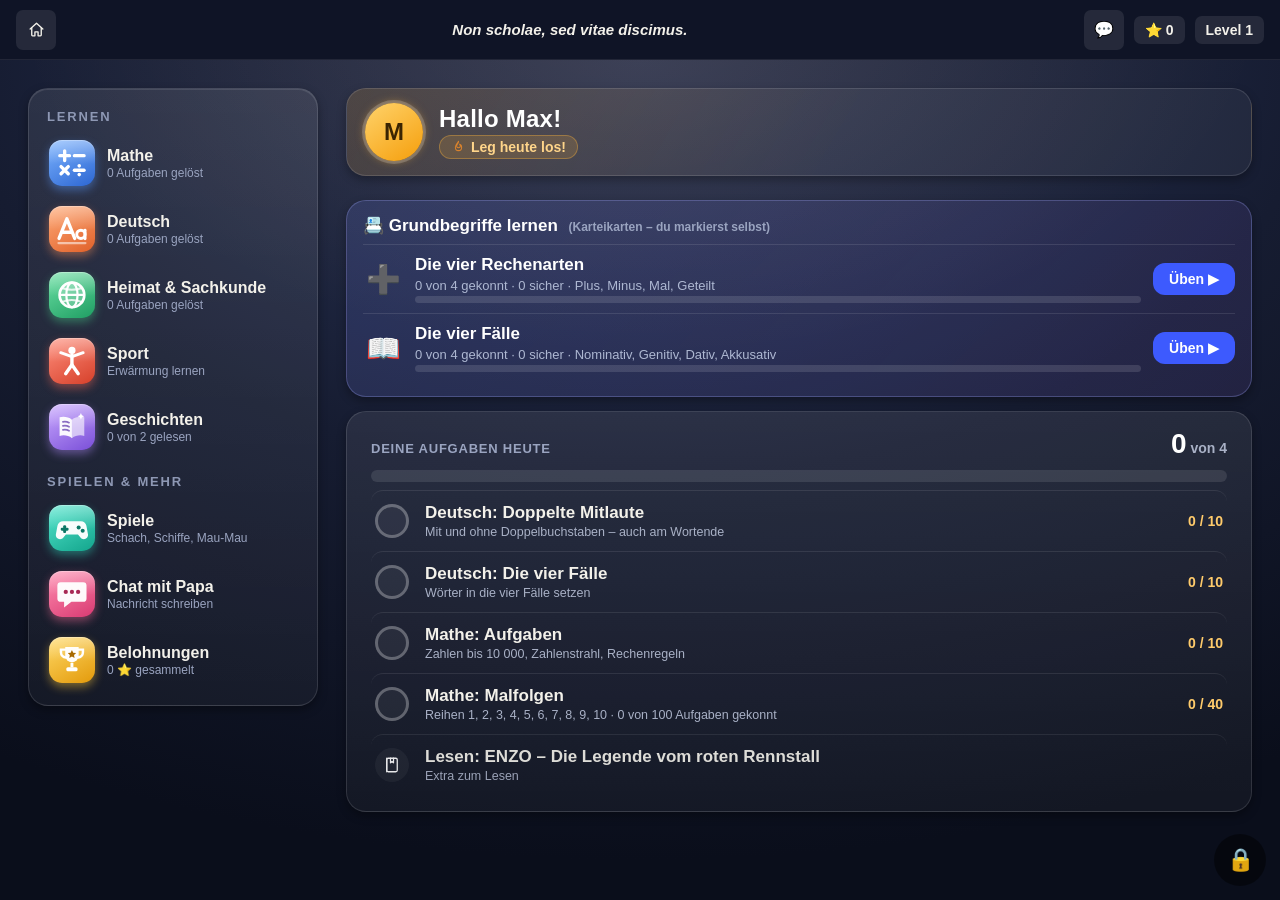
==== commit db908e14: "Content-Update 2026-10-28 13:29" ====
--- a/index.html
+++ b/index.html
@@ -8,8 +8,6 @@
 <link rel="stylesheet" href="css/spiele.css">
 <link rel="stylesheet" href="css/quartett.css">
 <link rel="stylesheet" href="css/dunkel.css">
-<link rel="stylesheet" href="css/start.css">
-<link rel="stylesheet" href="css/aufgabe.css">
 </head>
 <body class="spielbuehne">
 
@@ -39,7 +37,6 @@
 </div>
 
 <script src="js/icons.js"></script>
-<script src="js/fritz.js"></script>
 <script src="js/figuren.js"></script>
 <script src="js/storage.js"></script>
 <script src="js/fernsync.js"></script>
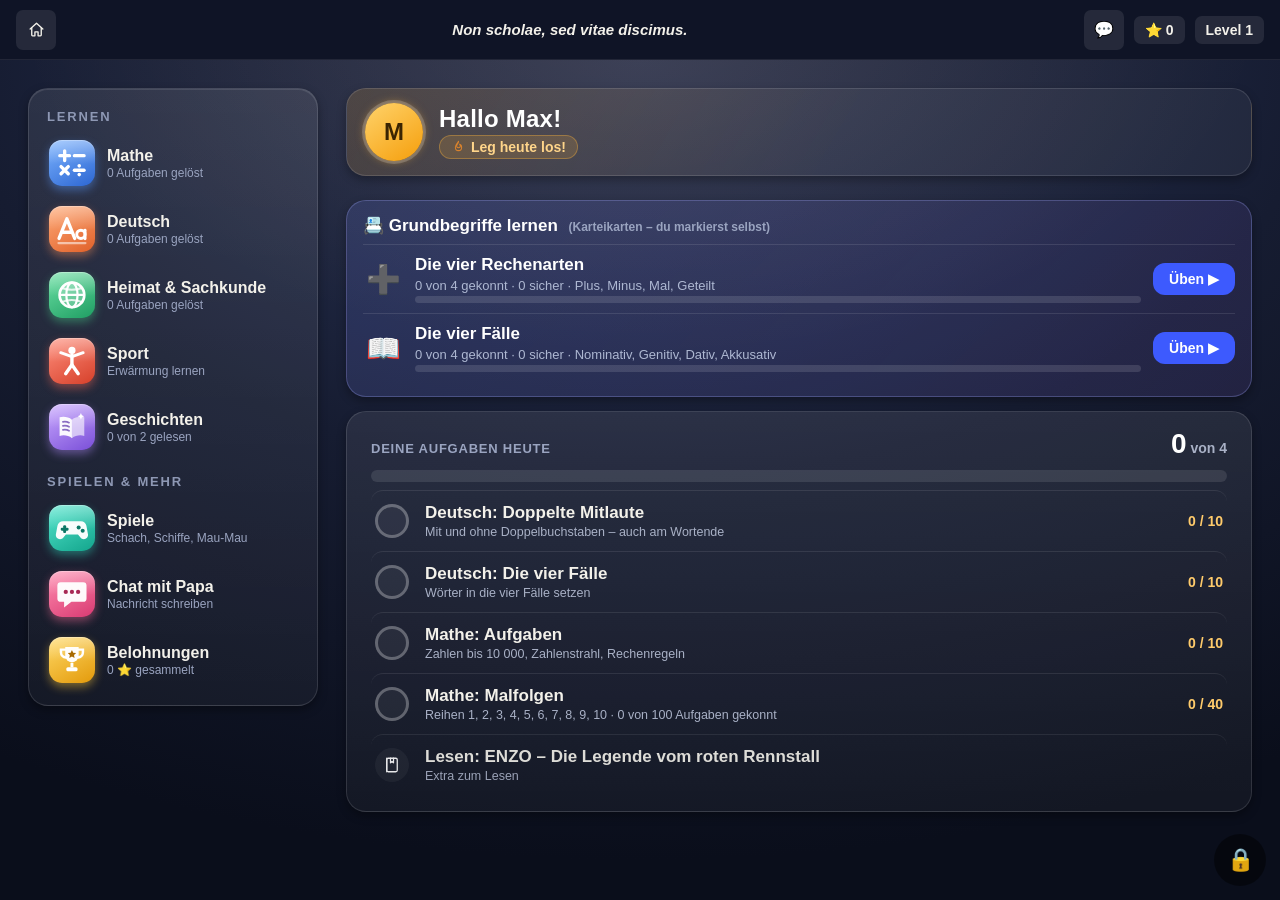
==== commit 3475490d: "Content-Update 2026-10-31 11:33" ====
--- a/index.html
+++ b/index.html
@@ -56,6 +56,7 @@
 <script src="js/schach-eroeffnung.js"></script>
 <script src="js/schach-weg.js"></script>
 <script src="js/fuchs.js"></script>
+<script src="js/familie.js"></script>
 <script src="js/schach-online.js"></script>
 <script src="js/chat.js"></script>
 <script src="js/hinweise.js"></script>
--- a/css/dunkel.css
+++ b/css/dunkel.css
@@ -221,3 +221,55 @@
 body.spielbuehne .menu-card:active, body.spielbuehne .sub-card:active { transform: scale(.965); }
 body.spielbuehne .btn:active, body.spielbuehne .btn-primary:active, body.spielbuehne .key-btn:active, body.spielbuehne .back-btn:active { transform: scale(.94); }
 @media (prefers-reduced-motion: reduce) { body.spielbuehne * { animation: none !important; transition: none !important; } }
+
+/* ---------- Familie (Otium) auf der Startseite und eigene Seite, 31.10.2026 ---------- */
+body.spielbuehne .fam-karte {
+  margin: 0 0 14px; padding: 14px 18px; border-radius: 20px; cursor: pointer; color: #F3F1EA;
+  background: linear-gradient(135deg, rgba(46,211,183,.16), rgba(91,155,255,.10)); border: 1px solid rgba(46,211,183,.32);
+  box-shadow: 0 4px 10px rgba(0,0,0,.32);
+}
+body.spielbuehne .fam-karte:active { transform: scale(.99); }
+body.spielbuehne .fam-kopf { display: flex; align-items: baseline; gap: 10px; font-size: 18px; font-weight: 800; color: #fff; margin-bottom: 8px; }
+body.spielbuehne .fam-kopf small { font-size: 13px; font-weight: 600; color: #9AA4C0; }
+body.spielbuehne .fam-los { margin-left: auto; padding: 6px 14px; border-radius: 12px; background: rgba(46,211,183,.22); color: #BFF5E8; font-size: 14px; font-weight: 800; }
+body.spielbuehne .fam-eltern { display: flex; flex-wrap: wrap; gap: 10px 22px; }
+body.spielbuehne .fam-person { display: flex; align-items: center; gap: 10px; flex: 1 1 260px; min-width: 0; }
+body.spielbuehne .fam-avatar { flex: none; width: 38px; height: 38px; border-radius: 50%; display: flex; align-items: center; justify-content: center; font-weight: 800; color: #fff; font-size: 17px; }
+body.spielbuehne .fam-avatar-A { background: #2F5BD3; }
+body.spielbuehne .fam-avatar-B { background: #C2336F; }
+body.spielbuehne .fam-person-text { display: flex; flex-direction: column; min-width: 0; }
+body.spielbuehne .fam-person-text b { font-size: 17px; color: #fff; }
+body.spielbuehne .fam-person-text small { font-size: 15px; font-weight: 600; }
+body.spielbuehne .fam-dienst { color: #FFC9A0; }
+body.spielbuehne .fam-bereit { color: #FFE08A; }
+body.spielbuehne .fam-weg { color: #C9B8FF; }
+body.spielbuehne .fam-frei { color: #7CF0A8; }
+body.spielbuehne .fam-termine { margin-top: 10px; padding-top: 8px; border-top: 1px solid rgba(255,255,255,.10); display: flex; flex-direction: column; gap: 4px; }
+body.spielbuehne .fam-termin { display: flex; gap: 8px; font-size: 15px; color: #E6E9F5; }
+body.spielbuehne .fam-leer { font-size: 15px; color: #AEB8D2; }
+body.spielbuehne .fam-block { margin: 0 0 16px; padding: 14px 18px; border-radius: 20px; background: linear-gradient(180deg, rgba(255,255,255,.08), rgba(255,255,255,.04)); border: 1px solid rgba(255,255,255,.12); }
+body.spielbuehne .fam-block-titel { font-size: 18px; font-weight: 800; color: #fff; margin-bottom: 8px; }
+body.spielbuehne .fam-tag { padding: 8px 10px; border-radius: 12px; display: grid; grid-template-columns: 110px 1fr 1fr; gap: 4px 14px; align-items: baseline; }
+body.spielbuehne .fam-tag + .fam-tag { border-top: 1px solid rgba(255,255,255,.07); }
+body.spielbuehne .fam-heute { background: rgba(46,211,183,.12); }
+body.spielbuehne .fam-tag-name { font-weight: 800; color: #fff; }
+body.spielbuehne .fam-tag-person { font-size: 15px; color: #E6E9F5; }
+body.spielbuehne .fam-eintrag { display: flex; align-items: center; gap: 12px; padding: 7px 0; }
+body.spielbuehne .fam-eintrag + .fam-eintrag { border-top: 1px solid rgba(255,255,255,.07); }
+body.spielbuehne .fam-eintrag-icon { font-size: 24px; width: 32px; text-align: center; }
+body.spielbuehne .fam-eintrag-text { display: flex; flex-direction: column; }
+body.spielbuehne .fam-eintrag-text b { color: #fff; font-size: 16px; }
+body.spielbuehne .fam-eintrag-text small { color: #AEB8D2; font-size: 14px; }
+body.spielbuehne .fam-einkauf { font-size: 16px; color: #F3F1EA; padding: 3px 0; }
+body.spielbuehne .fam-dazu { display: flex; gap: 10px; align-items: center; margin-top: 10px; }
+body.spielbuehne .fam-dazu .regel-input { flex: 1; margin: 0; }
+body.spielbuehne .fam-dazu .btn-primary { margin: 0; white-space: nowrap; }
+body.spielbuehne .fam-hinweis { min-height: 20px; margin-top: 6px; color: #BFF5E8; font-size: 14px; }
+body.spielbuehne .fam-stand { font-size: 13px; color: #8E98B4; text-align: right; margin-bottom: 20px; }
+body.spielbuehne .fam-schalter { display: flex; align-items: center; gap: 10px; padding: 6px 0; font-size: 16px; color: #F3F1EA; }
+body.spielbuehne .fam-schalter input { width: 22px; height: 22px; }
+body.spielbuehne .fam-zahl { display: flex; align-items: center; gap: 10px; padding: 4px 0; font-size: 15px; color: #E6E9F5; }
+body.spielbuehne .fam-zahl .regel-input { max-width: 160px; margin: 0; }
+body.spielbuehne .fam-code { width: 100%; max-width: 420px; font-size: 20px; letter-spacing: .08em; }
+body.spielbuehne .fam-hervor { animation: fam-puls 1.1s ease-in-out 4; }
+@keyframes fam-puls { 0%, 100% { box-shadow: 0 4px 10px rgba(0,0,0,.32); } 50% { box-shadow: 0 0 0 6px rgba(255,195,92,.85), 0 0 28px rgba(255,195,92,.6); } }
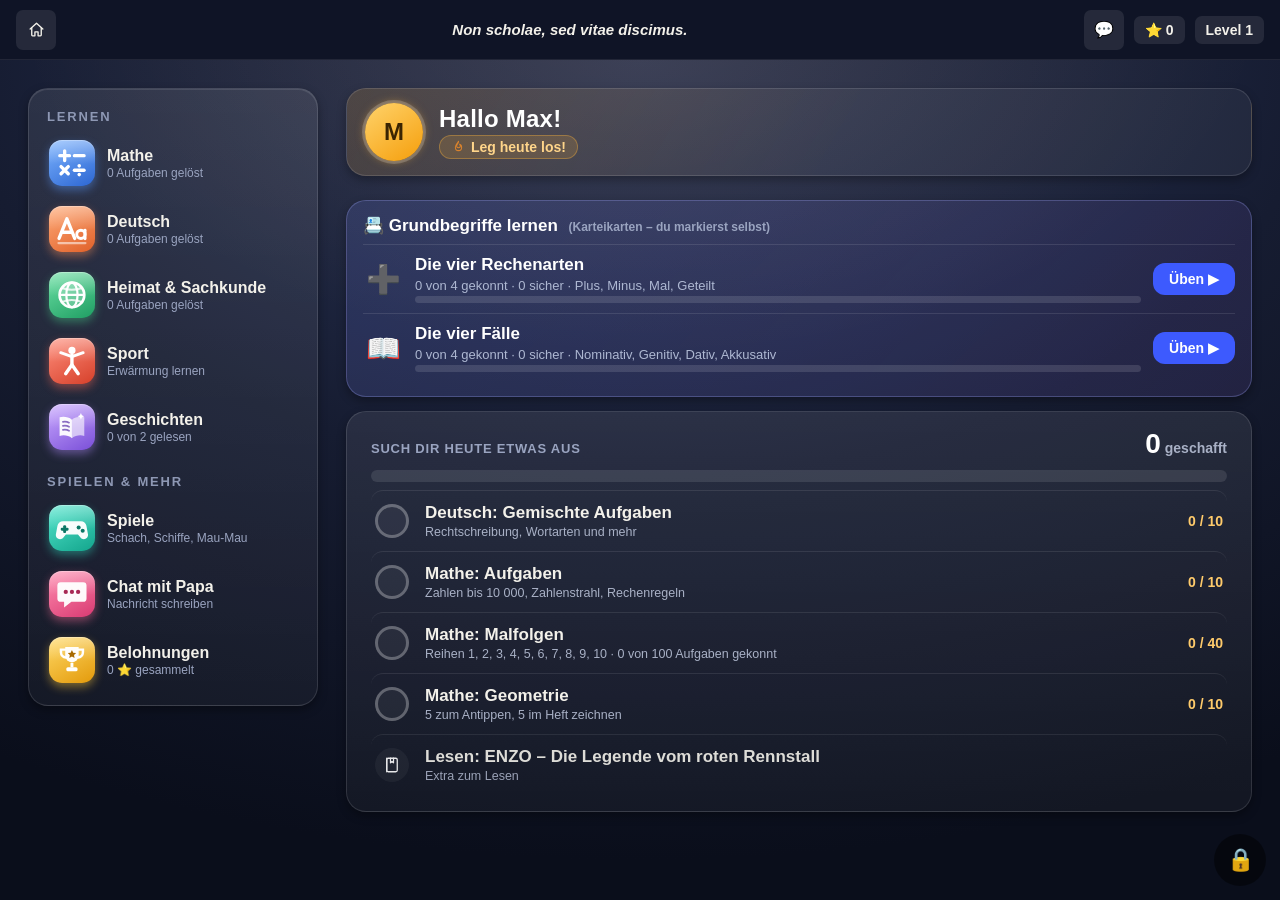
==== commit 9d09992d: "Content-Update 2026-11-02 14:14" ====
--- a/index.html
+++ b/index.html
@@ -45,6 +45,7 @@
 <script src="js/ferientraining.js"></script>
 <script src="js/schreiben.js"></script>
 <script src="js/mathe.js"></script>
+<script src="js/geometrie.js"></script>
 <script src="js/deutsch.js"></script>
 <script src="js/lesemodus.js"></script>
 <script src="js/geschichten.js"></script>
--- a/css/dunkel.css
+++ b/css/dunkel.css
@@ -235,8 +235,8 @@
 body.spielbuehne .fam-eltern { display: flex; flex-wrap: wrap; gap: 10px 22px; }
 body.spielbuehne .fam-person { display: flex; align-items: center; gap: 10px; flex: 1 1 260px; min-width: 0; }
 body.spielbuehne .fam-avatar { flex: none; width: 38px; height: 38px; border-radius: 50%; display: flex; align-items: center; justify-content: center; font-weight: 800; color: #fff; font-size: 17px; }
-body.spielbuehne .fam-avatar-A { background: #2F5BD3; }
-body.spielbuehne .fam-avatar-B { background: #C2336F; }
+body.spielbuehne .fam-avatar-blau { background: #2F5BD3; }
+body.spielbuehne .fam-avatar-rosa { background: #C2336F; }
 body.spielbuehne .fam-person-text { display: flex; flex-direction: column; min-width: 0; }
 body.spielbuehne .fam-person-text b { font-size: 17px; color: #fff; }
 body.spielbuehne .fam-person-text small { font-size: 15px; font-weight: 600; }
@@ -249,11 +249,26 @@
 body.spielbuehne .fam-leer { font-size: 15px; color: #AEB8D2; }
 body.spielbuehne .fam-block { margin: 0 0 16px; padding: 14px 18px; border-radius: 20px; background: linear-gradient(180deg, rgba(255,255,255,.08), rgba(255,255,255,.04)); border: 1px solid rgba(255,255,255,.12); }
 body.spielbuehne .fam-block-titel { font-size: 18px; font-weight: 800; color: #fff; margin-bottom: 8px; }
-body.spielbuehne .fam-tag { padding: 8px 10px; border-radius: 12px; display: grid; grid-template-columns: 110px 1fr 1fr; gap: 4px 14px; align-items: baseline; }
-body.spielbuehne .fam-tag + .fam-tag { border-top: 1px solid rgba(255,255,255,.07); }
-body.spielbuehne .fam-heute { background: rgba(46,211,183,.12); }
-body.spielbuehne .fam-tag-name { font-weight: 800; color: #fff; }
-body.spielbuehne .fam-tag-person { font-size: 15px; color: #E6E9F5; }
+/* "Wer arbeitet wann?" wie das Otium-Widget: Tagesspalten, je Elternteil eine Pille, heute hinterlegt */
+body.spielbuehne .fam-woche { display: grid; grid-template-columns: auto repeat(7, minmax(0, 1fr)); gap: 4px; }
+body.spielbuehne .fam-woche + .fam-woche { margin-top: 10px; }
+body.spielbuehne .fam-spalte { display: flex; flex-direction: column; align-items: center; gap: 6px; padding: 6px 3px 8px; border-radius: 14px; background: transparent; }
+body.spielbuehne .fam-spalte-heute { background: #2E3D63; }
+body.spielbuehne .fam-spalte-namen { align-items: flex-start; padding-right: 8px; }
+body.spielbuehne .fam-wt { display: flex; flex-direction: column; align-items: center; font-size: 15px; font-weight: 700; color: #9AA4C0; line-height: 1.15; }
+body.spielbuehne .fam-wt small { font-size: 12px; font-weight: 600; }
+body.spielbuehne .fam-spalte-heute .fam-wt { color: #fff; font-weight: 800; }
+body.spielbuehne .fam-pille { width: 100%; max-width: 64px; height: 30px; border-radius: 15px; display: flex; align-items: center; justify-content: center; font-size: 15px; font-weight: 800; }
+body.spielbuehne .fam-pille-frei { background: #26324F; color: #B9C3DA; }
+body.spielbuehne .fam-pille-dienst.fam-pille-blau { background: #2F5BD3; color: #fff; }
+body.spielbuehne .fam-pille-dienst.fam-pille-rosa { background: #C2336F; color: #fff; }
+body.spielbuehne .fam-pille-getoent.fam-pille-blau { background: #2A3F78; color: #BFD1FF; }
+body.spielbuehne .fam-pille-getoent.fam-pille-rosa { background: #5A2442; color: #FFC2DC; }
+body.spielbuehne .fam-reihe-name { height: 30px; display: flex; align-items: center; font-size: 15px; font-weight: 800; }
+body.spielbuehne .fam-name-blau { color: #9DB8FF; }
+body.spielbuehne .fam-name-rosa { color: #FF9CC6; }
+body.spielbuehne .fam-legende { margin-top: 10px; display: flex; flex-wrap: wrap; gap: 4px 16px; font-size: 14px; color: #AEB8D2; }
+body.spielbuehne .fam-legende b { color: #fff; }
 body.spielbuehne .fam-eintrag { display: flex; align-items: center; gap: 12px; padding: 7px 0; }
 body.spielbuehne .fam-eintrag + .fam-eintrag { border-top: 1px solid rgba(255,255,255,.07); }
 body.spielbuehne .fam-eintrag-icon { font-size: 24px; width: 32px; text-align: center; }
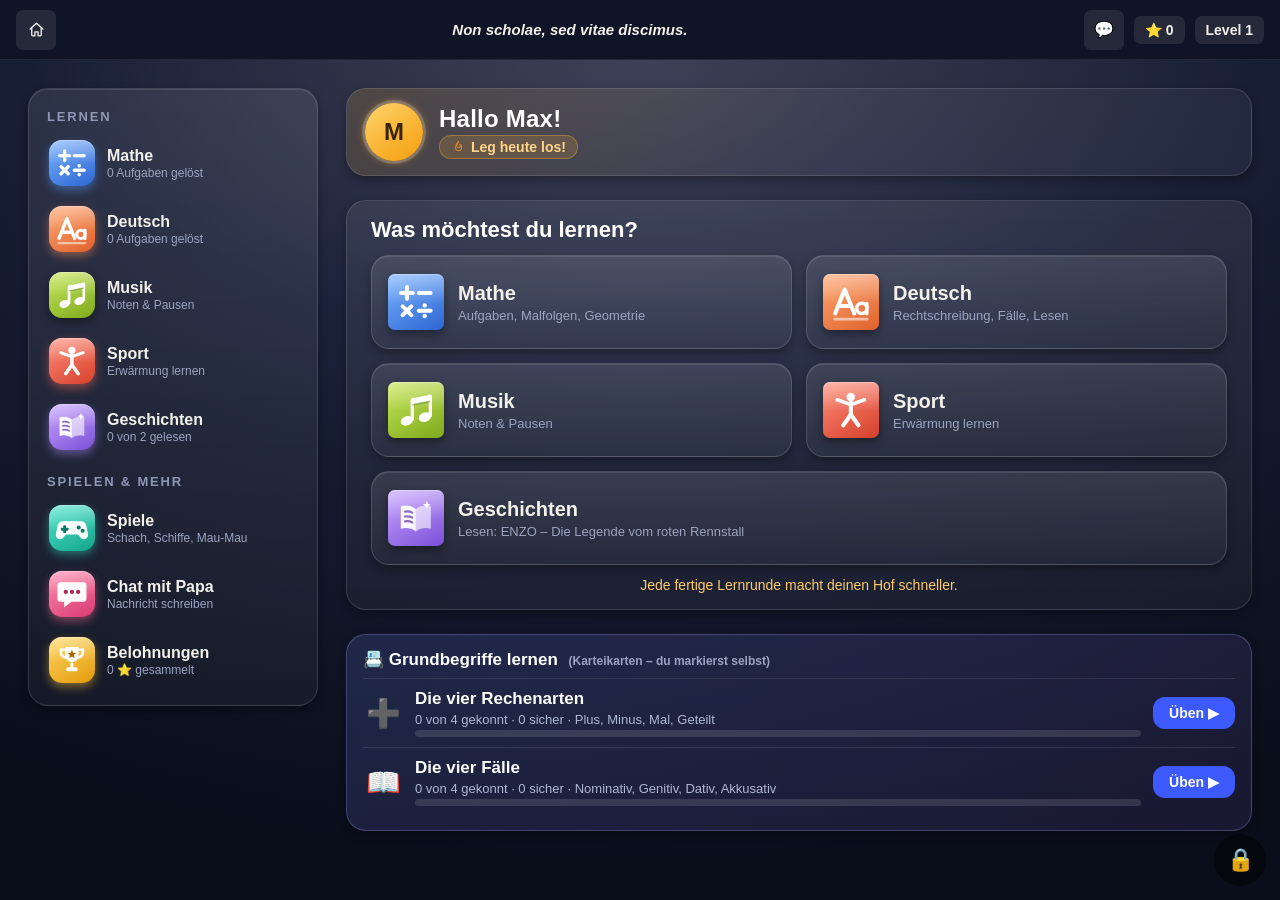
==== commit 7c7ca419: "Content-Update 2026-11-15 12:36" ====
--- a/index.html
+++ b/index.html
@@ -46,6 +46,7 @@
 <script src="js/schreiben.js"></script>
 <script src="js/mathe.js"></script>
 <script src="js/geometrie.js"></script>
+<script src="js/musik.js"></script>
 <script src="js/deutsch.js"></script>
 <script src="js/lesemodus.js"></script>
 <script src="js/geschichten.js"></script>
--- a/css/style.css
+++ b/css/style.css
@@ -324,6 +324,7 @@
 .icon-geschichten { background: var(--geschichten); color: #fff; }
 .icon-heimat { background: var(--heimat); color: #fff; }
 .icon-sport { background: var(--sport); color: #fff; }
+.icon-musik { background: #7FA81C; color: #fff; }
 .icon-schach { background: var(--schach); color: #fff; }
 .icon-chat { background: var(--chat); color: #fff; }
 .icon-belohnung { background: var(--belohnung); color: #fff; }
@@ -521,6 +522,8 @@
 }
 .sub-icon svg { width: 18px; height: 18px; }
 .sub-label { font-size: 16px; font-weight: 600; color: var(--ink); }
+.sub-stand { display: block; margin-top: 2px; font-size: 13px; font-weight: 600; opacity: .7; }
+.sub-stern { color: #B7791F; }
 
 .farbe-kreis { border-radius: 50%; }
 .farbe-weiss { background: #fff !important; border: 2px solid var(--border); }
@@ -1975,6 +1978,46 @@
 .fth-stand { flex-shrink: 0; font-size: 14px; font-weight: 700; color: var(--accent-dark); }
 .fth-fertig .fth-stand { color: #2E7D46; }
 .fth-extra { opacity: 0.9; }
+
+/* Startseite: Kategorie-Auswahl „Was möchtest du lernen?“ (15.11.2026, ersetzt die Tagesaufgaben-Karte) */
+.lw-karte { margin: 0 auto var(--space-5); background: var(--card-bg); border: 1px solid var(--border); border-radius: var(--radius);
+  box-shadow: var(--shadow-sm); padding: var(--space-4) var(--space-5); }
+.lw-kopf { font-size: 22px; font-weight: 800; color: var(--ink); margin-bottom: 12px; }
+.lw-grid { display: grid; grid-template-columns: repeat(2, 1fr); gap: 14px; }
+.lw-kachel { position: relative; display: flex; align-items: center; gap: 14px; padding: 18px 16px; border-radius: var(--radius-sm);
+  border: 1px solid var(--border); background: var(--muted); cursor: pointer; min-width: 0; }
+.lw-kachel:active { transform: scale(.97); }
+.lw-kachel:last-child:nth-child(odd) { grid-column: 1 / -1; }
+.lw-text { min-width: 0; display: flex; flex-direction: column; gap: 3px; }
+.lw-label { font-size: 20px; font-weight: 800; color: var(--ink); }
+.lw-sub { font-size: 13px; color: var(--ink-soft); white-space: nowrap; overflow: hidden; text-overflow: ellipsis; }
+.lw-haken { position: absolute; top: 8px; right: 10px; width: 26px; height: 26px; border-radius: 50%; background: #2E7D46; color: #fff;
+  display: flex; align-items: center; justify-content: center; font-size: 15px; font-weight: 800; }
+.lw-hof { margin-top: 12px; font-size: 14px; color: var(--ink-soft); text-align: center; }
+
+/* Musik: Noten und Pausen mit dem Finger zeichnen (15.11.2026) */
+.mz-auftrag { max-width: 1100px; margin: 4px auto 12px; font-size: 22px; font-weight: 700; color: var(--ink); text-align: center; line-height: 1.35; }
+.mz-reihe { display: flex; gap: 18px; max-width: 1100px; margin: 0 auto; align-items: flex-start; }
+.mz-blatt { flex: 3; min-width: 0; background: var(--card-bg); border: 1px solid var(--border); border-radius: var(--radius); overflow: hidden; }
+.mz-blatt canvas { display: block; touch-action: none; }
+.mz-seite { flex: 2; min-width: 0; display: flex; flex-direction: column; gap: 12px; color: var(--ink); }
+.mz-knoepfe { display: flex; gap: 10px; }
+.mz-klein { flex: 1; text-align: center; padding: 14px 10px; border-radius: var(--radius-sm); border: 1px solid var(--border); background: var(--muted); font-weight: 700; cursor: pointer; }
+.mz-tipp { font-size: 14px; color: var(--ink-soft); line-height: 1.4; }
+.mz-tipp-warn { color: #DB6E63; font-weight: 700; font-size: 16px; }
+.mz-vorbild-titel, .mz-achten-titel { font-size: 15px; font-weight: 800; }
+.mz-vorbild { background: var(--card-bg); border: 1px solid var(--border); border-radius: var(--radius-sm); padding: 4px 10px; text-align: center; }
+.mz-achten { margin: 0; padding-left: 20px; font-size: 16px; line-height: 1.5; }
+.mz-frage { font-size: 17px; font-weight: 700; margin-top: 4px; }
+.mz-bewertung { display: flex; gap: 10px; }
+.mz-bewertung .btn-bewertung { padding: 18px 10px; font-size: 17px; }
+.ts-bild { max-width: 1100px; margin: 8px auto 14px; padding: 6px 10px; background: var(--card-bg); border: 1px solid var(--border); border-radius: var(--radius); color: var(--ink); }
+.ts-unten { max-width: 640px; margin: 0 auto; display: flex; flex-direction: column; gap: 12px; text-align: center; }
+.ts-knoepfe { display: flex; gap: 12px; align-items: stretch; }
+.ts-knoepfe > * { flex: 1; }
+.ts-pruefen { margin: 0; }
+.ts-meldung { font-size: 19px; font-weight: 700; line-height: 1.4; color: var(--ink); }
+.ts-ok { color: #2E7D46; }
 
 
 /* Startseite: Seitenmenue links, Dashboard rechts (11.10.2026) */
--- a/css/dunkel.css
+++ b/css/dunkel.css
@@ -71,6 +71,31 @@
 body.spielbuehne .fth-stand { color: #FFCB6B; }
 body.spielbuehne .fth-fertig .fth-stand { color: #7CF0A8; }
 body.spielbuehne .fth-alles { color: #7CF0A8; }
+body.spielbuehne .lw-karte {
+  background: linear-gradient(180deg, rgba(255,255,255,.08), rgba(255,255,255,.04)); border: 1px solid rgba(255,255,255,.12);
+  border-radius: 20px; box-shadow: 0 4px 10px rgba(0,0,0,.32);
+}
+body.spielbuehne .lw-kopf { color: #fff; }
+body.spielbuehne .lw-kachel {
+  background: linear-gradient(180deg, rgba(255,255,255,.10), rgba(255,255,255,.04)); border: 1px solid rgba(255,255,255,.14);
+  border-radius: 18px; box-shadow: 0 4px 10px rgba(0,0,0,.32), inset 0 1px 0 rgba(255,255,255,.10);
+}
+body.spielbuehne .lw-fertig { border-color: rgba(47,191,113,.6); }
+body.spielbuehne .lw-label { color: #F3F1EA; }
+body.spielbuehne .lw-sub { color: #9AA4C0; }
+body.spielbuehne .lw-haken { background: #2FBF71; box-shadow: 0 0 10px rgba(47,191,113,.55); }
+body.spielbuehne .lw-hof { color: #FFCB6B; }
+body.spielbuehne .mz-auftrag, body.spielbuehne .mz-seite { color: #F3F1EA; }
+body.spielbuehne .mz-blatt, body.spielbuehne .mz-vorbild {
+  background: linear-gradient(180deg, rgba(255,255,255,.07), rgba(255,255,255,.03)); border: 1px solid rgba(255,255,255,.14); border-radius: 18px;
+}
+body.spielbuehne .mz-klein { background: rgba(255,255,255,.08); border: 1px solid rgba(255,255,255,.16); color: #F3F1EA; }
+body.spielbuehne .mz-tipp { color: #9AA4C0; }
+body.spielbuehne .mz-tipp-warn { color: #FF8B7D; }
+body.spielbuehne .mz-achten li::marker { color: #FFB43A; }
+body.spielbuehne .ts-bild { background: linear-gradient(180deg, rgba(255,255,255,.07), rgba(255,255,255,.03)); border: 1px solid rgba(255,255,255,.14); border-radius: 18px; color: #F3F1EA; }
+body.spielbuehne .ts-meldung { color: #F3F1EA; }
+body.spielbuehne .ts-ok { color: #7CF0A8; }
 
 /* ---------- Untermenues (Mathe, Deutsch, ...) ---------- */
 body.spielbuehne .sub-grid { max-width: 860px; gap: 14px; }
@@ -89,9 +114,15 @@
 body.spielbuehne .sub-icon::after { content: ''; position: absolute; left: 0; right: 0; top: 0; height: 52%; pointer-events: none; background: linear-gradient(180deg, rgba(255,255,255,.32), rgba(255,255,255,0)); }
 body.spielbuehne .sub-icon svg { width: 78%; height: 78%; position: relative; z-index: 1; }
 body.spielbuehne .sub-label { color: #F3F1EA; font-size: 17px; font-weight: 700; }
+/* Lernstand je Stapel in der Themenwahl (08.11.2026): ✓ sitzt / x von y sicher / neu, Stern am empfohlenen Stapel */
+body.spielbuehne .sub-stand { display: block; margin-top: 3px; font-size: 13px; font-weight: 600; color: rgba(243,241,234,.62); }
+body.spielbuehne .sub-stand-sitzt { color: #6CE0A4; }
+body.spielbuehne .sub-stern { color: #FFC93C; font-weight: 800; }
+body.spielbuehne .sub-card.sub-empfohlen { border-color: rgba(255,201,60,.75); box-shadow: 0 0 0 1px rgba(255,201,60,.45), 0 4px 14px rgba(255,201,60,.18); }
 body.spielbuehne .sub-grid.sub-akzent-mathe { --sub-akzent: #5B9BFF; --sub-akzent-bg: rgba(91,155,255,.18);  --sub-g1: #7DB4FF; --sub-g2: #2C66D2; --sub-gd: #1F4FA8;}
 body.spielbuehne .sub-grid.sub-akzent-deutsch { --sub-akzent: #FF9157; --sub-akzent-bg: rgba(255,145,87,.18);  --sub-g1: #FFAA77; --sub-g2: #E0612A; --sub-gd: #A8421A;}
 body.spielbuehne .sub-grid.sub-akzent-heimat { --sub-akzent: #46CC87; --sub-akzent-bg: rgba(70,204,135,.18);  --sub-g1: #6CE0A4; --sub-g2: #1F9E63; --sub-gd: #137548;}
+body.spielbuehne .sub-grid.sub-akzent-musik { --sub-akzent: #A8D63A; --sub-akzent-bg: rgba(168,214,58,.18);  --sub-g1: #C6E85A; --sub-g2: #7FA81C; --sub-gd: #5A7A0E;}
 body.spielbuehne .sub-grid.sub-akzent-sport { --sub-akzent: #FF6B57; --sub-akzent-bg: rgba(255,107,87,.18);  --sub-g1: #FF8F7D; --sub-g2: #D6402A; --sub-gd: #9E2B1A;}
 body.spielbuehne .sub-grid.sub-akzent-geschichten { --sub-akzent: #B38BFF; --sub-akzent-bg: rgba(179,139,255,.18);  --sub-g1: #C9A8FF; --sub-g2: #7A4FD8; --sub-gd: #5A32A8;}
 body.spielbuehne .sub-grid.sub-akzent-belohnung { --sub-akzent: #FFC93C; --sub-akzent-bg: rgba(255,201,60,.18);  --sub-g1: #FFD966; --sub-g2: #E39A0B; --sub-gd: #A86A00;}
@@ -99,7 +130,7 @@
 body.spielbuehne .sub-titel { text-align: center; font-size: 30px; font-weight: 800; color: #fff; margin: 6px 0 4px; letter-spacing: .01em; }
 body.spielbuehne .sub-titel::after { content: ''; display: block; width: 64px; height: 4px; border-radius: 2px; margin: 8px auto 0; background: var(--sub-akzent, #FFB43A); box-shadow: 0 0 16px var(--sub-akzent, #FFB43A); }
 body.spielbuehne .sub-kopf-mathe { --sub-akzent: #5B9BFF; } body.spielbuehne .sub-kopf-deutsch { --sub-akzent: #FF9157; }
-body.spielbuehne .sub-kopf-sport { --sub-akzent: #FF6B57; } body.spielbuehne .sub-kopf-heimat { --sub-akzent: #46CC87; } body.spielbuehne .sub-kopf-geschichten { --sub-akzent: #B38BFF; }
+body.spielbuehne .sub-kopf-sport { --sub-akzent: #FF6B57; } body.spielbuehne .sub-kopf-musik { --sub-akzent: #A8D63A; } body.spielbuehne .sub-kopf-heimat { --sub-akzent: #46CC87; } body.spielbuehne .sub-kopf-geschichten { --sub-akzent: #B38BFF; }
 body.spielbuehne .sub-kopf-belohnung { --sub-akzent: #FFC93C; } body.spielbuehne .sub-kopf-spiele { --sub-akzent: #2ED3B7; }
 
 /* ---------- Spiele-Kacheln ---------- */
@@ -152,6 +183,7 @@
 body.spielbuehne .icon-deutsch { background: linear-gradient(150deg, #FFAA77, #E0612A); --kat-dunkel: #A8421A; }
 body.spielbuehne .icon-heimat { background: linear-gradient(150deg, #6CE0A4, #1F9E63); --kat-dunkel: #137548; }
 body.spielbuehne .icon-sport { background: linear-gradient(150deg, #FF8F7D, #D6402A); --kat-dunkel: #9E2B1A; }
+body.spielbuehne .icon-musik { background: linear-gradient(150deg, #C6E85A, #7FA81C); --kat-dunkel: #5A7A0E; }
 body.spielbuehne .icon-geschichten { background: linear-gradient(150deg, #C9A8FF, #7A4FD8); --kat-dunkel: #5A32A8; }
 body.spielbuehne .icon-spiele { background: linear-gradient(150deg, #55E6CE, #13A58C); --kat-dunkel: #0B7766; }
 body.spielbuehne .icon-chat { background: linear-gradient(150deg, #FF8DB0, #D93A72); --kat-dunkel: #A82855; }
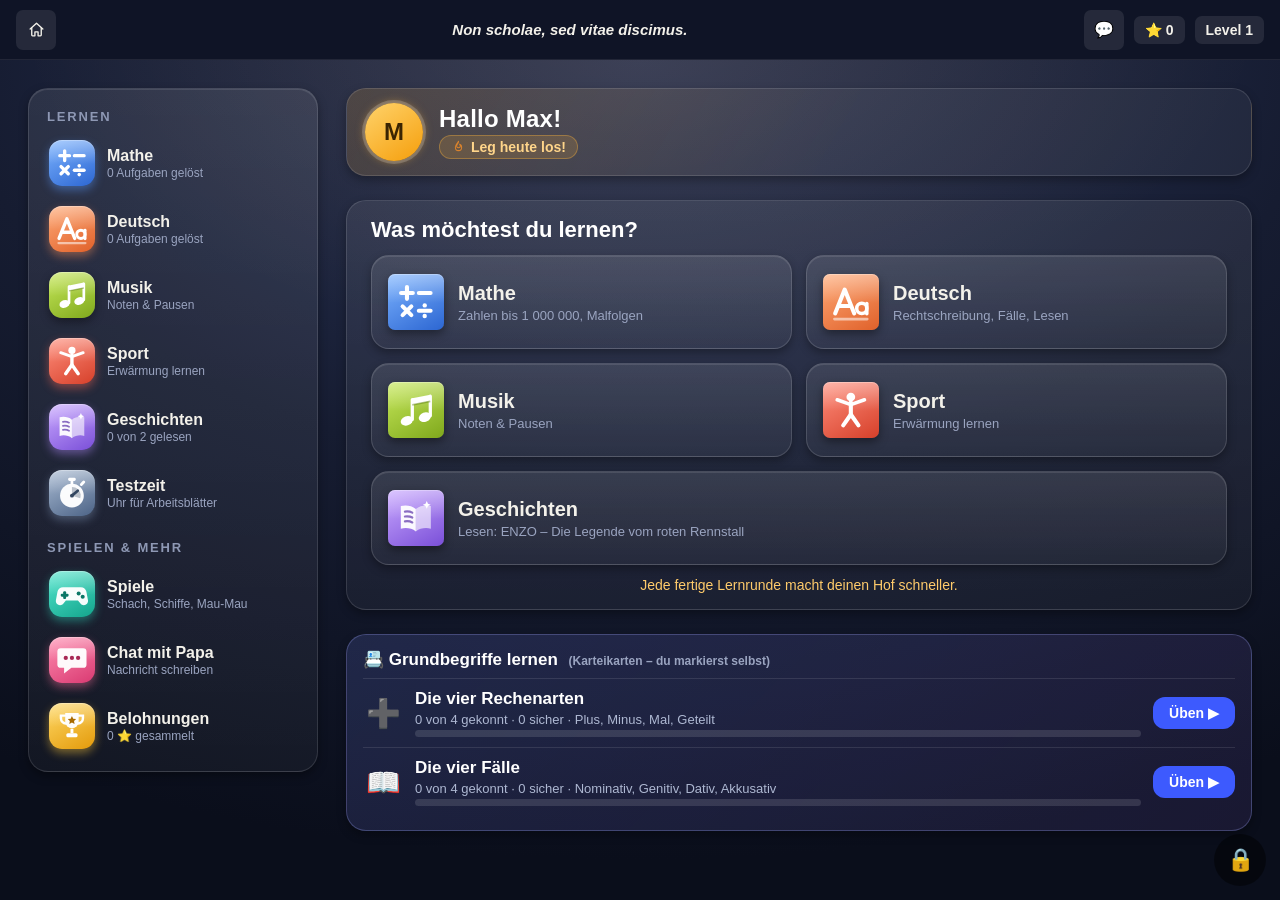
==== commit d0feed78: "Content-Update 2026-11-21 13:29" ====
--- a/index.html
+++ b/index.html
@@ -81,6 +81,9 @@
 <script src="js/quartett-online.js"></script>
 <script src="js/farm-daten.js"></script>  <!-- 52 KB Daten: farm-meldung.js braucht die Namen -->
 <script src="js/farm-lader.js"></script>  <!-- Hof-Farm wird erst beim Oeffnen geladen (T4) -->
+<script src="js/neue-heimat-lader.js"></script>  <!-- Mission Neue Heimat (Mars) laedt erst beim Oeffnen, als iframe -->
+<script src="js/volldampf-lader.js"></script>  <!-- VOLLDAMPF (Lokspiel) laedt erst beim Oeffnen -->
+<script src="js/testzeit.js"></script>  <!-- Testzeit: Uhr fuer Arbeitsblaetter mit Sprachansagen (21.11.2026) -->
 <script src="js/farm-meldung.js"></script>
 <script>// Farm.konfig macht jetzt FarmLader beim ersten Oeffnen (js/farm-lader.js)
 FarmMeldung.start('https://max-tablet-api.paceforge-pi.co.uk');</script>
--- a/css/style.css
+++ b/css/style.css
@@ -327,11 +327,14 @@
 .icon-musik { background: #7FA81C; color: #fff; }
 .icon-schach { background: var(--schach); color: #fff; }
 .icon-chat { background: var(--chat); color: #fff; }
+.icon-testzeit { background: #4C6386; color: #fff; }
 .icon-belohnung { background: var(--belohnung); color: #fff; }
 .icon-schiffe { background: var(--schiffe); color: #fff; }
 .icon-spiele { background: var(--spiele); color: #fff; }
 .icon-quartett { background: #D9A400; color: #fff; }
 .icon-farm { background: #4a9a3a; color: #fff; }
+.icon-volldampf { background: #C0611F; color: #fff; }
+.icon-neueheimat { background: #B5532E; color: #fff; }
 .icon-maumau { background: var(--maumau); color: #fff; }
 
 /* Menu-Card/Tagesplan-Chip bekommen den hellen Fach-Tint als Kartenhintergrund
@@ -348,6 +351,8 @@
 .accent-spiele { background: var(--spiele-soft); border-color: var(--spiele); }
 .accent-quartett { background: #FBEFC4; border-color: #D9A400; }
 .accent-farm { background: #DDF0CF; border-color: #4a9a3a; }
+.accent-volldampf { background: #FBE6D2; border-color: #C0611F; }
+.accent-neueheimat { background: #F7DCCD; border-color: #B5532E; }
 .accent-maumau { background: var(--maumau-soft); border-color: var(--maumau); }
 
 /* Geschichten-Bibliothek */
@@ -2082,3 +2087,38 @@
 .fall-tipp { font-size: 14px; color: var(--ink-soft); }
 .fall-tabelle { border-collapse: collapse; width: 100%; font-size: 15px; text-align: center; }
 .fall-tabelle th, .fall-tabelle td { border: 1px solid var(--border); padding: 6px 8px; }
+
+/* =====================================================================
+   Zahlen bis 1 000 000 (Mathe-Test 23.11.2026) – Wunsch: „Zahlenstrahle sollten aber sichtbar sein.
+   mache alles nicht zu klein.“ Zahlen in Dreiergruppen mit schmalem Leerzeichen (bricht nie um).
+   ===================================================================== */
+.mio-zahl { display: inline-block; margin-top: 10px; font-size: 1.45em; font-weight: 800; line-height: 1.3; font-variant-numeric: tabular-nums; }
+.mio-hilfe { font-size: 20px; line-height: 1.6; }
+.hilfe-box .mio-zahl { font-size: 1.45em; margin-top: 6px; }
+.mio-wort { display: inline-block; margin-top: 10px; font-size: 1.2em; font-weight: 800; color: var(--accent); overflow-wrap: anywhere; }
+.mio-klein { font-size: .72em; font-weight: 500; opacity: .8; }
+.mio-strahl { display: block; width: 100%; height: auto; margin: 14px auto 2px; }
+.mio-tafel { border-collapse: collapse; margin: 12px auto; font-size: 26px; font-weight: 700; font-variant-numeric: tabular-nums; }
+.mio-tafel th, .mio-tafel td { border: 2px solid var(--border); padding: 6px 16px; text-align: center; }
+.mio-tafel th { font-size: 20px; opacity: .85; }
+.mio-karte { display: inline-block; margin: 0 6px; padding: 4px 16px; border: 2px solid var(--border); border-radius: 10px; background: var(--muted); }
+.mio-punkt { position: relative; color: var(--accent); }
+.mio-punkt::after { content: ''; position: absolute; left: 50%; bottom: -8px; width: 9px; height: 9px; margin-left: -4.5px; border-radius: 50%; background: currentColor; }
+.mio-strich { text-decoration: underline; text-decoration-thickness: 4px; text-underline-offset: 7px; color: #E0A552; }
+.mio-regel { margin-bottom: 16px; font-size: 19px; line-height: 1.6; }
+.mio-regel > div { margin-top: 8px; }
+.optionen-gross { grid-template-columns: repeat(3, 1fr); gap: 16px; max-width: 560px; margin: 0 auto; }
+.optionen-gross .option-btn { font-size: 46px; font-weight: 800; padding: 18px 0; }
+/* Ordnen: Karten antippen, sie wandern in die Reihe; Tipp auf eine gelegte Karte nimmt sie zurück */
+.ordnen-ziel { display: flex; flex-wrap: wrap; align-items: center; justify-content: center; gap: 8px; min-height: 84px; margin: 4px auto 18px; padding: 12px; border: 2px dashed var(--border); border-radius: 16px; }
+.ordnen-ziel.richtig { border: 2px solid #2FBF71; }
+.ordnen-ziel.falsch { border: 2px solid #E5484D; }
+.ordnen-platz { min-width: 118px; padding: 10px 14px; border-radius: 12px; border: 2px solid #E0A552; background: rgba(255,180,58,.16); font-size: 27px; font-weight: 800; text-align: center; cursor: pointer; font-variant-numeric: tabular-nums; }
+.ordnen-platz.leer { background: transparent; border-style: dashed; border-color: var(--border); opacity: .5; cursor: default; }
+.ordnen-zeichen { font-size: 32px; font-weight: 800; }
+.ordnen-karten { display: grid; grid-template-columns: repeat(auto-fit, minmax(190px, 1fr)); gap: 12px; }
+.ordnen-karten .ordnen-karte { font-size: 30px; font-weight: 800; padding: 18px 8px; text-align: center; font-variant-numeric: tabular-nums; }
+.ordnen-karten .ordnen-weg { opacity: .15; pointer-events: none; }
+.ordnen-ok-zeile { display: flex; justify-content: center; margin-top: 18px; }
+.ordnen-ok-zeile .key-btn { min-width: 220px; padding: 16px 30px; font-size: 26px; text-align: center; }
+.ordnen-ok-zeile .key-btn.ordnen-gesperrt { opacity: .35; }
--- a/css/dunkel.css
+++ b/css/dunkel.css
@@ -27,6 +27,7 @@
 body.spielbuehne .sm-icon.icon-sport { box-shadow: 0 4px 10px rgba(255,107,87,.45), inset 0 1px 0 rgba(255,255,255,.28); }
 body.spielbuehne .sm-icon.icon-geschichten { box-shadow: 0 4px 10px rgba(179,139,255,.45), inset 0 1px 0 rgba(255,255,255,.28); }
 body.spielbuehne .sm-icon.icon-spiele { box-shadow: 0 4px 10px rgba(46,211,183,.45), inset 0 1px 0 rgba(255,255,255,.28); }
+body.spielbuehne .sm-icon.icon-testzeit { box-shadow: 0 4px 10px rgba(140,165,200,.40), inset 0 1px 0 rgba(255,255,255,.28); }
 body.spielbuehne .sm-icon.icon-chat { box-shadow: 0 4px 10px rgba(255,111,156,.45), inset 0 1px 0 rgba(255,255,255,.28); }
 body.spielbuehne .sm-icon.icon-belohnung { box-shadow: 0 4px 10px rgba(255,201,60,.45), inset 0 1px 0 rgba(255,255,255,.28); }
 
@@ -186,12 +187,17 @@
 body.spielbuehne .icon-musik { background: linear-gradient(150deg, #C6E85A, #7FA81C); --kat-dunkel: #5A7A0E; }
 body.spielbuehne .icon-geschichten { background: linear-gradient(150deg, #C9A8FF, #7A4FD8); --kat-dunkel: #5A32A8; }
 body.spielbuehne .icon-spiele { background: linear-gradient(150deg, #55E6CE, #13A58C); --kat-dunkel: #0B7766; }
+body.spielbuehne .icon-testzeit { background: linear-gradient(150deg, #A9BBD3, #4C6386); --kat-dunkel: #33465F; }
 body.spielbuehne .icon-chat { background: linear-gradient(150deg, #FF8DB0, #D93A72); --kat-dunkel: #A82855; }
 body.spielbuehne .icon-belohnung { background: linear-gradient(150deg, #FFD966, #E39A0B); --kat-dunkel: #A86A00; }
 body.spielbuehne .icon-schach { background: linear-gradient(150deg, #8A96B8, #3E4A6E); --kat-dunkel: #2B3552; }
 body.spielbuehne .icon-schiffe { background: linear-gradient(150deg, #5CC8F0, #1D7FB0); --kat-dunkel: #14608A; }
 body.spielbuehne .accent-farm { border-color: rgba(120,200,90,.6); }
 body.spielbuehne .icon-farm { background: linear-gradient(150deg, #7CCB5A, #3F8F2F); --kat-dunkel: #2A6A1E; }
+body.spielbuehne .accent-volldampf { border-color: rgba(242,181,68,.6); }
+body.spielbuehne .icon-volldampf { background: linear-gradient(150deg, #FFC24D, #C0611F); --kat-dunkel: #7A3208; }
+body.spielbuehne .accent-neueheimat { border-color: rgba(214,120,74,.6); }
+body.spielbuehne .icon-neueheimat { background: linear-gradient(150deg, #E8935F, #8E3A1E); --kat-dunkel: #5A210E; }
 body.spielbuehne .icon-quartett { background: linear-gradient(150deg, #FFD966, #D99A00); --kat-dunkel: #A06D00; }
 body.spielbuehne .icon-maumau { background: linear-gradient(150deg, #FF8B8B, #C73B3B); --kat-dunkel: #96282B; }
 
@@ -320,3 +326,15 @@
 body.spielbuehne .fam-code { width: 100%; max-width: 420px; font-size: 20px; letter-spacing: .08em; }
 body.spielbuehne .fam-hervor { animation: fam-puls 1.1s ease-in-out 4; }
 @keyframes fam-puls { 0%, 100% { box-shadow: 0 4px 10px rgba(0,0,0,.32); } 50% { box-shadow: 0 0 0 6px rgba(255,195,92,.85), 0 0 28px rgba(255,195,92,.6); } }
+
+/* Zahlen bis 1 000 000 (20.11.2026) */
+body.spielbuehne .mio-wort { color: #FFB43A; }
+body.spielbuehne .mio-tafel th, body.spielbuehne .mio-tafel td, body.spielbuehne .mio-karte { border-color: rgba(255,255,255,.28); }
+body.spielbuehne .mio-karte { background: rgba(255,255,255,.08); }
+body.spielbuehne .mio-punkt { color: #FFB43A; }
+body.spielbuehne .mio-strich { color: #FFD58A; }
+body.spielbuehne .ordnen-ziel { border-color: rgba(255,255,255,.25); }
+body.spielbuehne .ordnen-ziel.richtig { border-color: #2FBF71; box-shadow: 0 0 12px rgba(47,191,113,.35); }
+body.spielbuehne .ordnen-ziel.falsch { border-color: #E5484D; box-shadow: 0 0 12px rgba(229,72,77,.3); }
+body.spielbuehne .ordnen-platz { color: #FFD58A; }
+body.spielbuehne .ordnen-platz.leer { border-color: rgba(255,255,255,.3); color: rgba(255,255,255,.6); }
